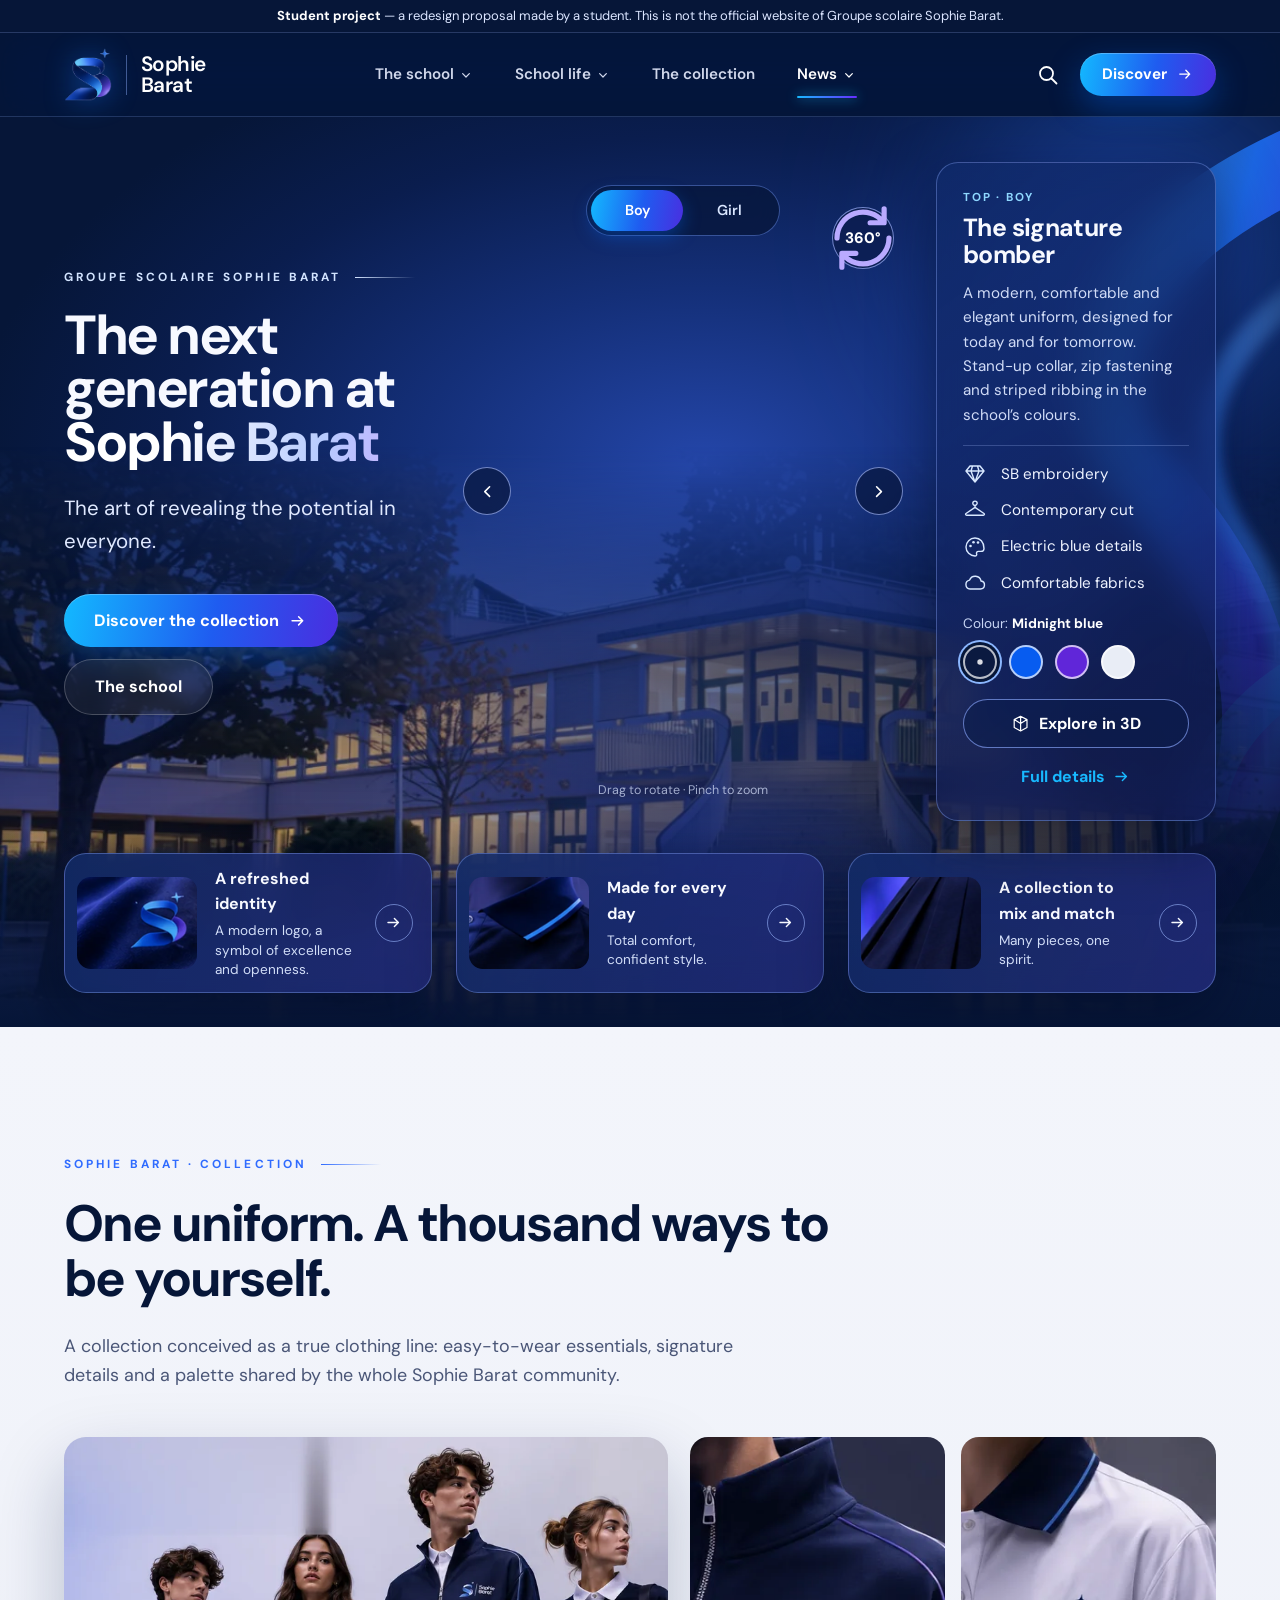
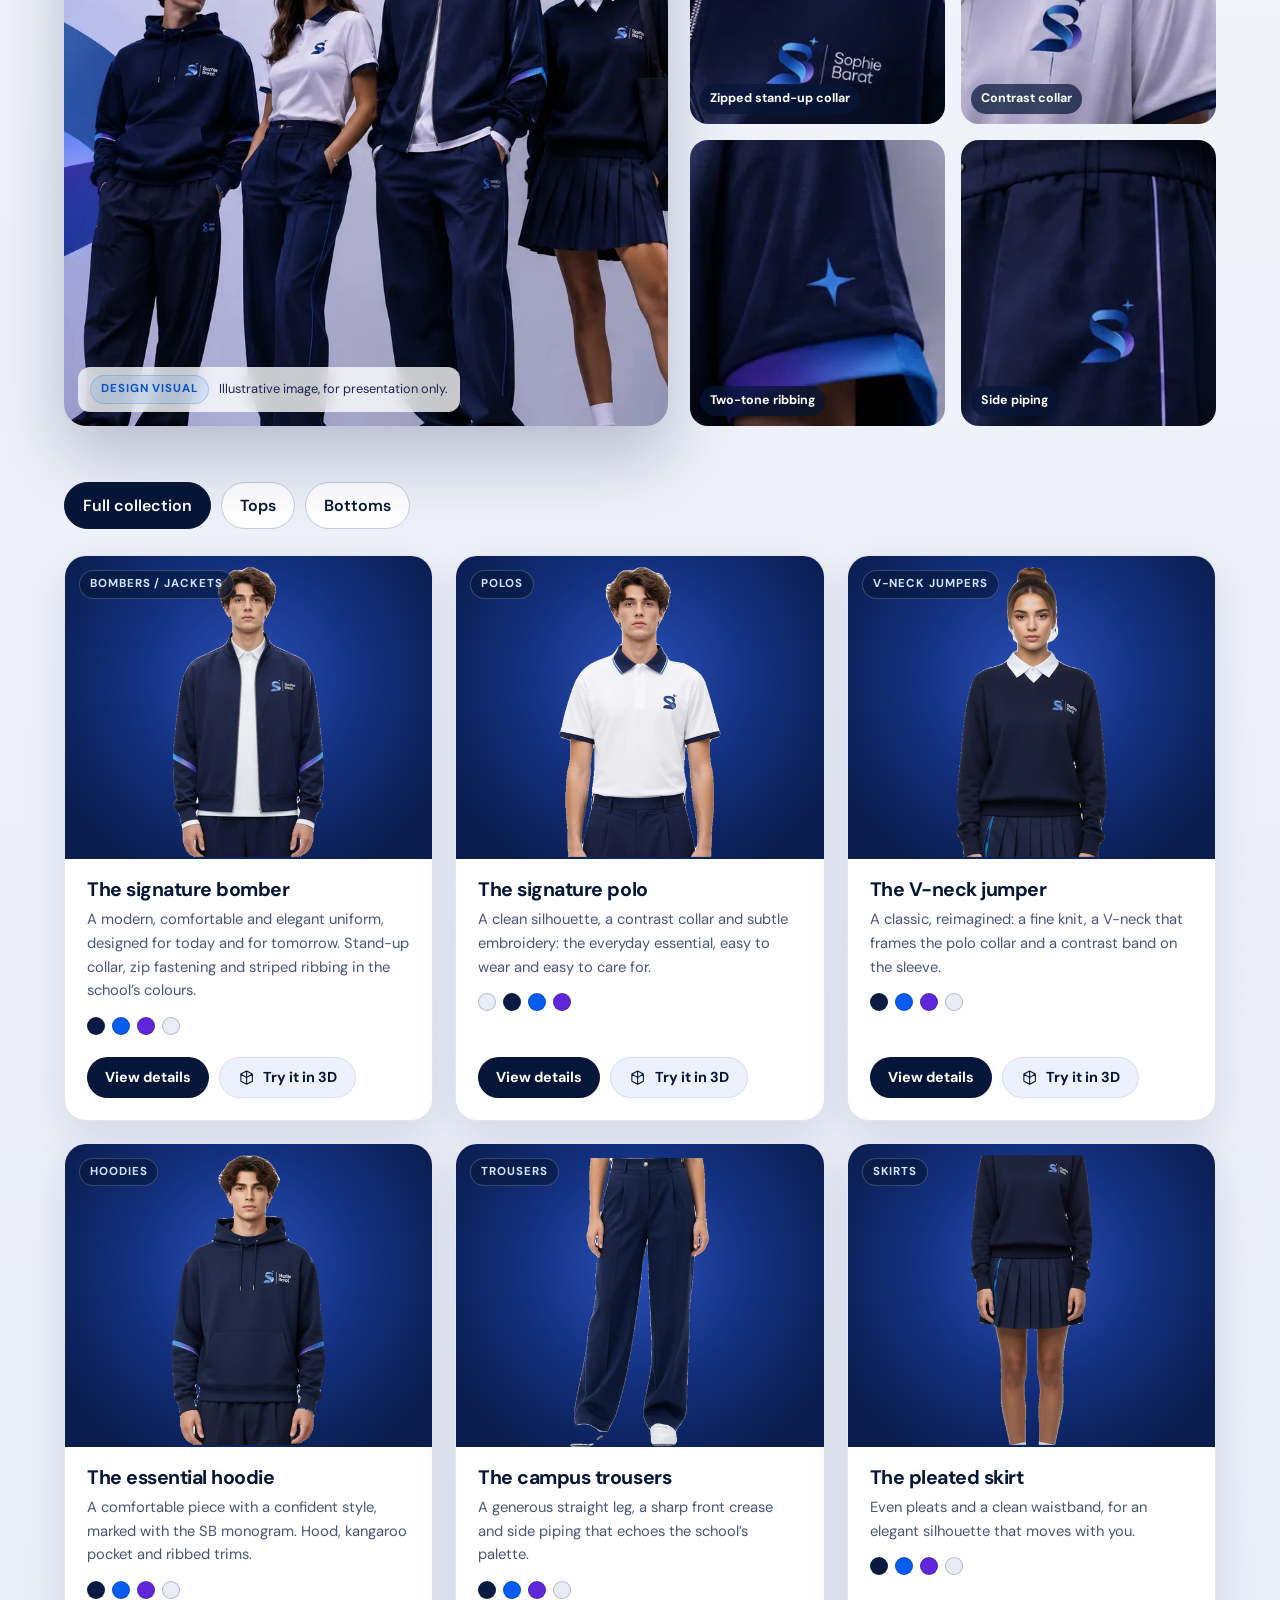
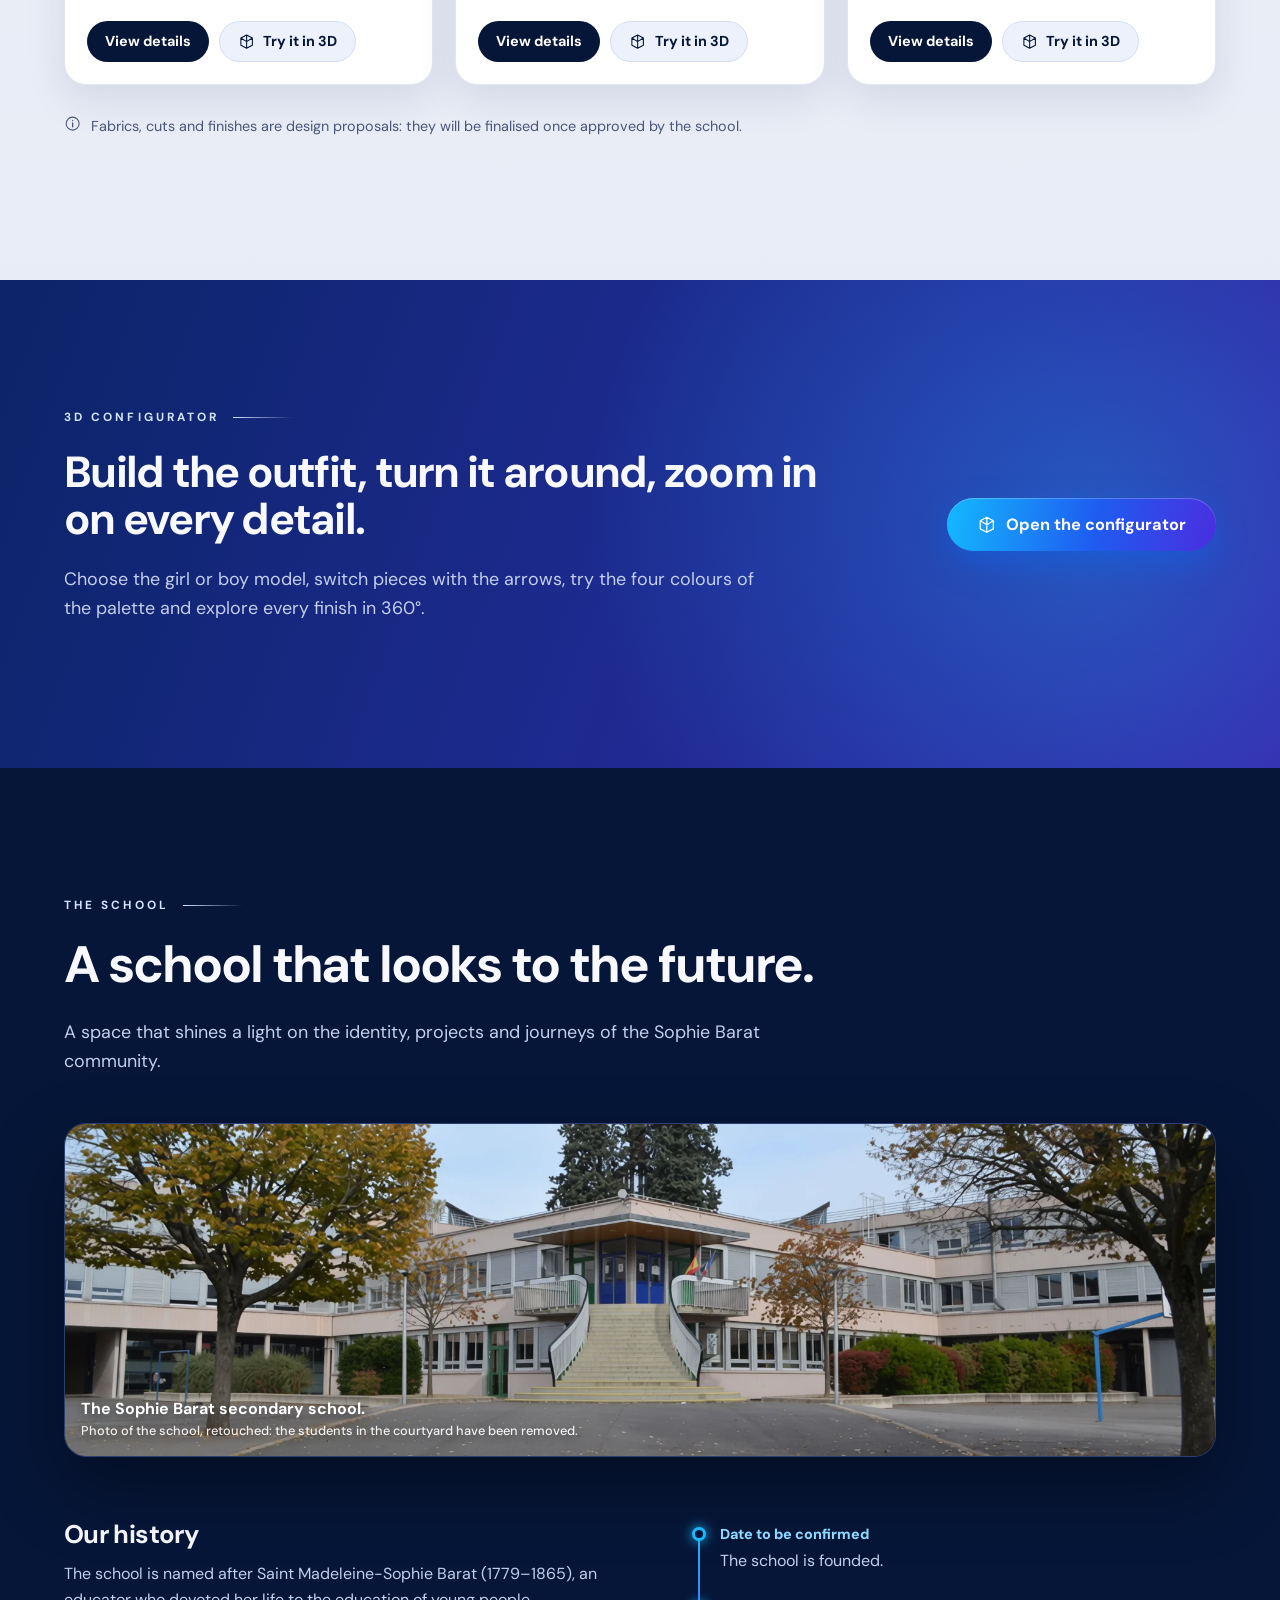
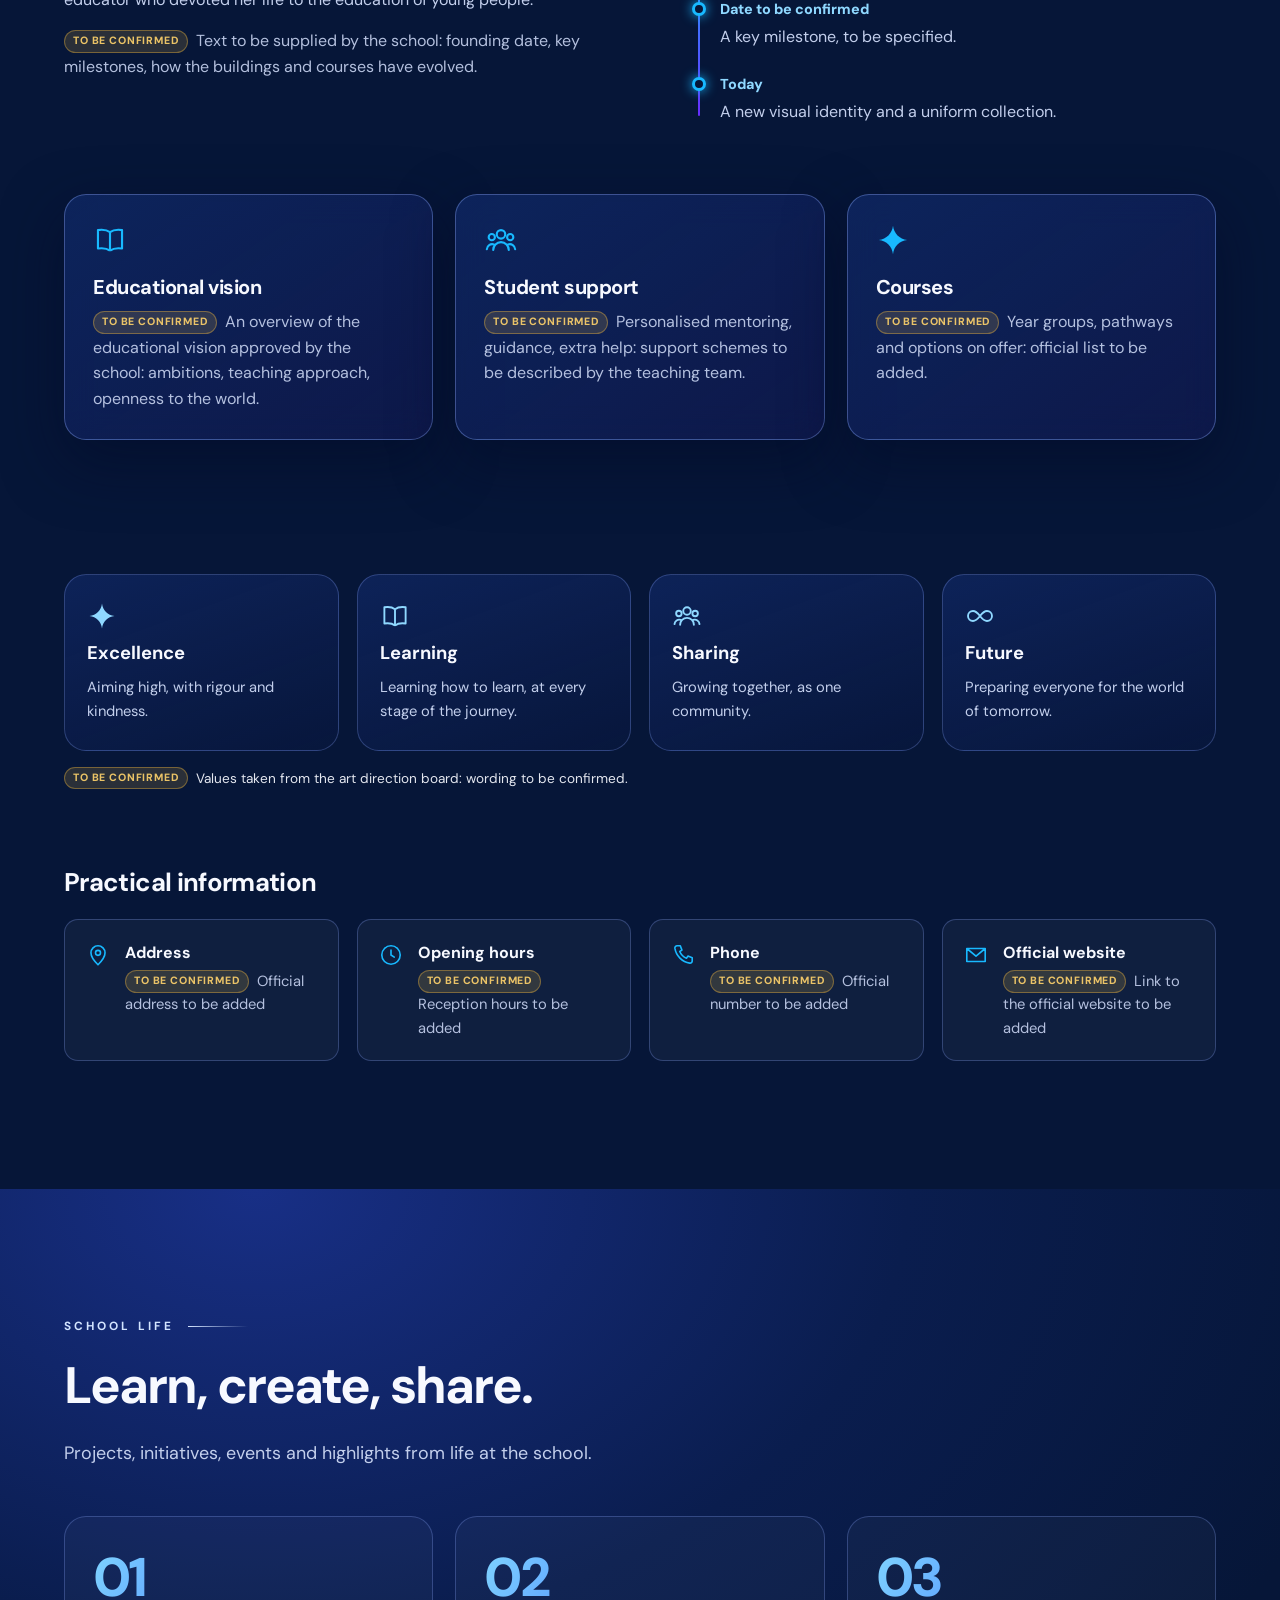
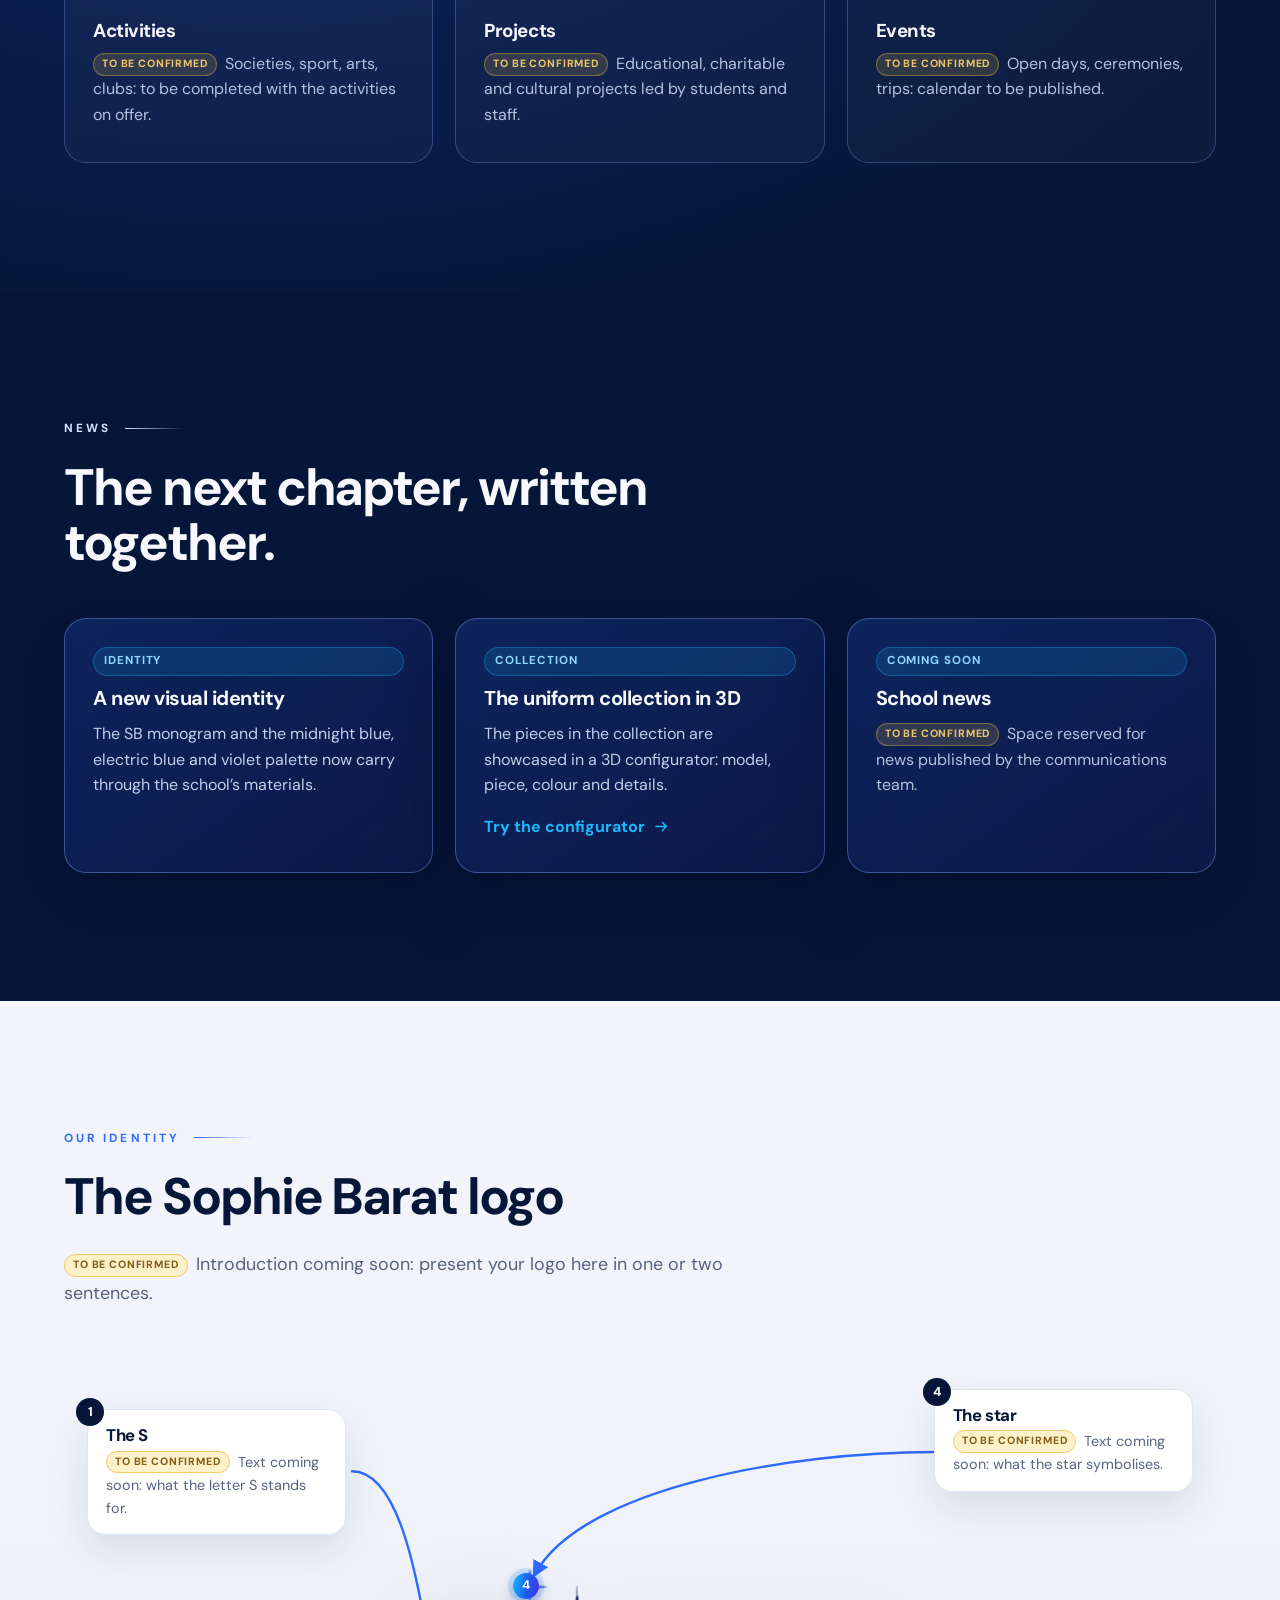
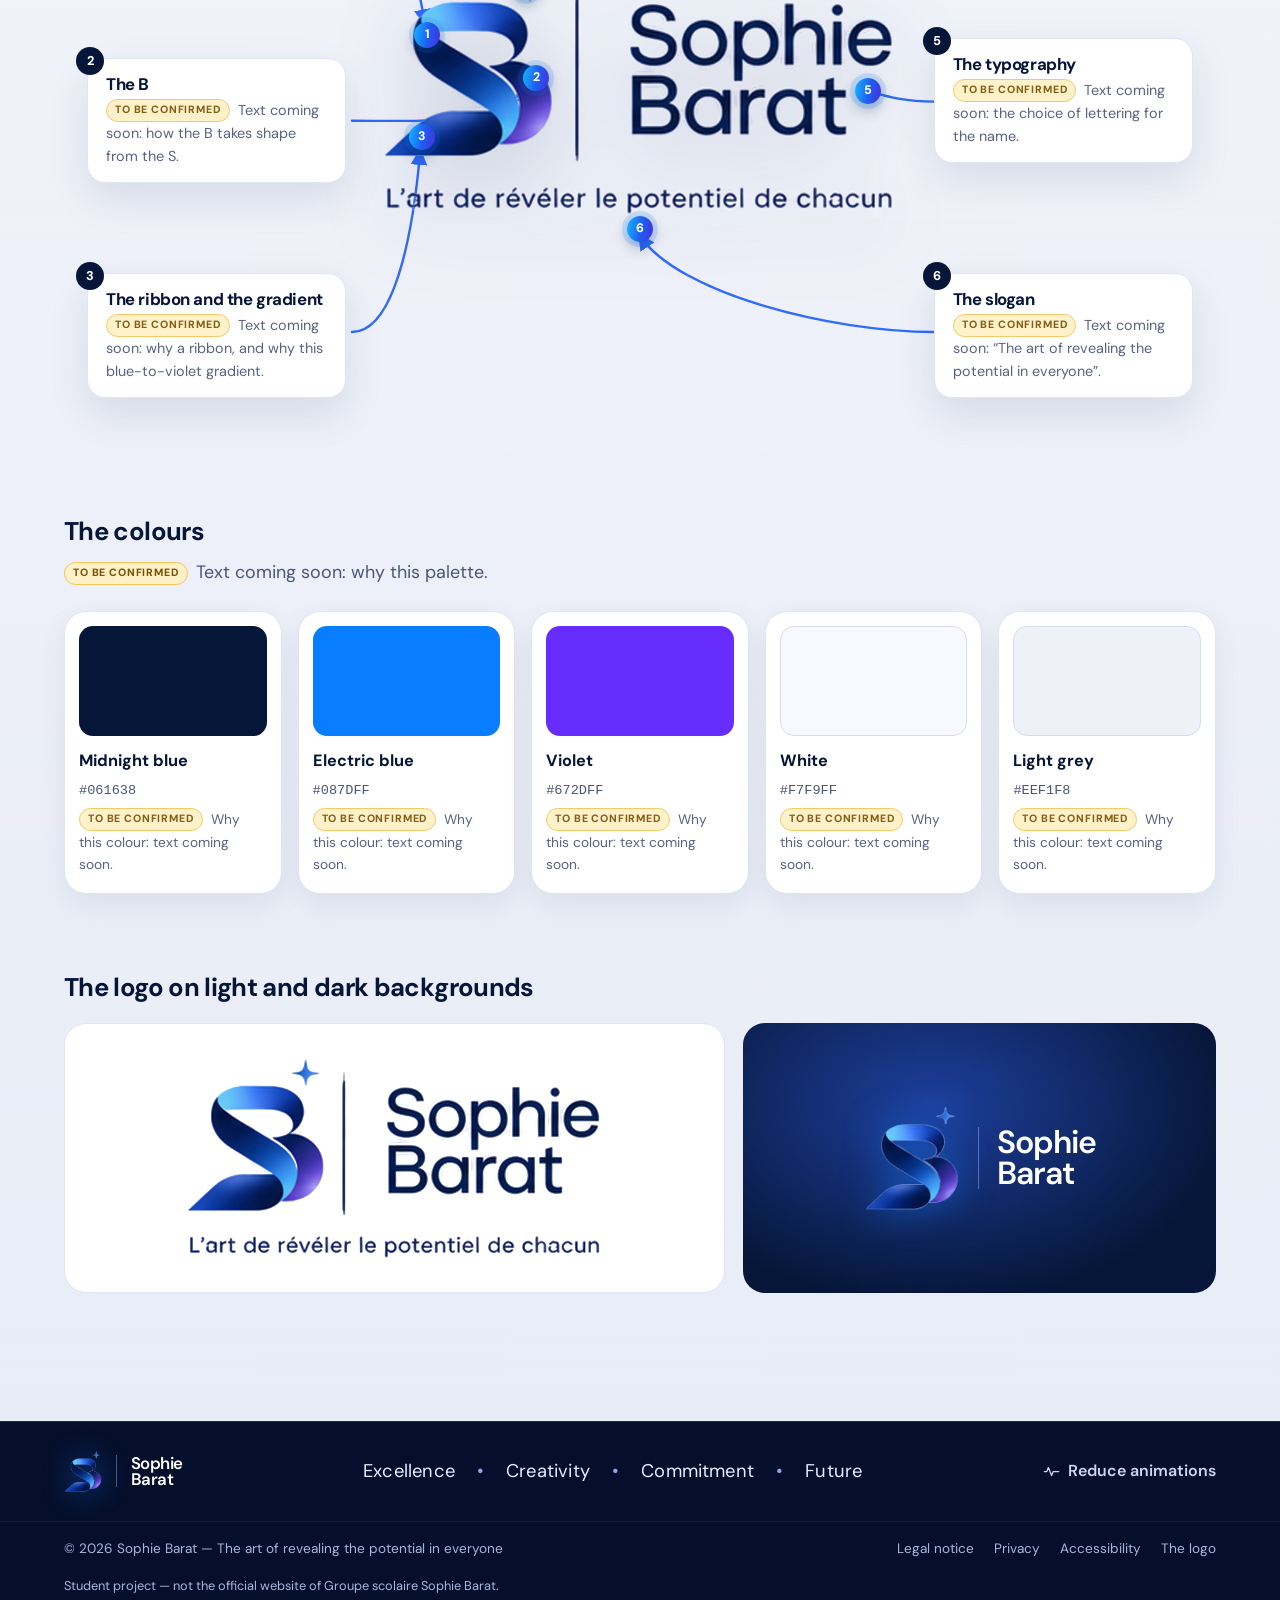
==== index.html @ a79fa577 "Student project: uniform redesign proposal with 3D configurator" ====
<!doctype html>
<html lang="en">
<head>
<meta charset="utf-8">
<meta name="viewport" content="width=device-width, initial-scale=1, viewport-fit=cover">
<title>Sophie Barat uniforms — a student redesign proposal</title>
<meta name="robots" content="noindex, nofollow, noarchive">
<meta name="theme-color" content="#061638">
<meta name="color-scheme" content="dark light">
<link rel="icon" href="favicon.ico" sizes="any">
<link rel="icon" href="favicon.png" type="image/png">
<link rel="apple-touch-icon" href="apple-touch-icon.png">
<link rel="manifest" href="site.webmanifest">
<link rel="preload" href="assets/fonts/dm-sans-latin-wght-normal.woff2" as="font" type="font/woff2" crossorigin>
<link rel="stylesheet" href="assets/css/main.css">
<script src="assets/js/motion-pref.js"></script>
</head>
<body class="page-home">
<a class="skip-link" href="#contenu">Skip to content</a>
<div class="student-banner" role="note"><p><strong>Student project</strong> — <span class="sb-full">a redesign proposal made by a student. This is not the official website of Groupe scolaire Sophie Barat.</span><span class="sb-short">not the official website of Groupe scolaire Sophie Barat.</span></p></div>
<svg class="sprite" aria-hidden="true" focusable="false">
  <symbol id="i-search" viewBox="0 0 24 24"><circle cx="10.5" cy="10.5" r="6.5" fill="none" stroke="currentColor" stroke-width="1.8"/><path d="m15.5 15.5 5 5" stroke="currentColor" stroke-width="1.8" stroke-linecap="round"/></symbol>
  <symbol id="i-arrow" viewBox="0 0 24 24"><path d="M5 12h13m-5-5 5 5-5 5" fill="none" stroke="currentColor" stroke-width="1.8" stroke-linecap="round" stroke-linejoin="round"/></symbol>
  <symbol id="i-chev" viewBox="0 0 24 24"><path d="m7 10 5 5 5-5" fill="none" stroke="currentColor" stroke-width="1.8" stroke-linecap="round" stroke-linejoin="round"/></symbol>
  <symbol id="i-left" viewBox="0 0 24 24"><path d="m14.5 6-6 6 6 6" fill="none" stroke="currentColor" stroke-width="2" stroke-linecap="round" stroke-linejoin="round"/></symbol>
  <symbol id="i-right" viewBox="0 0 24 24"><path d="m9.5 6 6 6-6 6" fill="none" stroke="currentColor" stroke-width="2" stroke-linecap="round" stroke-linejoin="round"/></symbol>
  <symbol id="i-cube" viewBox="0 0 24 24"><path d="M12 2.8 20 7v10l-8 4.2L4 17V7l8-4.2Zm0 0V12m0 0 8-5m-8 5-8-5m8 5v9.2" fill="none" stroke="currentColor" stroke-width="1.5" stroke-linejoin="round"/></symbol>
  <symbol id="i-broderie" viewBox="0 0 24 24"><path d="M7 4h10l4 5-9 11L3 9l4-5Zm-4 5h18M9.5 4 8 9l4 11 4-11-1.5-5" fill="none" stroke="currentColor" stroke-width="1.4" stroke-linejoin="round"/></symbol>
  <symbol id="i-coupe" viewBox="0 0 24 24"><path d="M12 7.5a2.2 2.2 0 1 1 2.2-2.2c0 1.2-.9 1.6-2.2 2.6v1.4l9 6.2c.8.6.4 1.8-.6 1.8H3.6c-1 0-1.4-1.2-.6-1.8l9-6.2" fill="none" stroke="currentColor" stroke-width="1.4" stroke-linecap="round" stroke-linejoin="round"/></symbol>
  <symbol id="i-palette" viewBox="0 0 24 24"><path d="M12 3a9 9 0 0 0 0 18c1.4 0 2-.9 1.6-2-.5-1.4.3-2.6 1.8-2.6H18a3 3 0 0 0 3-3C21 7 17 3 12 3Z" fill="none" stroke="currentColor" stroke-width="1.4"/><circle cx="7.5" cy="11" r="1.3" fill="currentColor"/><circle cx="10.5" cy="7.3" r="1.3" fill="currentColor"/><circle cx="15" cy="7.5" r="1.3" fill="currentColor"/></symbol>
  <symbol id="i-nuage" viewBox="0 0 24 24"><path d="M7 18h10.5a4 4 0 0 0 .6-7.95A6 6 0 0 0 6.6 9.1 4.5 4.5 0 0 0 7 18Z" fill="none" stroke="currentColor" stroke-width="1.4" stroke-linejoin="round"/></symbol>
  <symbol id="i-col" viewBox="0 0 24 24"><path d="M8 4h8l3 3-4 6-3-4-3 4-4-6 3-3Zm4 5v11M5 10v10h14V10" fill="none" stroke="currentColor" stroke-width="1.4" stroke-linejoin="round"/></symbol>
  <symbol id="i-poche" viewBox="0 0 24 24"><path d="M5 6h14v7a7 7 0 0 1-14 0V6Zm0 4h14" fill="none" stroke="currentColor" stroke-width="1.4" stroke-linejoin="round"/></symbol>
  <symbol id="i-close" viewBox="0 0 24 24"><path d="m6 6 12 12M18 6 6 18" stroke="currentColor" stroke-width="1.8" stroke-linecap="round"/></symbol>
  <symbol id="i-menu" viewBox="0 0 24 24"><path d="M4 7h16M4 12h16M4 17h10" stroke="currentColor" stroke-width="1.8" stroke-linecap="round"/></symbol>
  <symbol id="i-plus" viewBox="0 0 24 24"><path d="M12 5v14M5 12h14" stroke="currentColor" stroke-width="1.8" stroke-linecap="round"/></symbol>
  <symbol id="i-minus" viewBox="0 0 24 24"><path d="M5 12h14" stroke="currentColor" stroke-width="1.8" stroke-linecap="round"/></symbol>
  <symbol id="i-reset" viewBox="0 0 24 24"><path d="M4 12a8 8 0 1 0 2.4-5.7M4 4v4.5h4.5" fill="none" stroke="currentColor" stroke-width="1.7" stroke-linecap="round" stroke-linejoin="round"/></symbol>
  <symbol id="i-rotate" viewBox="0 0 24 24"><path d="M20 12a8 8 0 0 1-14.3 4.9M4 12a8 8 0 0 1 14.3-4.9M18.5 3v4.3h-4.3M5.5 21v-4.3h4.3" fill="none" stroke="currentColor" stroke-width="1.6" stroke-linecap="round" stroke-linejoin="round"/></symbol>
  <symbol id="i-pause" viewBox="0 0 24 24"><path d="M9 6v12M15 6v12" stroke="currentColor" stroke-width="2" stroke-linecap="round"/></symbol>
  <symbol id="i-move" viewBox="0 0 24 24"><path d="M12 3v18M3 12h18M12 3l-2.5 2.5M12 3l2.5 2.5M12 21l-2.5-2.5M12 21l2.5-2.5M3 12l2.5-2.5M3 12l2.5 2.5M21 12l-2.5-2.5M21 12l-2.5 2.5" fill="none" stroke="currentColor" stroke-width="1.5" stroke-linecap="round"/></symbol>
  <symbol id="i-camera" viewBox="0 0 24 24"><path d="M4 8h3l1.6-2.4h6.8L17 8h3v11H4V8Z" fill="none" stroke="currentColor" stroke-width="1.5" stroke-linejoin="round"/><circle cx="12" cy="13.3" r="3.4" fill="none" stroke="currentColor" stroke-width="1.5"/></symbol>
  <symbol id="i-motion" viewBox="0 0 24 24"><path d="M3 12h3l2-5 4 10 2-5h7" fill="none" stroke="currentColor" stroke-width="1.6" stroke-linecap="round" stroke-linejoin="round"/></symbol>
  <symbol id="i-pin" viewBox="0 0 24 24"><path d="M12 21s-6.5-6.2-6.5-11a6.5 6.5 0 0 1 13 0c0 4.8-6.5 11-6.5 11Z" fill="none" stroke="currentColor" stroke-width="1.5"/><circle cx="12" cy="10" r="2.3" fill="none" stroke="currentColor" stroke-width="1.5"/></symbol>
  <symbol id="i-mail" viewBox="0 0 24 24"><path d="M3.5 6h17v12h-17V6Zm0 0 8.5 7 8.5-7" fill="none" stroke="currentColor" stroke-width="1.5" stroke-linejoin="round"/></symbol>
  <symbol id="i-phone" viewBox="0 0 24 24"><path d="M6.5 3.5h3l1.5 4-2 1.3a11 11 0 0 0 6.2 6.2l1.3-2 4 1.5v3a2 2 0 0 1-2.2 2A16.5 16.5 0 0 1 4.5 5.7a2 2 0 0 1 2-2.2Z" fill="none" stroke="currentColor" stroke-width="1.5" stroke-linejoin="round"/></symbol>
  <symbol id="i-clock" viewBox="0 0 24 24"><circle cx="12" cy="12" r="8.5" fill="none" stroke="currentColor" stroke-width="1.5"/><path d="M12 7.5V12l3 2" fill="none" stroke="currentColor" stroke-width="1.5" stroke-linecap="round"/></symbol>
  <symbol id="i-star" viewBox="0 0 24 24"><path d="M12 2c.6 5.4 4.6 9.4 10 10-5.4.6-9.4 4.6-10 10-.6-5.4-4.6-9.4-10-10 5.4-.6 9.4-4.6 10-10Z" fill="currentColor"/></symbol>
  <symbol id="i-book" viewBox="0 0 24 24"><path d="M12 6.5C10 5 7 4.5 3.5 5v13c3.5-.5 6.5 0 8.5 1.5m0-13c2-1.5 5-2 8.5-1.5v13c-3.5-.5-6.5 0-8.5 1.5m0-13v13" fill="none" stroke="currentColor" stroke-width="1.5" stroke-linejoin="round"/></symbol>
  <symbol id="i-people" viewBox="0 0 24 24"><circle cx="12" cy="8" r="3" fill="none" stroke="currentColor" stroke-width="1.5"/><circle cx="5.5" cy="10" r="2.2" fill="none" stroke="currentColor" stroke-width="1.5"/><circle cx="18.5" cy="10" r="2.2" fill="none" stroke="currentColor" stroke-width="1.5"/><path d="M6.5 19a5.5 5.5 0 0 1 11 0M2 18.5a3.8 3.8 0 0 1 5-3.4m15 3.4a3.8 3.8 0 0 0-5-3.4" fill="none" stroke="currentColor" stroke-width="1.5" stroke-linecap="round"/></symbol>
  <symbol id="i-infinity" viewBox="0 0 24 24"><path d="M12 12c-2-2.6-3.6-4-5.6-4a4 4 0 0 0 0 8c2 0 3.6-1.4 5.6-4Zm0 0c2 2.6 3.6 4 5.6 4a4 4 0 0 0 0-8c-2 0-3.6 1.4-5.6 4Z" fill="none" stroke="currentColor" stroke-width="1.5"/></symbol>
  <symbol id="i-info" viewBox="0 0 24 24"><circle cx="12" cy="12" r="9" fill="none" stroke="currentColor" stroke-width="1.5"/><path d="M12 11v5.5M12 7.6v.1" stroke="currentColor" stroke-width="1.8" stroke-linecap="round"/></symbol>
</svg>

<header class="site-header" id="haut">
  <div class="header-inner">
    <a class="brand" href="./" aria-label="Sophie Barat, back to home">
      <img class="brand-mark" src="assets/img/logo-sb.png" width="113" height="129" alt="">
      <span class="brand-sep" aria-hidden="true"></span>
      <span class="brand-name">Sophie<br>Barat</span>
    </a>
    <nav class="main-nav" id="main-nav" aria-label="Main navigation">
      <ul class="nav-list">
        <li class="has-sub">
          <button class="nav-link" type="button" aria-expanded="false" aria-controls="sub-etab">The school <svg class="ico ico-chev" aria-hidden="true"><use href="#i-chev"/></svg></button>
          <ul class="sub" id="sub-etab">
            <li><a href="#histoire">History</a></li>
            <li><a href="#projet">Educational vision</a></li>
            <li><a href="#valeurs">Values</a></li>
            <li><a href="#accompagnement">Student support</a></li>
            <li><a href="#infos">Practical information</a></li>
          </ul>
        </li>
        <li class="has-sub">
          <button class="nav-link" type="button" aria-expanded="false" aria-controls="sub-vie">School life <svg class="ico ico-chev" aria-hidden="true"><use href="#i-chev"/></svg></button>
          <ul class="sub" id="sub-vie">
            <li><a href="#vie-scolaire">Activities</a></li>
            <li><a href="#projets">Projects</a></li>
            <li><a href="#evenements">Events</a></li>
          </ul>
        </li>
        <li><a class="nav-link" href="#collection" data-spy="collection">The collection</a></li>
        <li class="has-sub">
          <button class="nav-link" type="button" aria-expanded="false" aria-controls="sub-actu">News <svg class="ico ico-chev" aria-hidden="true"><use href="#i-chev"/></svg></button>
          <ul class="sub" id="sub-actu">
            <li><a href="#actualites">Latest news</a></li>
            <li><a href="#logo">The logo</a></li>
          </ul>
        </li>
      </ul>
    </nav>
    <div class="header-actions">
      <button class="icon-btn" type="button" id="search-open" aria-label="Search the site" aria-haspopup="dialog"><svg class="ico" aria-hidden="true"><use href="#i-search"/></svg></button>
      <a class="btn btn-primary btn-sm header-cta" href="#collection">Discover <svg class="ico" aria-hidden="true"><use href="#i-arrow"/></svg></a>
      <button class="icon-btn menu-btn" type="button" id="menu-btn" aria-label="Open menu" aria-expanded="false" aria-controls="main-nav"><svg class="ico" aria-hidden="true"><use href="#i-menu"/></svg></button>
    </div>
  </div>
</header>

<main id="contenu" tabindex="-1">
  <!-- ======================================================= HOME -->
  <section class="hero" id="accueil" aria-labelledby="hero-title">
    <div class="hero-bg" aria-hidden="true">
      <div class="glow glow-a"></div><div class="glow glow-b"></div><div class="glow glow-c"></div>
      <svg class="ribbons" viewBox="0 0 600 900" preserveAspectRatio="xMaxYMid slice">
        <defs>
          <linearGradient id="rb1" x1="0" y1="0" x2="1" y2="1"><stop offset="0" stop-color="#3fb8ff" stop-opacity=".0"/><stop offset=".35" stop-color="#1f74ff" stop-opacity=".9"/><stop offset=".7" stop-color="#3a2bd8"/><stop offset="1" stop-color="#7a3cff" stop-opacity=".2"/></linearGradient>
          <linearGradient id="rb2" x1="1" y1="0" x2="0" y2="1"><stop offset="0" stop-color="#8fd8ff" stop-opacity=".0"/><stop offset=".5" stop-color="#2f7dff" stop-opacity=".7"/><stop offset="1" stop-color="#5a2cf0" stop-opacity="0"/></linearGradient>
          <filter id="soft" x="-20%" y="-20%" width="140%" height="140%"><feGaussianBlur stdDeviation="6"/></filter>
        </defs>
        <path class="rib r1" d="M640 40C440 120 380 260 470 360s170 240 40 420" fill="none" stroke="url(#rb1)" stroke-width="70" stroke-linecap="round"/>
        <path class="rib r2" d="M660 150C520 230 500 330 560 420s80 230-80 360" fill="none" stroke="url(#rb2)" stroke-width="26" stroke-linecap="round" filter="url(#soft)"/>
        <path class="rib r3" d="M700 520c-120 30-190 110-170 210" fill="none" stroke="url(#rb1)" stroke-width="40" stroke-linecap="round" opacity=".7"/>
      </svg>
      <div class="hero-photo" role="img" aria-label="The Sophie Barat secondary school at dusk (retouched photo)"></div>
      <div class="horizon"></div>
    </div>

    <div class="hero-grid">
      <div class="hero-copy reveal">
        <p class="eyebrow">Groupe scolaire Sophie Barat</p>
        <h1 id="hero-title"><span>The next</span> <span>generation at</span> <span>Sophie Barat</span></h1>
        <p class="hero-slogan">The art of revealing the potential in everyone.</p>
        <div class="hero-ctas">
          <a class="btn btn-primary btn-lg" href="#collection">Discover the collection <svg class="ico" aria-hidden="true"><use href="#i-arrow"/></svg></a>
          <a class="btn btn-ghost btn-lg" href="#etablissement">The school</a>
        </div>
      </div>

      <!-- 3D viewer (configurator) -->
      <div class="viewer" id="viewer" data-state="loading" aria-roledescription="3D viewer">
        <div class="viewer-top">
          <div class="seg" role="radiogroup" aria-label="Displayed model">
            <button type="button" role="radio" aria-checked="true" data-model="garcon">Boy</button>
            <button type="button" role="radio" aria-checked="false" data-model="fille">Girl</button>
          </div>
        </div>
        <button class="badge-360" type="button" id="autorotate-btn" aria-pressed="true" aria-label="360-degree auto-rotation: on">
          <svg class="ico" aria-hidden="true"><use href="#i-rotate"/></svg><span>360°</span>
        </button>
        <div class="stage" id="stage">
          <canvas id="stage-canvas" tabindex="0" aria-label="Sophie Barat uniforms in 3D. Drag to rotate; scroll or pinch to zoom. With the keyboard: arrow keys to rotate, plus and minus to zoom."></canvas>
          <div class="podium" aria-hidden="true"><span class="podium-ring"></span><span class="podium-ring r2"></span><span class="orbit-arrow l"></span><span class="orbit-arrow r"></span></div>
          <div class="loader" id="viewer-loader" role="status" aria-live="polite">
            <div class="loader-ring" aria-hidden="true"></div>
            <span class="loader-text">Loading 3D models… <b id="loader-pct">0%</b></span>
          </div>
          <noscript><p class="viewer-fallback">The 3D viewer requires JavaScript. The collection details are still available further down the page.</p></noscript>
        </div>
        <button class="nav-arrow prev" type="button" id="item-prev" aria-label="Previous outfit"><svg class="ico" aria-hidden="true"><use href="#i-left"/></svg></button>
        <button class="nav-arrow next" type="button" id="item-next" aria-label="Next outfit"><svg class="ico" aria-hidden="true"><use href="#i-right"/></svg></button>
        <div class="viewer-tools" role="toolbar" aria-label="Camera controls">
          <button class="tool" type="button" data-cam="zoom-in" aria-label="Zoom in"><svg class="ico" aria-hidden="true"><use href="#i-plus"/></svg></button>
          <button class="tool" type="button" data-cam="zoom-out" aria-label="Zoom out"><svg class="ico" aria-hidden="true"><use href="#i-minus"/></svg></button>
          <button class="tool" type="button" data-cam="pan" aria-pressed="false" aria-label="Camera pan mode"><svg class="ico" aria-hidden="true"><use href="#i-move"/></svg></button>
          <button class="tool" type="button" data-cam="reset" aria-label="Reset view"><svg class="ico" aria-hidden="true"><use href="#i-reset"/></svg></button>
          <button class="tool" type="button" data-cam="shot" aria-label="Save an image of the outfit"><svg class="ico" aria-hidden="true"><use href="#i-camera"/></svg></button>
        </div>
        <button class="close-3d" type="button" id="close-3d"><svg class="ico" aria-hidden="true"><use href="#i-close"/></svg> <span>Close</span></button>
        <div class="views" role="group" aria-label="Preset views">
          <button type="button" data-view="face">Front</button><button type="button" data-view="profil">Side</button><button type="button" data-view="dos">Back</button><button type="button" data-view="detail">Detail</button>
        </div>
        <p class="sr-only" id="viewer-status" aria-live="polite"></p>
        <p class="viewer-hint" aria-hidden="true">Drag to rotate · Pinch to zoom</p>
      </div>

      <aside class="product-card glass reveal" id="product-card" aria-labelledby="pc-title">
        <div class="pc-pickers" id="pc-pickers">
          <div class="pk-group"><p class="pc-label" id="pk-haut-l">Top</p><div class="pk-list" role="radiogroup" aria-labelledby="pk-haut-l" data-type="haut"></div></div>
          <div class="pk-group"><p class="pc-label" id="pk-bas-l">Bottom</p><div class="pk-list" role="radiogroup" aria-labelledby="pk-bas-l" data-type="bas"></div></div>
        </div>
        <p class="pc-kicker" id="pc-kicker">Top · Boy</p>
        <h2 id="pc-title">The signature bomber</h2>
        <p class="pc-desc" id="pc-desc">A modern, comfortable and elegant uniform, designed for today and for tomorrow.</p>
        <ul class="pc-specs" id="pc-specs"></ul>
        <div class="pc-colors">
          <span class="pc-label" id="pc-color-label">Colour: <b id="pc-color-name">Midnight blue</b></span>
          <div class="swatches" role="radiogroup" aria-labelledby="pc-color-label" id="swatches"></div>
        </div>
        <div class="pc-actions">
          <button class="btn btn-outline btn-block" type="button" id="explore-3d"><svg class="ico" aria-hidden="true"><use href="#i-cube"/></svg> Explore in 3D</button>
          <button class="btn-link" type="button" id="open-sheet">Full details <svg class="ico" aria-hidden="true"><use href="#i-arrow"/></svg></button>
        </div>
      </aside>
    </div>

    <div class="features">
      <a class="feature glass reveal" href="#valeurs">
        <img src="assets/img/vignette-identite.webp" width="334" height="220" alt="" loading="lazy">
        <span class="f-body"><strong>A refreshed identity</strong><span>A modern logo, a symbol of excellence and openness.</span></span>
        <span class="f-arrow" aria-hidden="true"><svg class="ico"><use href="#i-arrow"/></svg></span>
      </a>
      <a class="feature glass reveal" href="#collection">
        <img src="assets/img/vignette-polo.webp" width="364" height="220" alt="" loading="lazy">
        <span class="f-body"><strong>Made for every day</strong><span>Total comfort, confident style.</span></span>
        <span class="f-arrow" aria-hidden="true"><svg class="ico"><use href="#i-arrow"/></svg></span>
      </a>
      <a class="feature glass reveal" href="#configurateur" data-open-config>
        <img src="assets/img/vignette-jupe.webp" width="324" height="220" alt="" loading="lazy">
        <span class="f-body"><strong>A collection to mix and match</strong><span>Many pieces, one spirit.</span></span>
        <span class="f-arrow" aria-hidden="true"><svg class="ico"><use href="#i-arrow"/></svg></span>
      </a>
    </div>
  </section>

  <!-- ======================================================= COLLECTION -->
  <section class="section section-light" id="collection" aria-labelledby="collection-title">
    <div class="wrap">
      <div class="section-head reveal">
        <p class="eyebrow eyebrow-dark">Sophie Barat · Collection</p>
        <h2 id="collection-title">One uniform. A thousand ways to be yourself.</h2>
        <p class="lead">A collection conceived as a true clothing line: easy-to-wear essentials, signature details and a palette shared by the whole Sophie Barat community.</p>
      </div>
      <div class="lookbook reveal">
        <figure class="lookbook-main">
          <img src="assets/img/collection-groupe.webp" srcset="assets/img/collection-groupe-sm.webp 485w, assets/img/collection-groupe.webp 970w" sizes="(max-width: 900px) 100vw, 55vw" width="970" height="845" alt="Four students wearing the collection: a hoodie, a white polo, a zip-up bomber, and a V-neck jumper with a pleated skirt, all in the midnight blue palette." loading="lazy">
          <figcaption><span class="tag">Design visual</span> Illustrative image, for presentation only.</figcaption>
        </figure>
        <div class="lookbook-details">
          <figure><img src="assets/img/detail-col-zip.webp" width="277" height="337" alt="Zipped stand-up collar with violet piping and an embroidered monogram." loading="lazy"><figcaption>Zipped stand-up collar</figcaption></figure>
          <figure><img src="assets/img/detail-col-polo.webp" width="283" height="337" alt="Midnight blue polo collar with electric blue tipping on a white polo." loading="lazy"><figcaption>Contrast collar</figcaption></figure>
          <figure><img src="assets/img/detail-manche.webp" width="208" height="267" alt="Cuff with an electric blue and violet band and an embroidered star." loading="lazy"><figcaption>Two-tone ribbing</figcaption></figure>
          <figure><img src="assets/img/detail-pantalon.webp" width="283" height="267" alt="Trouser waistband with side piping and a monogram." loading="lazy"><figcaption>Side piping</figcaption></figure>
        </div>
      </div>

      <div class="cat-filter reveal" role="group" aria-label="Filter by category">
        <button type="button" class="chip is-active" data-filter="all" aria-pressed="true">Full collection</button>
        <button type="button" class="chip" data-filter="haut" aria-pressed="false">Tops</button>
        <button type="button" class="chip" data-filter="bas" aria-pressed="false">Bottoms</button>
      </div>
      <div class="products" id="products" aria-live="polite"></div>
      <p class="note"><svg class="ico" aria-hidden="true"><use href="#i-info"/></svg> Fabrics, cuts and finishes are design proposals: they will be finalised once approved by the school.</p>
    </div>
  </section>

  <!-- ======================================================= CONFIGURATOR -->
  <section class="section config-cta" id="configurateur" aria-labelledby="config-title">
    <div class="wrap config-cta-inner reveal">
      <div>
        <p class="eyebrow">3D configurator</p>
        <h2 id="config-title">Build the outfit, turn it around, zoom in on every detail.</h2>
        <p class="lead">Choose the girl or boy model, switch pieces with the arrows, try the four colours of the palette and explore every finish in 360°.</p>
      </div>
      <button class="btn btn-primary btn-lg" type="button" data-open-config><svg class="ico" aria-hidden="true"><use href="#i-cube"/></svg> Open the configurator</button>
    </div>
  </section>

  <!-- ======================================================= THE SCHOOL -->
  <section class="section" id="etablissement" aria-labelledby="etab-title">
    <div class="wrap">
      <div class="section-head reveal">
        <p class="eyebrow">The school</p>
        <h2 id="etab-title">A school that looks to the future.</h2>
        <p class="lead">A space that shines a light on the identity, projects and journeys of the Sophie Barat community.</p>
      </div>

      <figure class="campus reveal">
        <img src="assets/img/lycee-jour.webp" srcset="assets/img/lycee-jour-sm.webp 944w, assets/img/lycee-jour.webp 1888w" sizes="(max-width: 1400px) 100vw, 1300px" width="1888" height="544" alt="The Sophie Barat secondary school: the main building set around a large central staircase, with autumn trees and the courtyard." loading="lazy">
        <figcaption>The Sophie Barat secondary school. <span>Photo of the school, retouched: the students in the courtyard have been removed.</span></figcaption>
      </figure>

      <div class="split" id="histoire">
        <div class="split-text reveal">
          <h3>Our history</h3>
          <p>The school is named after Saint Madeleine-Sophie Barat (1779–1865), an educator who devoted her life to the education of young people.</p>
          <p class="draft" data-draft>Text to be supplied by the school: founding date, key milestones, how the buildings and courses have evolved.</p>
        </div>
        <div class="timeline reveal" aria-label="Key milestones (to be completed)">
          <div class="tl-item"><span class="tl-year">Date to be confirmed</span><p>The school is founded.</p></div>
          <div class="tl-item"><span class="tl-year">Date to be confirmed</span><p>A key milestone, to be specified.</p></div>
          <div class="tl-item"><span class="tl-year">Today</span><p>A new visual identity and a uniform collection.</p></div>
        </div>
      </div>

      <div class="cards-3" id="projet">
        <article class="card glass reveal"><svg class="ico ico-lg" aria-hidden="true"><use href="#i-book"/></svg><h3>Educational vision</h3><p class="draft" data-draft>An overview of the educational vision approved by the school: ambitions, teaching approach, openness to the world.</p></article>
        <article class="card glass reveal" id="accompagnement"><svg class="ico ico-lg" aria-hidden="true"><use href="#i-people"/></svg><h3>Student support</h3><p class="draft" data-draft>Personalised mentoring, guidance, extra help: support schemes to be described by the teaching team.</p></article>
        <article class="card glass reveal"><svg class="ico ico-lg" aria-hidden="true"><use href="#i-star"/></svg><h3>Courses</h3><p class="draft" data-draft>Year groups, pathways and options on offer: official list to be added.</p></article>
      </div>

      <div class="values" id="valeurs">
        <h3 class="reveal">Our values</h3>
        <ul class="values-list">
          <li class="reveal"><svg class="ico" aria-hidden="true"><use href="#i-star"/></svg><strong>Excellence</strong><span>Aiming high, with rigour and kindness.</span></li>
          <li class="reveal"><svg class="ico" aria-hidden="true"><use href="#i-book"/></svg><strong>Learning</strong><span>Learning how to learn, at every stage of the journey.</span></li>
          <li class="reveal"><svg class="ico" aria-hidden="true"><use href="#i-people"/></svg><strong>Sharing</strong><span>Growing together, as one community.</span></li>
          <li class="reveal"><svg class="ico" aria-hidden="true"><use href="#i-infinity"/></svg><strong>Future</strong><span>Preparing everyone for the world of tomorrow.</span></li>
        </ul>
        <p class="draft small" data-draft>Values taken from the art direction board: wording to be confirmed.</p>
      </div>

      <div class="practical" id="infos">
        <h3 class="reveal">Practical information</h3>
        <div class="practical-grid">
          <div class="pi reveal"><svg class="ico" aria-hidden="true"><use href="#i-pin"/></svg><div><strong>Address</strong><p class="draft" data-draft>Official address to be added</p></div></div>
          <div class="pi reveal"><svg class="ico" aria-hidden="true"><use href="#i-clock"/></svg><div><strong>Opening hours</strong><p class="draft" data-draft>Reception hours to be added</p></div></div>
          <div class="pi reveal"><svg class="ico" aria-hidden="true"><use href="#i-phone"/></svg><div><strong>Phone</strong><p class="draft" data-draft>Official number to be added</p></div></div>
          <div class="pi reveal"><svg class="ico" aria-hidden="true"><use href="#i-mail"/></svg><div><strong>Official website</strong><p class="draft" data-draft>Link to the official website to be added</p></div></div>
        </div>
      </div>
    </div>
  </section>

  <!-- ======================================================= SCHOOL LIFE -->
  <section class="section section-deep" id="vie-scolaire" aria-labelledby="vie-title">
    <div class="wrap">
      <div class="section-head reveal">
        <p class="eyebrow">School life</p>
        <h2 id="vie-title">Learn, create, share.</h2>
        <p class="lead">Projects, initiatives, events and highlights from life at the school.</p>
      </div>
      <div class="life-grid">
        <article class="life-card reveal"><span class="life-num">01</span><h3>Activities</h3><p class="draft" data-draft>Societies, sport, arts, clubs: to be completed with the activities on offer.</p></article>
        <article class="life-card reveal" id="projets"><span class="life-num">02</span><h3>Projects</h3><p class="draft" data-draft>Educational, charitable and cultural projects led by students and staff.</p></article>
        <article class="life-card reveal" id="evenements"><span class="life-num">03</span><h3>Events</h3><p class="draft" data-draft>Open days, ceremonies, trips: calendar to be published.</p></article>
      </div>
    </div>
  </section>

  <!-- ======================================================= NEWS -->
  <section class="section" id="actualites" aria-labelledby="actu-title">
    <div class="wrap">
      <div class="section-head reveal">
        <p class="eyebrow">News</p>
        <h2 id="actu-title">The next chapter, written together.</h2>
      </div>
      <div class="news-grid">
        <article class="news glass reveal"><span class="tag">Identity</span><h3>A new visual identity</h3><p>The SB monogram and the midnight blue, electric blue and violet palette now carry through the school’s materials.</p></article>
        <article class="news glass reveal"><span class="tag">Collection</span><h3>The uniform collection in 3D</h3><p>The pieces in the collection are showcased in a 3D configurator: model, piece, colour and details.</p><button class="btn-link" type="button" data-open-config>Try the configurator <svg class="ico" aria-hidden="true"><use href="#i-arrow"/></svg></button></article>
        <article class="news glass reveal draft-card"><span class="tag">Coming soon</span><h3>School news</h3><p class="draft" data-draft>Space reserved for news published by the communications team.</p></article>
      </div>
    </div>
  </section>

  <!-- ======================================================= THE LOGO (presentation) -->
  <section class="section section-light logo-section" id="logo" aria-labelledby="logo-title">
    <div class="wrap">
      <div class="section-head reveal">
        <p class="eyebrow eyebrow-dark">Our identity</p>
        <h2 id="logo-title">The Sophie Barat logo</h2>
        <p class="lead draft" data-draft>Introduction coming soon: present your logo here in one or two sentences.</p>
      </div>

      <!-- Diagram: the logo at full size with arrows pointing to each element. To change a text, edit the paragraph in the matching callout. -->
      <div class="logo-board reveal" id="logo-board">
        <svg class="logo-arrows" viewBox="0 0 1200 700" aria-hidden="true" focusable="false">
          <defs><marker id="arrowhead" viewBox="0 0 10 10" refX="8" refY="5" markerWidth="7" markerHeight="7" orient="auto-start-reverse"><path d="M0 0 10 5 0 10z" fill="currentColor"/></marker></defs>
          <path class="arrow" d="M300 120 C 350 120, 368 238, 376 278" marker-end="url(#arrowhead)"/>
          <path class="arrow" d="M300 380 C 380 380, 456 384, 484 348" marker-end="url(#arrowhead)"/>
          <path class="arrow" d="M300 600 C 350 600, 366 470, 371 412" marker-end="url(#arrowhead)"/>
          <path class="arrow" d="M906 100 C 760 100, 540 136, 490 228" marker-end="url(#arrowhead)"/>
          <path class="arrow" d="M906 360 C 870 360, 850 352, 834 348" marker-end="url(#arrowhead)"/>
          <path class="arrow" d="M906 600 C 800 600, 640 560, 600 500" marker-end="url(#arrowhead)"/>
        </svg>
        <figure class="logo-main">
          <img src="assets/img/logo-sophie-barat.png" width="668" height="330" alt="Sophie Barat logo: an SB monogram formed by a blue and violet ribbon and topped with a star, followed by the name Sophie Barat and the school’s slogan, written in French, which means “The art of revealing the potential in everyone”." loading="lazy">
          <span class="pin" style="--x:9%;--y:28%">1</span><span class="pin" style="--x:30%;--y:45%">2</span><span class="pin" style="--x:8%;--y:68%">3</span>
          <span class="pin" style="--x:28%;--y:9%">4</span><span class="pin" style="--x:94%;--y:50%">5</span><span class="pin" style="--x:50%;--y:104%">6</span>
        </figure>
        <div class="callout" style="--cx:2%;--cy:8%"><span class="num">1</span><h3>The S</h3><p class="draft" data-draft>Text coming soon: what the letter S stands for.</p></div>
        <div class="callout" style="--cx:2%;--cy:45%"><span class="num">2</span><h3>The B</h3><p class="draft" data-draft>Text coming soon: how the B takes shape from the S.</p></div>
        <div class="callout" style="--cx:2%;--cy:77%"><span class="num">3</span><h3>The ribbon and the gradient</h3><p class="draft" data-draft>Text coming soon: why a ribbon, and why this blue-to-violet gradient.</p></div>
        <div class="callout right" style="--cx:75.5%;--cy:5%"><span class="num">4</span><h3>The star</h3><p class="draft" data-draft>Text coming soon: what the star symbolises.</p></div>
        <div class="callout right" style="--cx:75.5%;--cy:42%"><span class="num">5</span><h3>The typography</h3><p class="draft" data-draft>Text coming soon: the choice of lettering for the name.</p></div>
        <div class="callout right" style="--cx:75.5%;--cy:77%"><span class="num">6</span><h3>The slogan</h3><p class="draft" data-draft>Text coming soon: “The art of revealing the potential in everyone”.</p></div>
      </div>

      <div class="palette">
        <h3 class="reveal">The colours</h3>
        <p class="lead draft reveal" data-draft>Text coming soon: why this palette.</p>
        <ul class="swatch-list">
          <li class="reveal"><span class="chip-color" style="--c:#061638"></span><strong>Midnight blue</strong><code>#061638</code><p class="draft" data-draft>Why this colour: text coming soon.</p></li>
          <li class="reveal"><span class="chip-color" style="--c:#087dff"></span><strong>Electric blue</strong><code>#087DFF</code><p class="draft" data-draft>Why this colour: text coming soon.</p></li>
          <li class="reveal"><span class="chip-color" style="--c:#672dff"></span><strong>Violet</strong><code>#672DFF</code><p class="draft" data-draft>Why this colour: text coming soon.</p></li>
          <li class="reveal"><span class="chip-color light" style="--c:#f7f9ff"></span><strong>White</strong><code>#F7F9FF</code><p class="draft" data-draft>Why this colour: text coming soon.</p></li>
          <li class="reveal"><span class="chip-color light" style="--c:#eef1f8"></span><strong>Light grey</strong><code>#EEF1F8</code><p class="draft" data-draft>Why this colour: text coming soon.</p></li>
        </ul>
      </div>

      <div class="logo-versions reveal">
        <h3>The logo on light and dark backgrounds</h3>
        <div class="versions-grid">
          <div class="ver ver-light"><img src="assets/img/logo-sophie-barat.png" width="668" height="330" alt="Logo on a light background" loading="lazy"></div>
          <div class="ver ver-dark"><img src="assets/img/logo-sb.png" width="226" height="258" alt="SB monogram on a midnight blue background" loading="lazy"><span class="ver-name">Sophie<br>Barat</span></div>
        </div>
      </div>
    </div>
  </section>
</main>

<footer class="site-footer">
  <div class="footer-inner">
    <a class="brand brand-sm" href="./" aria-label="Sophie Barat, back to home">
      <img class="brand-mark" src="assets/img/logo-sb.png" width="113" height="129" alt="">
      <span class="brand-sep" aria-hidden="true"></span>
      <span class="brand-name">Sophie<br>Barat</span>
    </a>
    <p class="footer-values"><span>Excellence</span><span>Creativity</span><span>Commitment</span><span>Future</span></p>
    <div class="footer-tools">
      <button class="btn-link motion-toggle" type="button" data-motion-toggle aria-pressed="false"><svg class="ico" aria-hidden="true"><use href="#i-motion"/></svg> <span>Reduce animations</span></button>
    </div>
  </div>
  <div class="footer-bottom">
    <p>© <span data-year>2026</span> Sophie Barat — The art of revealing the potential in everyone</p>
    <nav aria-label="Legal information"><ul><li><a href="legal-notice.html">Legal notice</a></li><li><a href="privacy.html">Privacy</a></li><li><a href="legal-notice.html#accessibilite">Accessibility</a></li><li><a href="#logo">The logo</a></li></ul></nav>
    <p class="footer-disclaimer">Student project — not the official website of Groupe scolaire Sophie Barat.</p>
  </div>
</footer>

<!-- Product details -->
<dialog class="modal sheet" id="sheet" aria-labelledby="sheet-title">
  <div class="modal-panel">
    <button class="icon-btn modal-close" type="button" data-close aria-label="Close details"><svg class="ico" aria-hidden="true"><use href="#i-close"/></svg></button>
    <div class="sheet-body" id="sheet-body"></div>
  </div>
</dialog>

<!-- Search -->
<dialog class="modal search" id="search" aria-labelledby="search-title">
  <div class="modal-panel">
    <button class="icon-btn modal-close" type="button" data-close aria-label="Close search"><svg class="ico" aria-hidden="true"><use href="#i-close"/></svg></button>
    <h2 id="search-title">Search the site</h2>
    <form role="search" id="search-form"><label class="sr-only" for="search-input">Keywords</label><input class="search-input" id="search-input" type="search" placeholder="e.g. collection, polo, logo, values…" autocomplete="off"></form>
    <ul class="search-results" id="search-results" aria-live="polite"></ul>
  </div>
</dialog>

<div class="toast" id="toast" role="status" aria-live="polite"></div>

<script type="module" src="assets/js/main.js"></script>
</body>
</html>
---- assets/css/main.css ----
/* =============================================================================
   Sophie Barat — feuille de style principale
   Palette et typographie reprises de la direction artistique fournie.
   ========================================================================== */
@font-face {
  font-family: "DM Sans";
  src: url("../fonts/dm-sans-latin-wght-normal.woff2") format("woff2-variations");
  font-weight: 100 1000; font-style: normal; font-display: swap;
  unicode-range: U+0000-00FF, U+0131, U+0152-0153, U+02BB-02BC, U+02C6, U+02DA, U+02DC, U+0304, U+0308, U+0329, U+2000-206F, U+20AC, U+2122, U+2191, U+2193, U+2212, U+2215, U+FEFF, U+FFFD;
}
@font-face {
  font-family: "DM Sans";
  src: url("../fonts/dm-sans-latin-ext-wght-normal.woff2") format("woff2-variations");
  font-weight: 100 1000; font-style: normal; font-display: swap;
  unicode-range: U+0100-02BA, U+02BD-02C5, U+02C7-02CC, U+02CE-02D7, U+02DD-02FF, U+0304, U+0308, U+0329, U+1D00-1DBF, U+1E00-1E9F, U+1EF2-1EFF, U+2020, U+20A0-20AB, U+20AD-20C0, U+2113, U+2C60-2C7F, U+A720-A7FF;
}

:root {
  /* Palette (direction artistique) */
  --night: #061638;          /* bleu nuit — principal */
  --night-2: #0a2054;
  --night-3: #112b70;
  --electric: #087dff;       /* bleu électrique — accent */
  --electric-2: #2f6bff;
  --cyan: #18b9ff;
  --violet: #672dff;         /* violet — secondaire */
  --white: #f7f9ff;
  --grey: #eef1f8;           /* gris clair */
  --grey-2: #dde3f0;
  --muted: #c3cfec;
  --muted-dark: #4a5677;
  --line: rgba(140, 169, 255, .28);
  --glass: linear-gradient(145deg, rgba(16, 42, 106, .72), rgba(18, 26, 84, .62));
  --grad: linear-gradient(100deg, #13b9ff 0%, #1f5cf0 55%, #4a2ee0 100%);
  --grad-text: linear-gradient(120deg, #7fd3ff, #4f8dff 50%, #9a6bff);
  --radius: 22px;
  --radius-sm: 14px;
  --shadow: 0 22px 60px rgba(2, 9, 38, .5);
  --ease: cubic-bezier(.2, .7, .2, 1);
  --t: .45s;
  --gutter: clamp(16px, 5vw, 84px);
  --header-h: 84px;
  --banner-h: 33px;          /* hauteur du bandeau « Student project » (valeur réelle posée par motion-pref.js) */
  --font: "DM Sans", system-ui, -apple-system, "Segoe UI", Roboto, Arial, sans-serif;
  color-scheme: dark;
}

/* ------------------------------------------------------------------ base */
*, *::before, *::after { box-sizing: border-box; }
html { scroll-behavior: smooth; scroll-padding-top: calc(var(--banner-h) + var(--header-h) + 12px); -webkit-text-size-adjust: 100%; }
body { margin: 0; font-family: var(--font); font-size: 16px; line-height: 1.6; color: var(--white); background: var(--night); overflow-x: hidden; -webkit-font-smoothing: antialiased; }
img { max-width: 100%; height: auto; display: block; }
a { color: inherit; }
button, input, select, textarea { font: inherit; color: inherit; }
button { cursor: pointer; }
h1, h2, h3 { line-height: 1.08; letter-spacing: -.025em; margin: 0 0 .5em; font-weight: 700; }
p { margin: 0 0 1em; }
.ico { width: 1.2em; height: 1.2em; flex-shrink: 0; vertical-align: -.22em; }
.ico-lg { width: 34px; height: 34px; color: var(--cyan); }
.sprite { position: absolute; width: 0; height: 0; overflow: hidden; }
.sr-only { position: absolute !important; width: 1px; height: 1px; padding: 0; margin: -1px; overflow: hidden; clip: rect(0 0 0 0); white-space: nowrap; border: 0; }
.skip-link { position: fixed; left: 16px; top: -60px; z-index: 100; background: var(--white); color: var(--night); padding: 10px 18px; border-radius: 10px; font-weight: 700; transition: top .2s; }
.skip-link:focus { top: 12px; }
:focus-visible { outline: 3px solid var(--cyan); outline-offset: 3px; border-radius: 6px; }
main:focus { outline: none; }
.wrap { max-width: 1400px; margin: 0 auto; padding: 0 var(--gutter); }
.small { font-size: .85rem; }

/* ------------------------------------------------------------------ boutons */
.btn { display: inline-flex; align-items: center; justify-content: center; gap: .55em; border: 0; border-radius: 999px; padding: 14px 26px; font-weight: 700; text-decoration: none; line-height: 1.2; transition: transform .25s var(--ease), box-shadow .25s var(--ease), filter .25s, background .25s; position: relative; isolation: isolate; }
.btn:active { transform: translateY(0) scale(.98); }
.btn-primary { background: var(--grad); color: #fff; box-shadow: 0 12px 32px rgba(0, 110, 255, .35), inset 0 1px 0 rgba(255, 255, 255, .25); }
.btn-primary:hover { filter: brightness(1.12); transform: translateY(-2px); box-shadow: 0 16px 40px rgba(0, 110, 255, .5), inset 0 1px 0 rgba(255, 255, 255, .25); }
.btn-primary .ico { transition: transform .25s var(--ease); }
.btn-primary:hover .ico, .btn-link:hover .ico, .feature:hover .f-arrow .ico { transform: translateX(3px); }
.btn-ghost { background: rgba(255, 255, 255, .06); border: 1px solid rgba(255, 255, 255, .22); color: #fff; backdrop-filter: blur(10px); }
.btn-ghost:hover { background: rgba(255, 255, 255, .14); transform: translateY(-2px); }
.btn-outline { background: rgba(11, 29, 76, .55); border: 1px solid rgba(140, 170, 255, .65); color: #fff; }
.btn-outline:hover { background: #1c3a85; border-color: #a8c0ff; transform: translateY(-1px); }
.btn-sm { padding: 12px 22px; font-size: .95rem; }
.btn-lg { padding: 17px 30px; font-size: 1.02rem; }
.btn-block { width: 100%; }
.btn-link { background: none; border: 0; padding: 4px 0; color: var(--cyan); font-weight: 700; display: inline-flex; gap: .4em; align-items: center; text-decoration: none; }
.btn-link .ico { transition: transform .25s var(--ease); }
.btn-link:hover { color: #fff; }
.icon-btn { display: inline-grid; place-items: center; width: 44px; height: 44px; border-radius: 50%; border: 0; background: transparent; color: #fff; transition: background .2s, transform .2s; }
.icon-btn .ico { width: 24px; height: 24px; }
.icon-btn:hover { background: rgba(255, 255, 255, .1); }
.glass { background: var(--glass); border: 1px solid rgba(141, 170, 255, .38); border-radius: var(--radius); box-shadow: var(--shadow); backdrop-filter: blur(16px); -webkit-backdrop-filter: blur(16px); }
.tag { display: inline-block; font-size: .72rem; font-weight: 700; letter-spacing: .08em; text-transform: uppercase; padding: 4px 10px; border-radius: 999px; background: rgba(24, 185, 255, .14); color: #8fd8ff; border: 1px solid rgba(24, 185, 255, .3); }

/* ------------------------------------------------------------------ bandeau « projet d'élève » (toujours affiché, non masquable) */
.student-banner { position: sticky; top: 0; z-index: 45; background: var(--night); color: #dbe5ff; border-bottom: 1px solid rgba(157, 183, 255, .22); padding: 7px 16px; text-align: center; font-size: .8125rem; line-height: 18px; }
.student-banner p { margin: 0 auto; max-width: 1100px; text-wrap: balance; overflow-wrap: anywhere; }
.student-banner strong { color: #fff; font-weight: 700; }
.student-banner .sb-short { display: none; }
@media (max-width: 560px) { .student-banner .sb-full { display: none; } .student-banner .sb-short { display: inline; } }
.footer-disclaimer { flex-basis: 100%; margin: 0; font-size: .8rem; color: #a8b6dc; }

/* ------------------------------------------------------------------ en-tête */
.site-header { position: sticky; top: var(--banner-h); z-index: 40; height: var(--header-h); background: rgba(6, 22, 56, .66); backdrop-filter: blur(18px) saturate(140%); -webkit-backdrop-filter: blur(18px) saturate(140%); border-bottom: 1px solid rgba(157, 183, 255, .2); transition: background .3s, box-shadow .3s; }
.site-header.is-scrolled { background: rgba(6, 22, 56, .9); box-shadow: 0 10px 30px rgba(0, 0, 0, .25); }
.header-inner { height: 100%; max-width: 1600px; margin: 0 auto; padding: 0 var(--gutter); display: flex; align-items: center; justify-content: space-between; gap: 20px; }
.brand { display: flex; align-items: center; gap: 14px; text-decoration: none; color: #fff; flex-shrink: 0; }
.brand-mark { width: 48px; height: auto; filter: drop-shadow(0 0 14px rgba(20, 123, 255, .45)); transition: transform .5s var(--ease); }
.brand:hover .brand-mark { transform: rotate(-6deg) scale(1.05); }
.brand-sep { width: 1px; height: 40px; background: rgba(145, 177, 255, .45); }
.brand-name { font-size: 1.3rem; line-height: .98; font-weight: 600; letter-spacing: -.03em; }
.nav-list { list-style: none; margin: 0; padding: 0; display: flex; align-items: center; gap: clamp(8px, 2.6vw, 44px); }
.nav-list > li { position: relative; }
.nav-link { white-space: nowrap; display: inline-flex; align-items: center; gap: 4px; background: none; border: 0; padding: 10px 4px; color: #e8eeff; text-decoration: none; font-weight: 600; font-size: .95rem; opacity: .9; position: relative; }
.nav-link::after { content: ""; position: absolute; left: 4px; right: 4px; bottom: -1px; height: 2px; border-radius: 2px; background: linear-gradient(90deg, var(--cyan), var(--violet)); box-shadow: 0 0 12px var(--cyan); transform: scaleX(0); transform-origin: left; transition: transform .35s var(--ease); }
.nav-link:hover, .nav-link.is-active, .nav-link[aria-expanded="true"] { opacity: 1; color: #fff; }
.nav-link:hover::after, .nav-link.is-active::after { transform: scaleX(1); }
.ico-chev { width: 16px; height: 16px; transition: transform .25s; }
.nav-link[aria-expanded="true"] .ico-chev { transform: rotate(180deg); }
.sub { list-style: none; margin: 0; padding: 8px; position: absolute; top: calc(100% + 10px); left: -12px; min-width: 230px; background: rgba(10, 28, 72, .96); border: 1px solid var(--line); border-radius: 16px; box-shadow: var(--shadow); opacity: 0; visibility: hidden; transform: translateY(-6px); transition: opacity .22s, transform .22s var(--ease), visibility .22s; }
.has-sub.is-open .sub { opacity: 1; visibility: visible; transform: none; }
.sub a { display: block; padding: 10px 14px; border-radius: 10px; text-decoration: none; color: #dfe8ff; font-size: .95rem; }
.sub a:hover, .sub a:focus-visible { background: rgba(47, 107, 255, .25); color: #fff; }
.header-actions { display: flex; align-items: center; gap: 10px; }
.menu-btn { display: none; }

/* ------------------------------------------------------------------ héros */
.hero { position: relative; isolation: isolate; overflow: hidden; overflow: clip; background: radial-gradient(ellipse 70% 60% at 55% 38%, #2446a9 0%, #142f78 32%, #0a1d4e 60%, var(--night) 82%); padding-bottom: 34px; }
.hero-bg { position: absolute; inset: 0; z-index: -1; pointer-events: none; overflow: hidden; overflow: clip; }
.glow { position: absolute; border-radius: 50%; filter: blur(70px); opacity: .55; }
.glow-a { width: 46vw; height: 46vw; right: -12vw; top: -14vw; background: radial-gradient(circle, #2d6dff, transparent 65%); }
.glow-b { width: 38vw; height: 38vw; left: -14vw; bottom: -10vw; background: radial-gradient(circle, #5a2cf0, transparent 62%); opacity: .35; }
.glow-c { width: 30vw; height: 20vw; left: 34%; top: 58%; background: radial-gradient(circle, #3a7bff, transparent 60%); opacity: .4; }
.ribbons { position: absolute; right: 0; top: 0; height: 100%; width: min(48vw, 640px); opacity: .9; }
.ribbons .rib { stroke-dasharray: 1400; stroke-dashoffset: 1400; animation: draw 2.6s var(--ease) .3s forwards; }
.ribbons .r2 { animation-delay: .6s; }
.ribbons .r3 { animation-delay: .9s; }
@keyframes draw { to { stroke-dashoffset: 0; } }
.hero-photo { position: absolute; left: 0; right: 0; bottom: 0; height: 64%; background: url("../img/lycee-soir.webp") 26% 100% / cover no-repeat; opacity: .92;
  -webkit-mask-image: linear-gradient(to top, #000 35%, rgba(0,0,0,.65) 62%, transparent 100%); mask-image: linear-gradient(to top, #000 35%, rgba(0,0,0,.65) 62%, transparent 100%); }
.hero-photo::after { content: ""; position: absolute; inset: 0; background: radial-gradient(ellipse 34% 70% at 52% 80%, rgba(18, 40, 120, .82), transparent 70%), linear-gradient(90deg, rgba(6, 22, 56, .25), rgba(6, 22, 56, .1) 35%, rgba(6, 22, 56, .55) 70%, rgba(6, 22, 56, .85)); }
@media (max-width: 760px) { .hero-photo { background-image: url("../img/lycee-soir-sm.webp"); height: 40%; top: 0; bottom: auto; -webkit-mask-image: linear-gradient(to bottom, #000 30%, transparent 100%); mask-image: linear-gradient(to bottom, #000 30%, transparent 100%); opacity: .5; } }
.horizon { position: absolute; left: 0; right: 0; bottom: 0; height: 22%; background: linear-gradient(180deg, transparent, rgba(6, 22, 56, .7) 70%, var(--night)); }
.hero-grid { max-width: 1600px; margin: 0 auto; padding: clamp(28px, 5vh, 64px) var(--gutter) 24px; display: grid; grid-template-columns: minmax(340px, 1fr) minmax(420px, 1.25fr) minmax(280px, .72fr); gap: 24px; align-items: center; min-height: min(760px, calc(100svh - var(--banner-h) - var(--header-h) - 150px)); }
.eyebrow { font-size: .74rem; letter-spacing: .26em; text-transform: uppercase; color: #d3e4ff; font-weight: 700; margin-bottom: 22px; display: flex; align-items: center; gap: 14px; }
.eyebrow::after { content: ""; width: 60px; height: 1px; background: linear-gradient(90deg, #d3e4ff, transparent); }
.eyebrow-dark { color: var(--electric-2); }
.eyebrow-dark::after { background: linear-gradient(90deg, var(--electric-2), transparent); }
.hero h1 { font-size: clamp(2.6rem, 4.3vw, 4.9rem); line-height: .98; letter-spacing: -.045em; margin-bottom: 22px; }
.hero h1 span { display: block; }
.hero h1 span:last-child { background: linear-gradient(100deg, #fff 30%, #b7cbff 70%, #c6a8ff); -webkit-background-clip: text; background-clip: text; color: transparent; }
.hero-slogan { font-size: clamp(1.1rem, 1.6vw, 1.45rem); color: #e0e9ff; margin-bottom: 36px; }
.hero-ctas { display: flex; flex-wrap: wrap; gap: 12px; }

/* ------------------------------------------------------------------ visionneuse 3D */
.viewer { position: relative; height: clamp(460px, 68vh, 640px); min-width: 0; }
.stage { position: absolute; inset: 0; }
#stage-canvas { width: 100%; height: 100%; display: block; touch-action: pan-y; outline: none; border-radius: 24px; cursor: grab; }
#stage-canvas:active { cursor: grabbing; }
#stage-canvas:focus-visible { box-shadow: 0 0 0 3px var(--cyan); }
.viewer[data-state="ready"] .podium { opacity: 0; }
.podium { transition: opacity .8s; position: absolute; left: 50%; bottom: 3%; width: 86%; height: 70px; transform: translateX(-50%); pointer-events: none; z-index: 0; }
.podium-ring { position: absolute; inset: 0; border-radius: 50%; border: 2px solid #4a7dff; box-shadow: 0 0 18px #3684ff, 0 0 60px rgba(36, 94, 255, .55), inset 0 0 30px rgba(54, 132, 255, .35); background: radial-gradient(ellipse at center, rgba(70, 120, 255, .28), transparent 70%); }
.podium-ring.r2 { inset: 16px 12%; border-color: rgba(160, 120, 255, .55); box-shadow: 0 0 12px rgba(130, 90, 255, .5); background: none; }
.orbit-arrow { position: absolute; top: 18px; width: 22px; height: 22px; border-left: 2px solid #e3edff; border-bottom: 2px solid #e3edff; filter: drop-shadow(0 0 5px #fff); }
.orbit-arrow.l { left: -6px; transform: rotate(35deg); }
.orbit-arrow.r { right: -6px; transform: rotate(-125deg) scaleY(-1); }
#stage-canvas { position: relative; z-index: 1; }
.viewer-top { position: absolute; top: 0; left: 50%; transform: translateX(-50%); z-index: 5; }
.seg { display: inline-flex; padding: 4px; border-radius: 999px; background: rgba(6, 22, 56, .72); border: 1px solid rgba(113, 153, 255, .45); backdrop-filter: blur(12px); }
.seg button { border: 0; background: transparent; color: #d9e6ff; border-radius: 999px; padding: 9px 24px; font-size: .9rem; font-weight: 600; transition: background .3s, color .3s; min-width: 92px; }
.seg button[aria-checked="true"] { background: var(--grad); color: #fff; box-shadow: 0 6px 18px rgba(0, 110, 255, .35); }
.seg button:not([aria-checked="true"]):hover { background: rgba(255, 255, 255, .08); }
.badge-360 { position: absolute; z-index: 5; top: 22px; right: 4%; width: 62px; height: 62px; border-radius: 50%; display: grid; place-items: center; border: 1px solid rgba(160, 180, 255, .7); background: rgba(11, 27, 73, .66); color: #fff; font-weight: 800; font-size: .95rem; backdrop-filter: blur(8px); transition: transform .3s var(--ease), background .3s; }
.badge-360 .ico { position: absolute; inset: -9px; width: calc(100% + 18px); height: calc(100% + 18px); color: #b9aaff; animation: spin 9s linear infinite; }
.badge-360[aria-pressed="false"] .ico { animation-play-state: paused; opacity: .5; }
.badge-360:hover { transform: scale(1.06); background: rgba(30, 60, 150, .8); }
@keyframes spin { to { transform: rotate(360deg); } }
.nav-arrow { position: absolute; z-index: 5; top: 50%; transform: translateY(-50%); width: 48px; height: 48px; border-radius: 50%; display: grid; place-items: center; border: 1px solid rgba(170, 190, 255, .65); background: rgba(8, 22, 60, .7); color: #fff; backdrop-filter: blur(8px); transition: background .25s, transform .25s var(--ease), border-color .25s; }
.nav-arrow:hover { background: #1c3a85; border-color: #fff; }
.nav-arrow:active { transform: translateY(-50%) scale(.92); }
.nav-arrow.prev { left: 2%; }
.nav-arrow.next { right: 2%; }
.viewer-hint { position: absolute; left: 50%; bottom: -4px; transform: translateX(-50%); margin: 0; font-size: .78rem; color: rgba(220, 230, 255, .7); white-space: nowrap; z-index: 4; transition: opacity .6s; }
.viewer.has-interacted .viewer-hint { opacity: 0; }
.loader { position: absolute; inset: 0; display: grid; place-content: center; justify-items: center; gap: 14px; z-index: 3; text-align: center; color: #cfdcff; font-size: .9rem; transition: opacity .5s; }
.viewer[data-state="ready"] .loader { opacity: 0; pointer-events: none; }
.loader-ring { width: 54px; height: 54px; border-radius: 50%; border: 3px solid rgba(255, 255, 255, .15); border-top-color: var(--cyan); animation: spin 1s linear infinite; }
.viewer[data-state="error"] .loader-ring { animation: none; border-color: #ff8a8a; }
.viewer-fallback { position: absolute; inset: 40% 10% auto; text-align: center; }
.viewer-tools, .views, .close-3d { display: none; }
.close-3d { position: absolute; z-index: 7; top: 18px; left: 18px; align-items: center; gap: 8px; padding: 10px 16px 10px 12px; border-radius: 999px; border: 1px solid rgba(160, 185, 255, .5); background: rgba(8, 22, 60, .78); color: #fff; font-weight: 700; backdrop-filter: blur(8px); transition: background .2s; }
.close-3d:hover { background: #1c3a85; }
.viewer-tools { position: absolute; z-index: 6; left: 18px; top: 50%; transform: translateY(-50%); flex-direction: column; gap: 8px; }
.tool { width: 46px; height: 46px; border-radius: 14px; border: 1px solid rgba(160, 185, 255, .45); background: rgba(8, 22, 60, .72); color: #fff; display: grid; place-items: center; backdrop-filter: blur(8px); transition: background .2s, transform .2s; }
.tool:hover { background: #1c3a85; }
.tool[aria-pressed="true"] { background: var(--grad); border-color: transparent; }
.views { position: absolute; z-index: 6; left: 50%; bottom: 22px; transform: translateX(-50%); gap: 4px; padding: 4px; border-radius: 999px; background: rgba(6, 22, 56, .75); border: 1px solid rgba(113, 153, 255, .4); backdrop-filter: blur(10px); }
.views button { border: 0; background: none; color: #dbe6ff; padding: 8px 16px; border-radius: 999px; font-weight: 600; font-size: .85rem; }
.views button:hover, .views button.is-active { background: rgba(47, 107, 255, .45); color: #fff; }

/* ------------------------------------------------------------------ fiche produit (carte) */
.product-card { padding: 26px; align-self: center; position: relative; z-index: 4; }
.pc-kicker { font-size: .72rem; letter-spacing: .16em; text-transform: uppercase; color: #8fd8ff; font-weight: 700; margin-bottom: 8px; }
.product-card h2 { font-size: 1.55rem; margin-bottom: 12px; }
.pc-desc { color: #d1dcf7; font-size: .95rem; line-height: 1.6; margin-bottom: 18px; }
.pc-specs { list-style: none; margin: 0 0 18px; padding: 16px 0 0; border-top: 1px solid rgba(167, 191, 255, .25); display: grid; gap: 12px; }
.pc-specs li { display: flex; gap: 14px; align-items: center; font-size: .95rem; color: #eef3ff; }
.pc-specs .ico { width: 24px; height: 24px; color: #d8e8ff; }
.pc-label { font-size: .85rem; color: #c9d6f5; margin: 0 0 10px; display: block; }
.pc-label b { color: #fff; font-weight: 700; }
.swatches { display: flex; gap: 12px; margin-bottom: 20px; }
.swatch { width: 34px; height: 34px; border-radius: 50%; border: 2px solid rgba(255, 255, 255, .7); padding: 0; background: var(--c); box-shadow: 0 0 0 0 transparent; transition: transform .2s var(--ease), box-shadow .2s; position: relative; }
.swatch:hover { transform: scale(1.1); }
.swatch[aria-checked="true"] { box-shadow: 0 0 0 3px var(--night), 0 0 0 5px #8bb7ff; }
.swatch[aria-checked="true"]::after { content: ""; position: absolute; inset: 9px; border-radius: 50%; background: rgba(255, 255, 255, .85); transform: scale(.45); }
.swatch[data-color="blanc"][aria-checked="true"]::after { background: var(--night); }
.pc-actions { display: grid; gap: 12px; justify-items: center; }
.pc-pickers { display: none; }
.pk-group { margin-bottom: 14px; }
.pk-list { display: flex; flex-wrap: wrap; gap: 8px; }
.pk { border: 1px solid rgba(160, 185, 255, .45); background: rgba(8, 22, 60, .5); color: #e3ebff; border-radius: 999px; padding: 8px 14px; font-size: .86rem; font-weight: 600; transition: background .2s, border-color .2s; }
.pk:hover { border-color: #fff; }
.pk[aria-checked="true"] { background: var(--grad); border-color: transparent; color: #fff; }
.product-card .is-swapping { animation: swap .5s var(--ease); }
@keyframes swap { from { opacity: 0; transform: translateY(8px); } to { opacity: 1; transform: none; } }

/* ------------------------------------------------------------------ mode configurateur plein écran */
body.config-open { overflow: hidden; }
body.config-open .hero { z-index: 100; }
body.config-open .student-banner { z-index: 110; }   /* le bandeau reste visible au-dessus du configurateur */
body.config-open .viewer { position: fixed; inset: var(--banner-h) 0 0 0; z-index: 60; height: auto; background: radial-gradient(ellipse 60% 70% at 42% 45%, #1f3f9c 0%, #10296b 40%, #071638 85%); }
body.config-open .viewer::before { content: ""; position: absolute; inset: 0; background: radial-gradient(circle at 80% 10%, rgba(103, 45, 255, .35), transparent 40%); pointer-events: none; }
body.config-open .stage { right: min(400px, 34vw); }
body.config-open .viewer-top { left: calc((100% - min(400px, 34vw)) / 2); top: 18px; }
body.config-open .viewer-tools, body.config-open .close-3d { display: flex; }
body.config-open .views { display: flex; left: calc((100% - min(400px, 34vw)) / 2); }
body.config-open .badge-360 { right: calc(min(400px, 34vw) + 24px); top: 18px; }
body.config-open .nav-arrow.next { right: calc(min(400px, 34vw) + 16px); }
body.config-open .nav-arrow.prev { left: 84px; }
body.config-open .viewer-hint { display: none; }
body.config-open .product-card { position: fixed; z-index: 61; top: var(--banner-h); right: 0; bottom: 0; width: min(400px, 34vw); border-radius: 0; overflow-y: auto; align-self: auto; padding: 30px 26px; background: rgba(9, 24, 66, .94); border-width: 0 0 0 1px; }
body.config-open .pc-pickers { display: block; padding-bottom: 6px; margin-bottom: 18px; border-bottom: 1px solid rgba(167, 191, 255, .2); }
body.config-open #explore-3d { display: none; }
body.config-open .site-header { visibility: hidden; }

/* ------------------------------------------------------------------ cartes « features » */
.features { max-width: 1480px; margin: 8px auto 0; padding: 0 var(--gutter); display: grid; grid-template-columns: repeat(3, 1fr); gap: 24px; position: relative; z-index: 2; }
.feature { display: flex; align-items: center; gap: 18px; padding: 12px 18px 12px 12px; text-decoration: none; color: inherit; min-height: 116px; background: linear-gradient(110deg, rgba(18, 43, 104, .85), rgba(37, 45, 129, .75)); transition: transform .35s var(--ease), border-color .35s, box-shadow .35s; }
.feature img { width: 120px; height: 92px; object-fit: cover; border-radius: 14px; flex-shrink: 0; }
.feature .f-body { display: grid; gap: 4px; }
.feature strong { font-size: 1rem; }
.feature .f-body span { font-size: .85rem; color: #d2def8; line-height: 1.45; }
.f-arrow { margin-left: auto; width: 38px; height: 38px; border-radius: 50%; border: 1px solid rgba(155, 183, 255, .6); display: grid; place-items: center; flex-shrink: 0; transition: background .3s; }
.feature:hover { transform: translateY(-4px); border-color: rgba(190, 210, 255, .7); box-shadow: 0 26px 60px rgba(0, 20, 90, .6); }
.feature:hover .f-arrow { background: var(--grad); border-color: transparent; }
.f-arrow .ico { transition: transform .25s var(--ease); }

/* ------------------------------------------------------------------ sections */
.section { padding: clamp(72px, 10vw, 130px) 0; position: relative; }
.section-head { max-width: 780px; margin-bottom: 48px; }
.section h2 { font-size: clamp(2rem, 4vw, 3.4rem); letter-spacing: -.04em; }
.lead { font-size: clamp(1.02rem, 1.4vw, 1.18rem); color: var(--muted); max-width: 720px; }
.section-light { background: linear-gradient(180deg, #f3f5fb, #e8ecf6); color: var(--night); color-scheme: light; }
.section-light .lead { color: var(--muted-dark); }
.section-light .tag { background: rgba(8, 125, 255, .1); color: #0a52c7; border-color: rgba(8, 125, 255, .25); }
.section-deep { background: radial-gradient(ellipse at 20% 0%, #182f86 0%, #0a1d4e 45%, #061638 80%); }
.draft { position: relative; color: inherit; opacity: .92; }
[data-draft]::before { content: "To be confirmed"; display: inline-block; margin-right: 8px; font-size: .66rem; font-weight: 800; letter-spacing: .08em; text-transform: uppercase; padding: 2px 8px; border-radius: 999px; background: rgba(255, 196, 61, .16); color: #ffd36b; border: 1px solid rgba(255, 196, 61, .4); vertical-align: 2px; }
.section-light [data-draft]::before { background: #fff1c7; color: #7a5200; border-color: #f0c55a; }
html.hide-drafts [data-draft]::before { display: none; }
.note { display: flex; gap: 10px; align-items: flex-start; margin-top: 30px; font-size: .9rem; color: var(--muted-dark); }

/* collection */
.lookbook { display: grid; grid-template-columns: 1.15fr 1fr; gap: 22px; margin-bottom: 56px; }
.lookbook figure { margin: 0; }
.lookbook-main { position: relative; border-radius: var(--radius); overflow: hidden; box-shadow: 0 30px 70px rgba(10, 29, 74, .25); background: #dfe2f1; }
.lookbook-main img { width: 100%; height: 100%; object-fit: cover; transition: transform 1.2s var(--ease); }
.lookbook-main:hover img { transform: scale(1.03); }
.lookbook-main figcaption { position: absolute; left: 14px; bottom: 14px; right: 14px; display: flex; gap: 10px; align-items: center; flex-wrap: wrap; font-size: .8rem; color: #1b2650; background: rgba(255, 255, 255, .78); padding: 8px 12px; border-radius: 12px; backdrop-filter: blur(8px); width: fit-content; }
.lookbook-details { display: grid; grid-template-columns: 1fr 1fr; gap: 16px; }
.lookbook-details figure { border-radius: 18px; overflow: hidden; position: relative; background: #0b1a40; }
.lookbook-details img { width: 100%; height: 100%; object-fit: cover; aspect-ratio: 4 / 4.4; transition: transform .8s var(--ease); }
.lookbook-details figure:hover img { transform: scale(1.06); }
.lookbook-details figcaption { position: absolute; left: 10px; bottom: 10px; font-size: .78rem; font-weight: 700; color: #fff; background: rgba(6, 22, 56, .7); padding: 5px 10px; border-radius: 999px; backdrop-filter: blur(6px); }
.cat-filter { display: flex; flex-wrap: wrap; gap: 10px; margin-bottom: 26px; }
.chip { border: 1px solid #c3cbe2; background: #fff; color: var(--night); padding: 10px 18px; border-radius: 999px; font-weight: 600; transition: background .2s, color .2s, border-color .2s; }
.chip:hover { border-color: var(--electric); }
.chip.is-active { background: var(--night); color: #fff; border-color: var(--night); }
.products { display: grid; grid-template-columns: repeat(3, 1fr); gap: 22px; }
.product { background: #fff; border-radius: var(--radius); overflow: hidden; box-shadow: 0 14px 40px rgba(10, 29, 74, .1); display: flex; flex-direction: column; transition: transform .35s var(--ease), box-shadow .35s; border: 1px solid #e1e6f2; }
.product:hover { transform: translateY(-6px); box-shadow: 0 26px 60px rgba(10, 29, 74, .18); }
.product.is-hidden { display: none; }
.product-media { position: relative; aspect-ratio: 4 / 3.3; background: radial-gradient(ellipse at 50% 40%, #2a4fb8 0%, #13307f 45%, #0a1d4e 85%); overflow: hidden; }
.product-media img { width: 100%; height: 100%; object-fit: contain; transition: transform .8s var(--ease); }
.product:hover .product-media img { transform: scale(1.05) translateY(-4px); }
.product-media .tag { position: absolute; left: 14px; top: 14px; background: rgba(6, 22, 56, .6); color: #cfe6ff; border-color: rgba(255, 255, 255, .2); }
.product-body { padding: 20px 22px 22px; display: flex; flex-direction: column; gap: 8px; flex: 1; }
.product-body h3 { font-size: 1.22rem; margin: 0; }
.product-body p { color: var(--muted-dark); font-size: .92rem; margin: 0; }
.product-colors { display: flex; gap: 7px; margin: 6px 0 4px; }
.product-colors span { width: 18px; height: 18px; border-radius: 50%; background: var(--c); border: 1px solid rgba(10, 29, 74, .25); }
.product-actions { display: flex; gap: 10px; flex-wrap: wrap; margin-top: auto; padding-top: 10px; }
.product-actions .btn { padding: 11px 18px; font-size: .9rem; }
.btn-dark { background: var(--night); color: #fff; }
.btn-dark:hover { background: #12307a; transform: translateY(-2px); }
.btn-light { background: #edf1fb; color: var(--night); border: 1px solid #d5dcef; }
.btn-light:hover { background: #fff; border-color: var(--electric); }

/* configurateur (bandeau) */
.config-cta { background: linear-gradient(110deg, #0c2468 0%, #1d2a8f 50%, #3a1fa8 100%); overflow: hidden; }
.config-cta::before { content: ""; position: absolute; inset: 0; background: radial-gradient(circle at 85% 50%, rgba(24, 185, 255, .35), transparent 45%); }
.config-cta-inner { position: relative; display: flex; align-items: center; justify-content: space-between; gap: 40px; }
.config-cta h2 { max-width: 780px; font-size: clamp(1.8rem, 3.4vw, 2.8rem); }

/* établissement */
.split { display: grid; grid-template-columns: 1.1fr 1fr; gap: 48px; margin-bottom: 70px; align-items: start; }
.split h3, .values h3, .practical h3 { font-size: 1.6rem; }
.split-text p { color: var(--muted); }
.timeline { position: relative; display: grid; gap: 22px; padding-left: 30px; }
.timeline::before { content: ""; position: absolute; left: 8px; top: 8px; bottom: 8px; width: 2px; background: linear-gradient(var(--cyan), var(--violet)); border-radius: 2px; }
.tl-item { position: relative; }
.tl-item::before { content: ""; position: absolute; left: -28px; top: 6px; width: 14px; height: 14px; border-radius: 50%; background: var(--night); border: 3px solid var(--cyan); box-shadow: 0 0 12px var(--cyan); }
.tl-year { font-weight: 800; color: #8fd8ff; font-size: .9rem; }
.tl-item p { margin: 2px 0 0; color: var(--muted); }
.cards-3 { display: grid; grid-template-columns: repeat(3, 1fr); gap: 22px; margin-bottom: 80px; }
.card { padding: 28px; }
.card h3 { font-size: 1.25rem; margin: 16px 0 10px; }
.card p { color: var(--muted); margin: 0; }
.values { margin-bottom: 80px; }
.values-list { list-style: none; padding: 0; margin: 26px 0 16px; display: grid; grid-template-columns: repeat(4, 1fr); gap: 18px; }
.values-list li { border: 1px solid var(--line); border-radius: var(--radius); padding: 26px 22px; display: grid; gap: 8px; background: linear-gradient(160deg, rgba(20, 45, 115, .55), rgba(10, 24, 66, .4)); transition: transform .35s var(--ease), border-color .35s; }
.values-list li:hover { transform: translateY(-4px); border-color: rgba(143, 216, 255, .6); }
.values-list .ico { width: 30px; height: 30px; color: #8fd8ff; }
.values-list strong { font-size: 1.15rem; }
.values-list span { color: var(--muted); font-size: .92rem; }
.practical-grid { display: grid; grid-template-columns: repeat(4, 1fr); gap: 18px; margin-top: 22px; }
.pi { display: flex; gap: 14px; align-items: flex-start; padding: 20px; border-radius: var(--radius-sm); background: rgba(255, 255, 255, .04); border: 1px solid var(--line); }
.pi .ico { width: 26px; height: 26px; color: var(--cyan); margin-top: 2px; }
.pi p { margin: 4px 0 0; color: var(--muted); font-size: .92rem; }

/* vie scolaire */
.life-grid { display: grid; grid-template-columns: repeat(3, 1fr); gap: 22px; }
.life-card { padding: 34px 28px; border-radius: var(--radius); border: 1px solid var(--line); background: rgba(255, 255, 255, .03); position: relative; overflow: hidden; transition: transform .35s var(--ease), background .35s; }
.life-card:hover { transform: translateY(-5px); background: rgba(255, 255, 255, .06); }
.life-num { font-size: 3.4rem; font-weight: 800; letter-spacing: -.05em; background: var(--grad-text); -webkit-background-clip: text; background-clip: text; color: transparent; display: block; line-height: 1; margin-bottom: 16px; }
.life-card p { color: var(--muted); margin: 0; }

/* actualités */
.news-grid { display: grid; grid-template-columns: repeat(3, 1fr); gap: 22px; }
.news { padding: 28px; display: flex; flex-direction: column; gap: 12px; }
.news h3 { font-size: 1.25rem; margin: 0; }
.news p { color: var(--muted); margin: 0; }


/* photo de l'établissement */
.campus { margin: 0 0 64px; border-radius: var(--radius); overflow: hidden; position: relative; box-shadow: 0 30px 70px rgba(0, 0, 0, .35); border: 1px solid var(--line); }
.campus img { width: 100%; height: auto; aspect-ratio: 1888 / 544; object-fit: cover; }
.campus figcaption { position: absolute; left: 16px; bottom: 14px; right: 16px; font-weight: 700; color: #fff; text-shadow: 0 2px 10px rgba(0, 0, 0, .6); }
.campus figcaption span { display: block; font-weight: 500; font-size: .8rem; opacity: .9; }

/* présentation du logo (mode « diapositive ») */
.logo-section { overflow: hidden; }
.logo-board { position: relative; max-width: 1200px; aspect-ratio: 1200 / 700; margin: 0 auto 90px; color: var(--electric-2); }
.logo-arrows { position: absolute; inset: 0; width: 100%; height: 100%; overflow: visible; }
.arrow { fill: none; stroke: currentColor; stroke-width: 2.5; stroke-linecap: round; stroke-dasharray: 700; stroke-dashoffset: 700; opacity: 0; transition: stroke-dashoffset 1.6s var(--ease), opacity .4s; }
.logo-board.is-in .arrow { stroke-dashoffset: 0; opacity: 1; }
.logo-board.is-in .arrow:nth-child(3) { transition-delay: .15s; } .logo-board.is-in .arrow:nth-child(4) { transition-delay: .3s; }
.logo-board.is-in .arrow:nth-child(5) { transition-delay: .45s; } .logo-board.is-in .arrow:nth-child(6) { transition-delay: .6s; } .logo-board.is-in .arrow:nth-child(7) { transition-delay: .75s; }
.logo-main { position: absolute; left: 27.5%; top: 30.85%; width: 45%; margin: 0; }
.logo-main img { width: 100%; height: auto; filter: drop-shadow(0 18px 40px rgba(10, 29, 74, .18)); }
.pin { position: absolute; left: var(--x); top: var(--y); transform: translate(-50%, -50%); width: 26px; height: 26px; border-radius: 50%; display: grid; place-items: center; background: var(--grad); color: #fff; font-size: .78rem; font-weight: 800; box-shadow: 0 0 0 5px rgba(8, 125, 255, .16), 0 6px 14px rgba(10, 29, 74, .3); }
.logo-board.is-in .pin { animation: pinPulse 2.4s ease-in-out infinite; }
@keyframes pinPulse { 50% { box-shadow: 0 0 0 9px rgba(8, 125, 255, .08), 0 6px 14px rgba(10, 29, 74, .3); } }
.callout { position: absolute; left: var(--cx); top: var(--cy); width: 22.5%; background: #fff; border: 1px solid #dfe5f3; border-radius: 18px; padding: 16px 18px 14px; box-shadow: 0 16px 40px rgba(10, 29, 74, .1); color: var(--night); }
.callout h3 { font-size: 1.05rem; margin: 0 0 6px; display: flex; align-items: center; gap: 10px; }
.callout p { margin: 0; font-size: .9rem; color: var(--muted-dark); }
.callout .num { position: absolute; top: -12px; left: -12px; width: 28px; height: 28px; border-radius: 50%; display: grid; place-items: center; background: var(--night); color: #fff; font-size: .8rem; font-weight: 800; }
.palette { margin-bottom: 80px; }
.palette h3, .logo-versions h3 { font-size: 1.6rem; }
.swatch-list { list-style: none; padding: 0; margin: 24px 0 0; display: grid; grid-template-columns: repeat(5, 1fr); gap: 16px; }
.swatch-list li { background: #fff; border: 1px solid #dfe5f3; border-radius: var(--radius); padding: 14px 14px 18px; display: grid; gap: 6px; box-shadow: 0 12px 30px rgba(10, 29, 74, .07); }
.chip-color { display: block; height: 110px; border-radius: 14px; background: var(--c); margin-bottom: 6px; }
.chip-color.light { border: 1px solid #d5dcec; }
.swatch-list strong { font-size: 1.02rem; }
.swatch-list code { font-size: .85rem; color: #4a5677; }
.swatch-list p { margin: 0; font-size: .86rem; color: var(--muted-dark); }
.versions-grid { display: grid; grid-template-columns: 1.4fr 1fr; gap: 18px; margin-top: 22px; }
.ver { border-radius: var(--radius); display: flex; align-items: center; justify-content: center; gap: 18px; min-height: 230px; padding: 30px; }
.ver-light { background: #fff; border: 1px solid #dfe5f3; }
.ver-light img { max-width: 420px; width: 100%; }
.ver-dark { background: radial-gradient(ellipse at 40% 30%, #1d3f9c, var(--night) 75%); }
.ver-dark img { width: 96px; filter: drop-shadow(0 0 18px rgba(20, 123, 255, .5)); }
.ver-name { color: #fff; font-size: 2rem; font-weight: 600; line-height: .98; letter-spacing: -.03em; border-left: 1px solid rgba(145, 177, 255, .5); padding-left: 18px; }
@media (max-width: 960px) {
  .logo-board { aspect-ratio: auto; display: grid; grid-template-columns: 1fr 1fr; gap: 22px 18px; margin-bottom: 60px; }
  .logo-arrows { display: none; }
  .logo-main { position: relative; left: auto; top: auto; width: 100%; grid-column: 1 / -1; max-width: 640px; justify-self: center; }
  .callout { position: relative; left: auto; top: auto; width: auto; }
  .swatch-list { grid-template-columns: repeat(2, 1fr); }
  .versions-grid { grid-template-columns: 1fr; }
}
@media (max-width: 560px) { .logo-board { grid-template-columns: 1fr; } .pin { width: 22px; height: 22px; font-size: .7rem; } }

/* ------------------------------------------------------------------ pied de page */
.site-footer { background: #050f2b; border-top: 1px solid rgba(140, 170, 255, .2); }
.footer-inner { max-width: 1600px; margin: 0 auto; padding: 28px var(--gutter); display: flex; align-items: center; justify-content: space-between; gap: 24px; flex-wrap: wrap; }
.brand-sm .brand-mark { width: 38px; }
.brand-sm .brand-name { font-size: 1.05rem; }
.brand-sm .brand-sep { height: 32px; }
.footer-values { display: flex; gap: 0; margin: 0; font-size: 1.15rem; color: #e6edff; letter-spacing: .01em; }
.footer-values span + span::before { content: "•"; margin: 0 22px; color: #8fa6e8; }
.footer-bottom { max-width: 1600px; margin: 0 auto; padding: 16px var(--gutter) 26px; display: flex; justify-content: space-between; gap: 16px; flex-wrap: wrap; font-size: .85rem; color: #a8b6dc; border-top: 1px solid rgba(140, 170, 255, .1); }
.footer-bottom p { margin: 0; }
.footer-bottom ul { list-style: none; display: flex; gap: 20px; margin: 0; padding: 0; flex-wrap: wrap; }
.footer-bottom a { text-decoration: none; }
.footer-bottom a:hover { color: #fff; text-decoration: underline; }
.motion-toggle { color: #c9d6f5; font-weight: 600; }
.motion-toggle[aria-pressed="true"] { color: var(--cyan); }

/* ------------------------------------------------------------------ modales */
.modal { border: 0; padding: 0; background: transparent; color: var(--white); max-width: none; max-height: none; width: 100%; height: 100%; margin: 0; }
.modal::backdrop { background: rgba(2, 8, 23, .78); backdrop-filter: blur(6px); }
.modal[open] { display: grid; place-items: center; padding: 20px; }
.modal-panel { position: relative; width: min(760px, 100%); max-height: calc(100dvh - 40px); overflow-y: auto; background: #0b1c48; border: 1px solid rgba(141, 170, 255, .45); border-radius: 26px; padding: 34px; box-shadow: 0 40px 120px rgba(0, 0, 0, .6); animation: pop .35s var(--ease); }
@keyframes pop { from { opacity: 0; transform: translateY(14px) scale(.98); } }
.modal-close { position: absolute; top: 14px; right: 14px; background: rgba(255, 255, 255, .08); }
.sheet-body h2 { font-size: 2rem; margin-right: 40px; }
.sheet-grid { display: grid; grid-template-columns: 1fr 1fr; gap: 26px; margin-top: 18px; }
.sheet-media { border-radius: 18px; overflow: hidden; background: radial-gradient(ellipse at 50% 40%, #2a4fb8 0%, #13307f 45%, #0a1d4e 85%); }
.sheet-media img { width: 100%; height: 100%; object-fit: contain; }
.sheet dl { margin: 0; display: grid; gap: 14px; }
.sheet dt { font-size: .74rem; text-transform: uppercase; letter-spacing: .12em; color: #8fd8ff; font-weight: 700; }
.sheet dd { margin: 2px 0 0; color: #e3ebff; }
.sheet dd ul { margin: 4px 0 0; padding-left: 18px; }
.sheet .sheet-colors { display: flex; gap: 8px; flex-wrap: wrap; }
.sheet .sheet-colors span { display: inline-flex; align-items: center; gap: 6px; font-size: .88rem; }
.sheet .sheet-colors i { width: 16px; height: 16px; border-radius: 50%; background: var(--c); border: 1px solid rgba(255, 255, 255, .5); }
.sheet-actions { display: flex; gap: 12px; flex-wrap: wrap; margin-top: 24px; }
.search-input { width: 100%; margin-top: 12px; padding: 16px 18px; border-radius: 14px; border: 1px solid rgba(141, 170, 255, .55); background: #071638; color: #fff; font-size: 1.05rem; }
.search-results { list-style: none; padding: 0; margin: 16px 0 0; display: grid; gap: 6px; }
.search-results a { display: block; padding: 12px 14px; border-radius: 12px; text-decoration: none; background: rgba(255, 255, 255, .04); border: 1px solid transparent; }
.search-results a:hover, .search-results a:focus-visible { border-color: var(--line); background: rgba(47, 107, 255, .2); }
.search-results small { display: block; color: var(--muted); }
.toast { position: fixed; left: 50%; bottom: 24px; z-index: 90; transform: translate(-50%, 20px); opacity: 0; pointer-events: none; background: #102b69; border: 1px solid rgba(133, 170, 255, .6); padding: 12px 20px; border-radius: 999px; font-weight: 600; box-shadow: var(--shadow); transition: opacity .3s, transform .3s var(--ease); max-width: calc(100vw - 32px); text-align: center; }
.toast.show { opacity: 1; transform: translate(-50%, 0); }

/* ------------------------------------------------------------------ pages légales */
.page-legal main { padding: clamp(48px, 8vw, 100px) 0; }
.legal { max-width: 860px; }
.legal h1 { font-size: clamp(2.2rem, 5vw, 3.4rem); }
.legal h2 { font-size: 1.45rem; margin-top: 2.2em; }
.legal p, .legal li { color: var(--muted); }
.legal a { color: var(--cyan); }
.legal .placeholder { color: #ffd36b; }

/* ------------------------------------------------------------------ animations d'apparition */
.reveal { opacity: 0; transform: translateY(26px); transition: opacity .8s var(--ease), transform .8s var(--ease); transition-delay: var(--d, 0s); }
.reveal.is-in { opacity: 1; transform: none; }
.no-js .reveal { opacity: 1; transform: none; }
@view-transition { navigation: auto; }

/* ------------------------------------------------------------------ responsive */
@media (max-width: 1180px) {
  .nav-list { gap: 10px; }
  .nav-link { font-size: .9rem; }
  .brand-name { font-size: 1.1rem; }
  .hero-grid { grid-template-columns: 1fr 1.25fr; }
  .product-card { grid-column: 1 / -1; display: grid; grid-template-columns: 1fr 1fr; column-gap: 32px; }
  .product-card > * { grid-column: 1; }
  .product-card .pc-specs, .product-card .pc-colors, .product-card .pc-actions { grid-column: 2; }
  .product-card .pc-specs { grid-row: 1 / span 3; border-top: 0; padding-top: 0; }
  .features { grid-template-columns: 1fr; gap: 14px; }
  .feature { min-height: 96px; }
  .products { grid-template-columns: repeat(2, 1fr); }
  .values-list, .practical-grid { grid-template-columns: repeat(2, 1fr); }
  body.config-open .product-card { display: block; }
}
@media (max-width: 960px) {
  :root { --header-h: 70px; }
  .menu-btn { display: inline-grid; }
  .header-cta { display: none; }
  /* l'en-tête (backdrop-filter) sert de bloc conteneur au menu fixe : hauteur explicite sous l'en-tête */
  .main-nav { position: fixed; inset: var(--header-h) 0 auto 0; height: calc(100dvh - var(--banner-h) - var(--header-h)); background: rgba(5, 15, 43, .98); backdrop-filter: blur(18px); padding: 24px var(--gutter) 40px; overflow-y: auto; opacity: 0; visibility: hidden; transform: translateY(-10px); transition: opacity .3s, transform .3s var(--ease), visibility .3s; }
  .main-nav.is-open { opacity: 1; visibility: visible; transform: none; }
  .nav-list { flex-direction: column; align-items: stretch; gap: 4px; }
  .nav-link { width: 100%; justify-content: space-between; font-size: 1.3rem; padding: 16px 4px; border-bottom: 1px solid rgba(140, 170, 255, .15); }
  .nav-link::after { display: none; }
  .sub { position: static; opacity: 1; visibility: visible; transform: none; display: none; background: transparent; border: 0; box-shadow: none; padding: 6px 0 12px 8px; }
  .has-sub.is-open .sub { display: block; }
  .sub a { font-size: 1.05rem; padding: 12px; }
  .lookbook, .split { grid-template-columns: 1fr; }
  .cards-3, .life-grid, .news-grid { grid-template-columns: 1fr; }
  .config-cta-inner { flex-direction: column; align-items: flex-start; }
  body.config-open .stage { right: 0; top: 68px; bottom: 42vh; }
  body.config-open .viewer-top, body.config-open .views { left: 50%; }
  body.config-open .viewer-hint { display: none; }
  body.config-open .badge-360 { right: 16px; top: 70px; width: 52px; height: 52px; }
  body.config-open .nav-arrow { top: 29vh; }
  body.config-open .nav-arrow.next { right: 12px; }
  body.config-open .nav-arrow.prev { left: 12px; }
  body.config-open .viewer-tools { flex-direction: row; top: auto; bottom: calc(42vh + 12px); left: 50%; transform: translateX(-50%); }
  body.config-open .tool { width: 42px; height: 42px; }
  body.config-open .views { display: none; }
  body.config-open .close-3d { top: 14px; left: 12px; padding: 9px 12px; }
  body.config-open .close-3d span { display: none; }
  body.config-open .viewer-top { top: 14px; }
  body.config-open .product-card { top: auto; left: 0; width: 100%; height: 42vh; border-radius: 24px 24px 0 0; border-width: 1px 0 0; padding: 22px 20px 30px; }
}
@media (max-width: 760px) {
  :root { --banner-h: 45px; }
  .student-banner { font-size: .75rem; line-height: 16px; padding: 6px 16px; }
  .brand-mark { width: 40px; }
  .brand-name { font-size: 1.08rem; }
  .brand-sep { height: 32px; }
  .hero-grid { display: flex; flex-direction: column; align-items: stretch; padding-top: 34px; gap: 14px; min-height: 0; }
  .hero h1 { font-size: clamp(2.5rem, 12vw, 3.4rem); }
  .eyebrow::after { display: none; }
  .eyebrow { letter-spacing: .2em; }
  .hero-slogan { margin-bottom: 24px; }
  .hero-ctas .btn { flex: 1 1 100%; }
  .viewer { height: min(78vh, 560px); margin: 0 calc(var(--gutter) * -1); }
  .nav-arrow { width: 42px; height: 42px; }
  .badge-360 { width: 50px; height: 50px; font-size: .8rem; top: 54px; right: 14px; }
  .product-card { display: block; padding: 22px; }
  .product-card .pc-specs { border-top: 1px solid rgba(167, 191, 255, .25); padding-top: 16px; }
  .feature img { width: 92px; height: 80px; }
  .products { grid-template-columns: 1fr; }
  .values-list, .practical-grid { grid-template-columns: 1fr; }
  .lookbook-details { grid-template-columns: 1fr 1fr; gap: 10px; }
  .footer-values { display: none; }
  .footer-inner { justify-content: space-between; }
  .sheet-grid { grid-template-columns: 1fr; }
  .modal[open] { padding: 0; align-items: end; }
  .modal-panel { border-radius: 24px 24px 0 0; max-height: 92dvh; padding: 26px 20px; width: 100%; }
  .ribbons { opacity: .5; width: 90vw; }
}
@media (max-width: 340px) {
  .seg button { padding: 8px 14px; min-width: 76px; }
  .brand-sep, .brand-name { display: none; }
}

/* ------------------------------------------------------------------ mouvement réduit */
html.reduce-motion { scroll-behavior: auto; }
html.reduce-motion *, html.reduce-motion *::before, html.reduce-motion *::after { animation-duration: .001ms !important; animation-iteration-count: 1 !important; transition-duration: .001ms !important; transition-delay: 0s !important; }
html.reduce-motion .reveal { opacity: 1; transform: none; }
html.reduce-motion .ribbons .rib { stroke-dashoffset: 0; }
@media (prefers-reduced-motion: reduce) {
  @view-transition { navigation: none; }
}

/* ------------------------------------------------------------------ impression */
@media print {
  .site-header, .viewer, .features, .config-cta, .site-footer .footer-tools { display: none !important; }
  body { background: #fff; color: #000; }
  .reveal { opacity: 1 !important; transform: none !important; }
}

/* chargement d'une tenue à la demande */
.viewer.is-busy .stage::after { content: ""; position: absolute; left: 50%; top: 46%; width: 44px; height: 44px; margin: -22px 0 0 -22px; border-radius: 50%; border: 3px solid rgba(255, 255, 255, .18); border-top-color: var(--cyan); animation: spin .9s linear infinite; z-index: 4; pointer-events: none; }
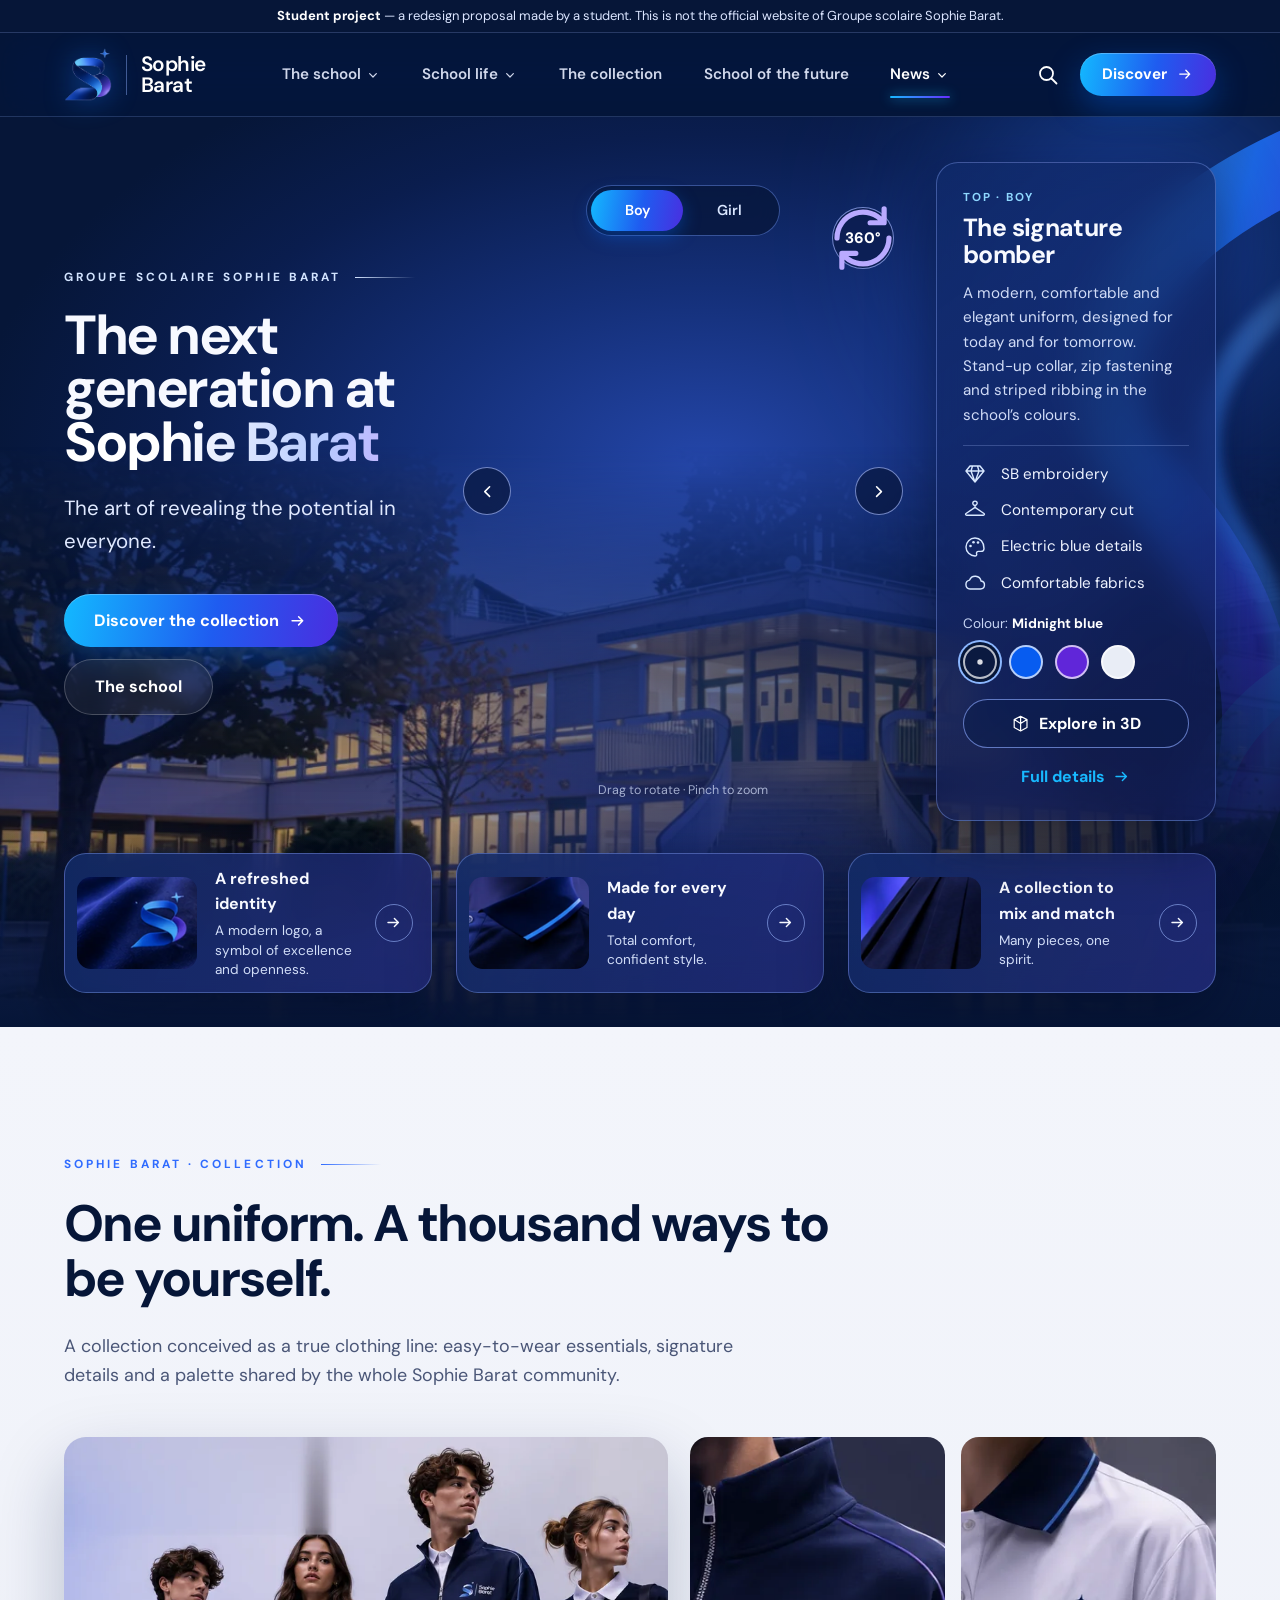
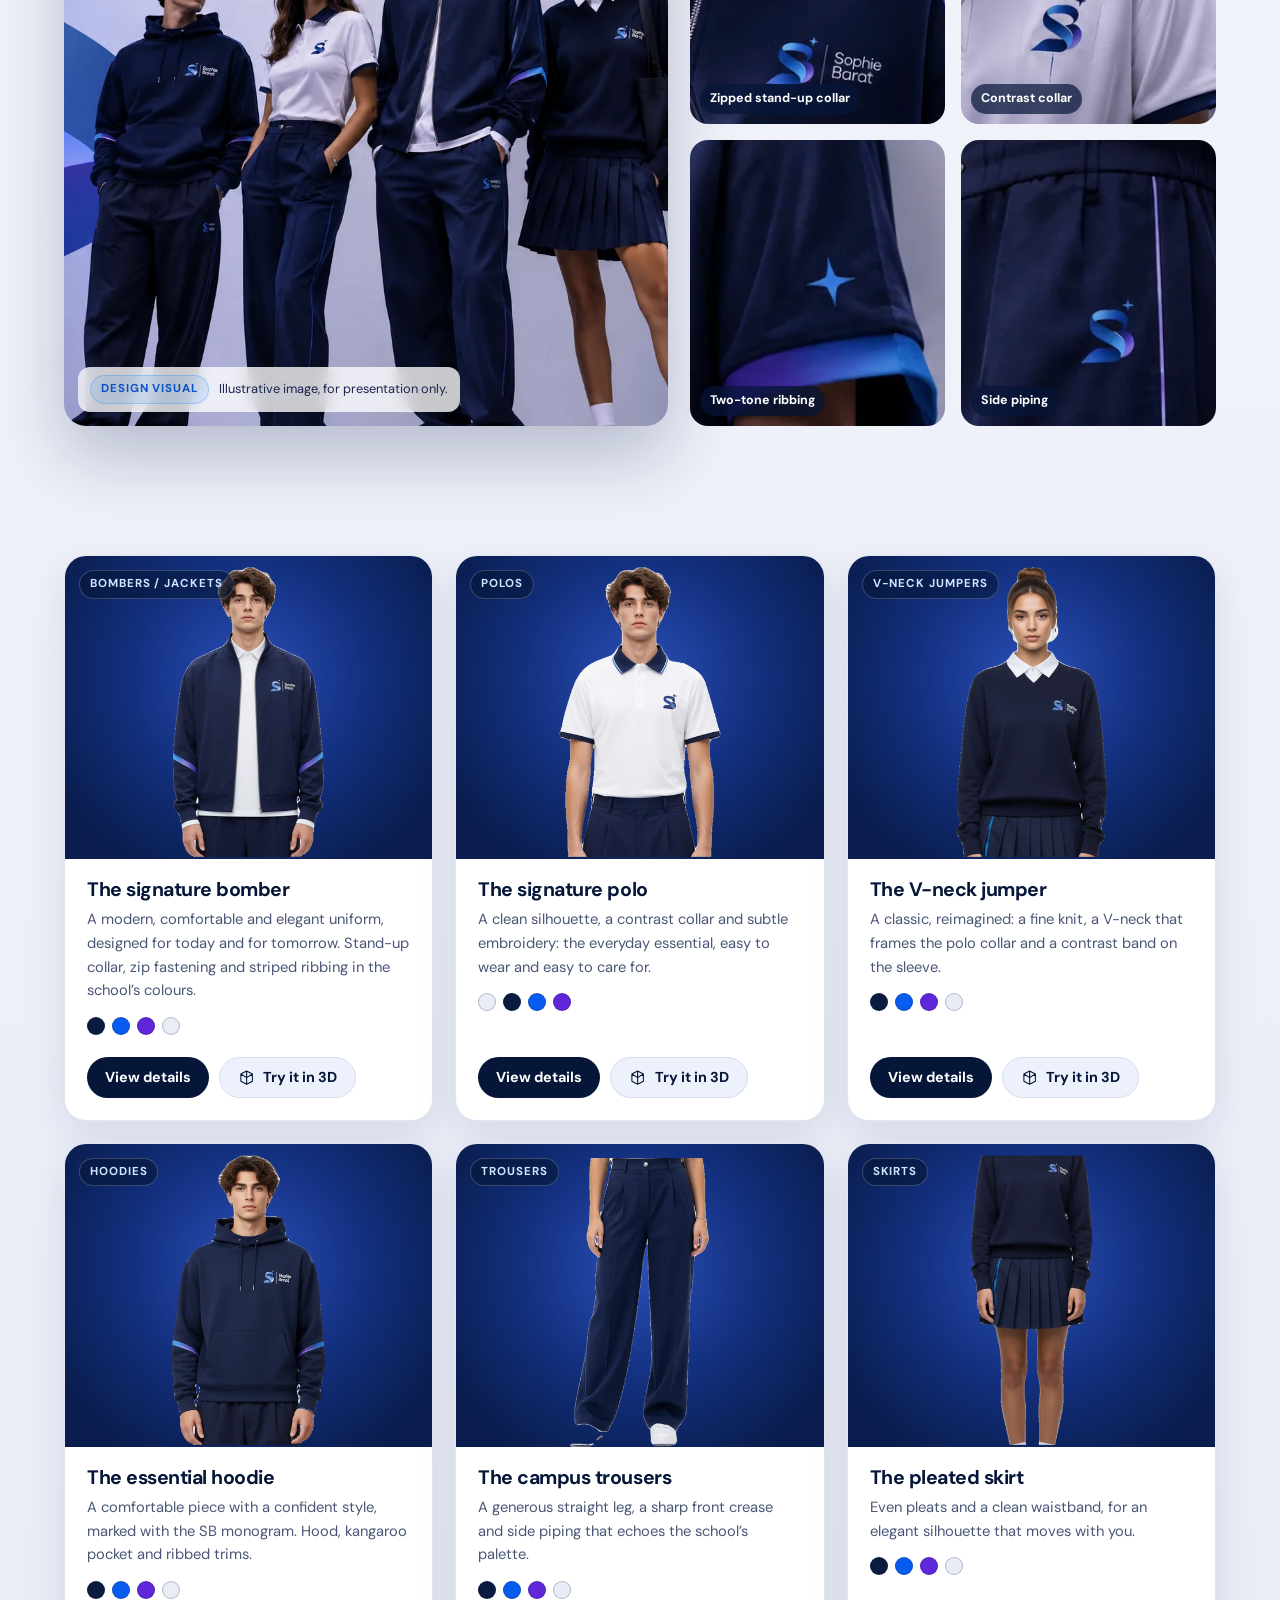
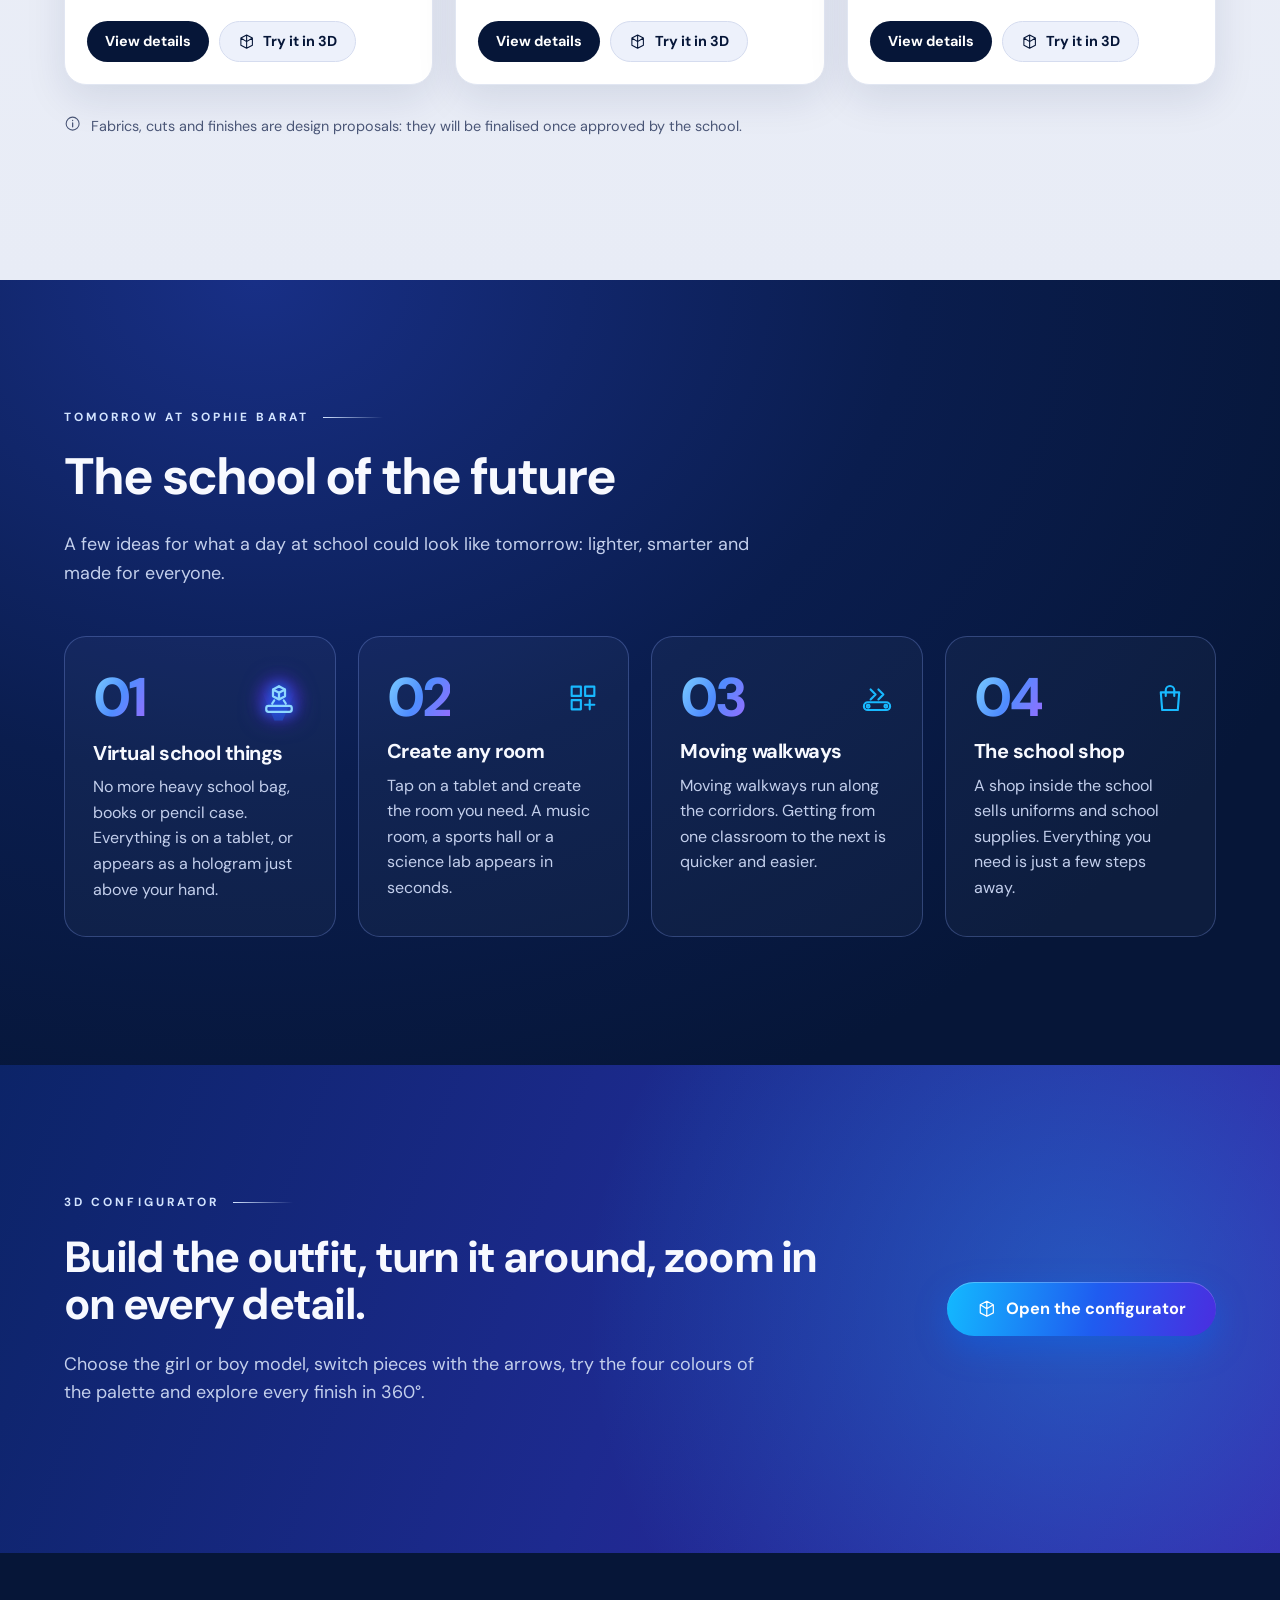
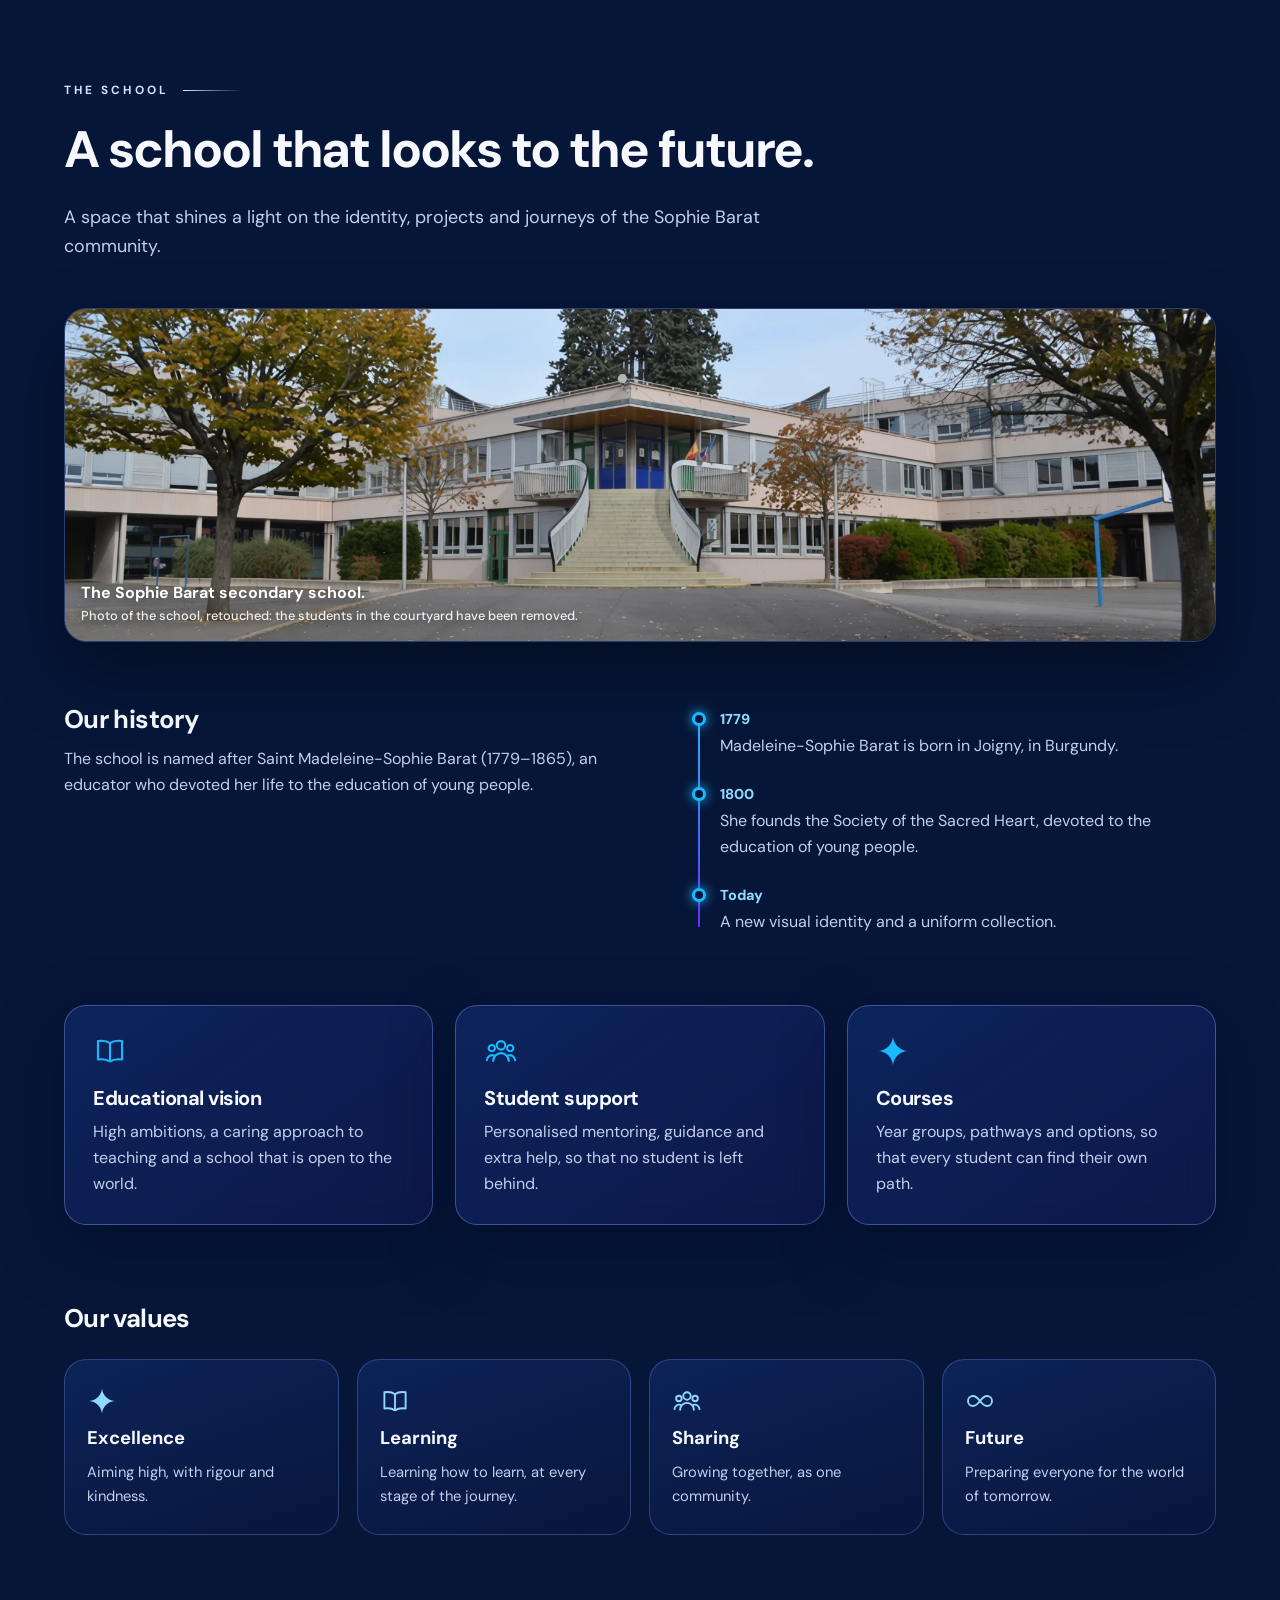
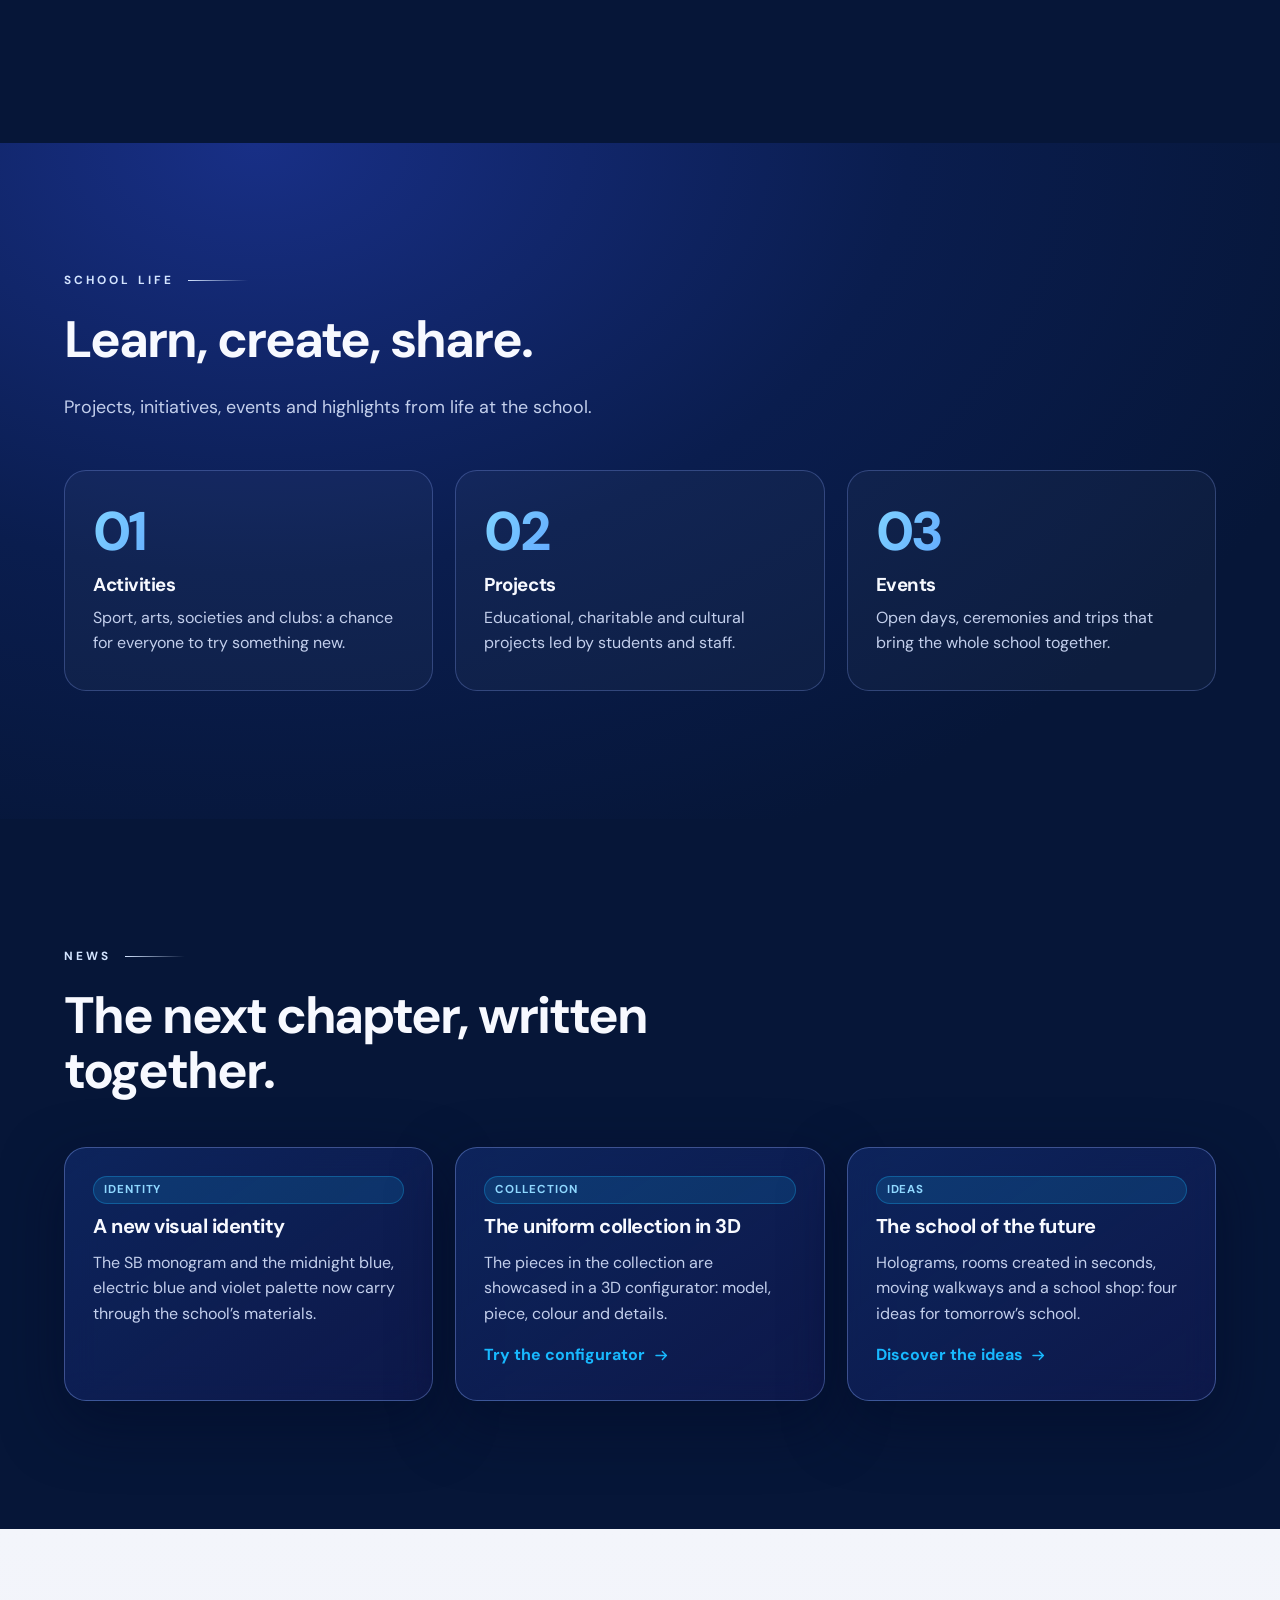
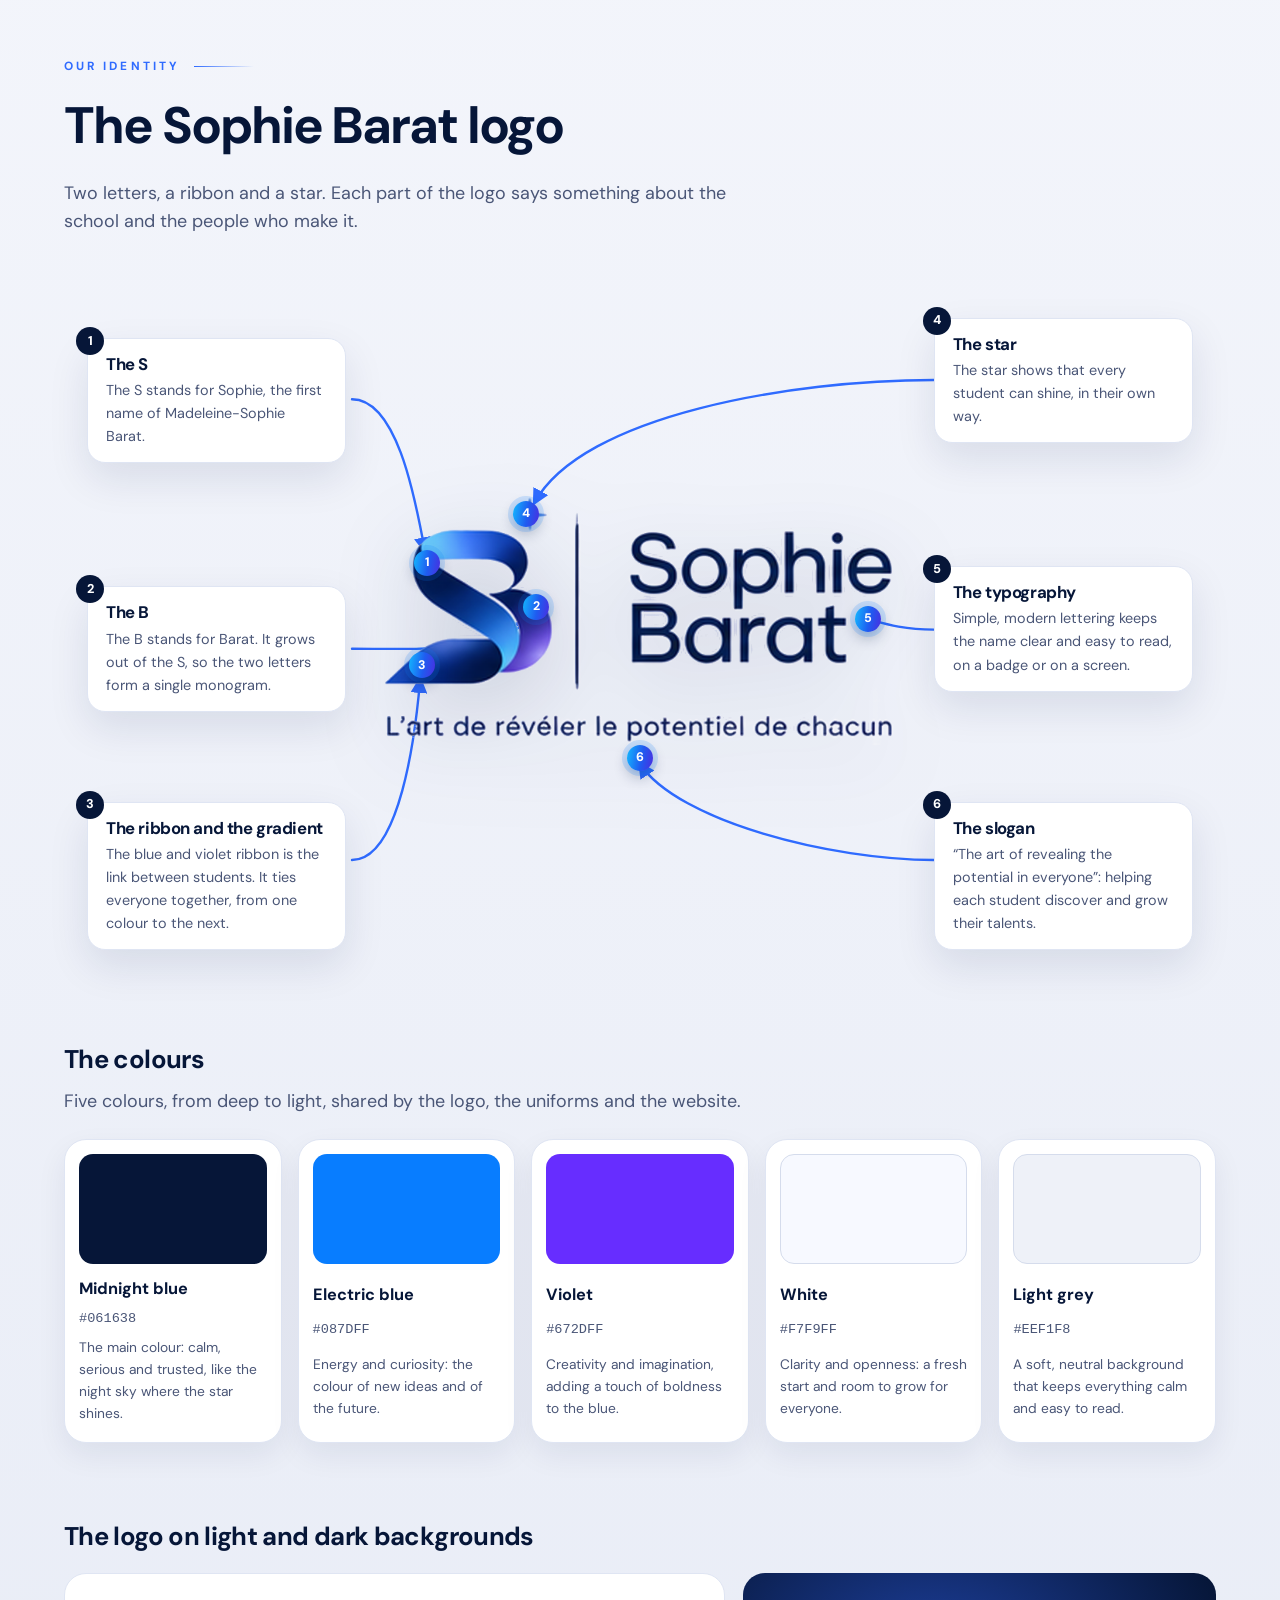
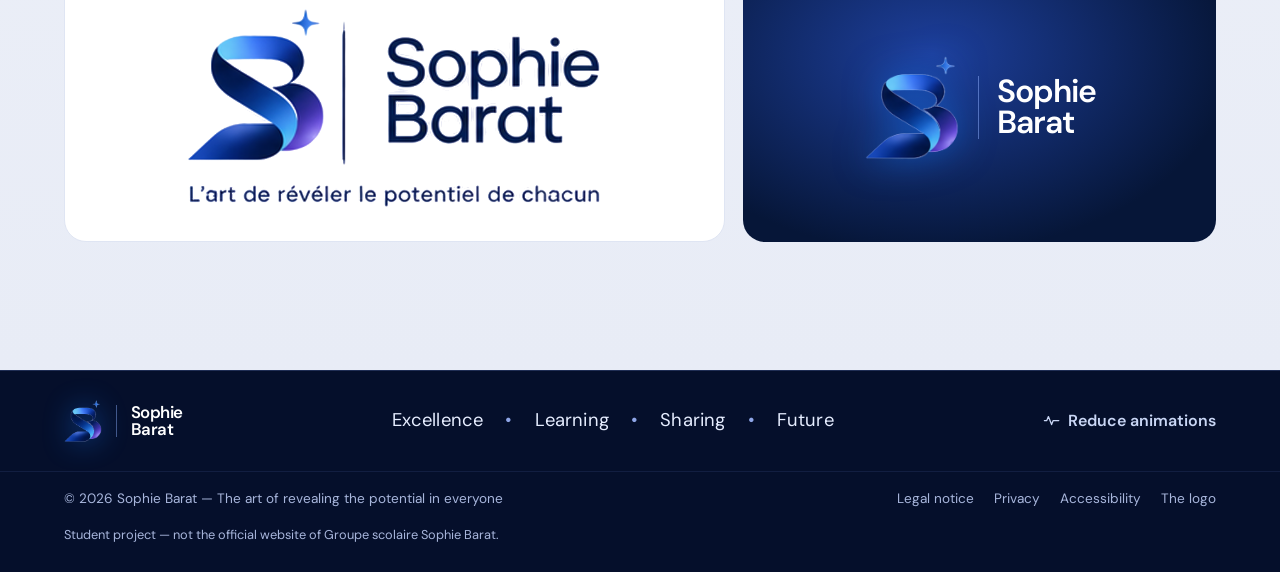
==== commit 81cb0f62: "Add 'The school of the future', logo meanings, unified values, remove placeholders" ====
--- a/index.html
+++ b/index.html
@@ -49,6 +49,10 @@
   <symbol id="i-book" viewBox="0 0 24 24"><path d="M12 6.5C10 5 7 4.5 3.5 5v13c3.5-.5 6.5 0 8.5 1.5m0-13c2-1.5 5-2 8.5-1.5v13c-3.5-.5-6.5 0-8.5 1.5m0-13v13" fill="none" stroke="currentColor" stroke-width="1.5" stroke-linejoin="round"/></symbol>
   <symbol id="i-people" viewBox="0 0 24 24"><circle cx="12" cy="8" r="3" fill="none" stroke="currentColor" stroke-width="1.5"/><circle cx="5.5" cy="10" r="2.2" fill="none" stroke="currentColor" stroke-width="1.5"/><circle cx="18.5" cy="10" r="2.2" fill="none" stroke="currentColor" stroke-width="1.5"/><path d="M6.5 19a5.5 5.5 0 0 1 11 0M2 18.5a3.8 3.8 0 0 1 5-3.4m15 3.4a3.8 3.8 0 0 0-5-3.4" fill="none" stroke="currentColor" stroke-width="1.5" stroke-linecap="round"/></symbol>
   <symbol id="i-infinity" viewBox="0 0 24 24"><path d="M12 12c-2-2.6-3.6-4-5.6-4a4 4 0 0 0 0 8c2 0 3.6-1.4 5.6-4Zm0 0c2 2.6 3.6 4 5.6 4a4 4 0 0 0 0-8c-2 0-3.6 1.4-5.6 4Z" fill="none" stroke="currentColor" stroke-width="1.5"/></symbol>
+  <symbol id="i-holo" viewBox="0 0 24 24"><path d="M12 3.5 16 5.7v4.4l-4 2.2-4-2.2V5.7l4-2.2Zm0 4.4v4.4m0-4.4 4-2.2m-4 2.2L8 5.7M7.5 15l1.3-2m7.7 2-1.3-2M5 16.5h14a1.5 1.5 0 0 1 1.5 1.5v1a1.5 1.5 0 0 1-1.5 1.5H5A1.5 1.5 0 0 1 3.5 19v-1A1.5 1.5 0 0 1 5 16.5Z" fill="none" stroke="currentColor" stroke-width="1.5" stroke-linecap="round" stroke-linejoin="round"/></symbol>
+  <symbol id="i-room" viewBox="0 0 24 24"><path d="M4 4h6.5v6.5H4V4Zm9.5 0H20v6.5h-6.5V4ZM4 13.5h6.5V20H4v-6.5Zm12.75 0v6.5M13.5 16.75H20" fill="none" stroke="currentColor" stroke-width="1.5" stroke-linecap="round" stroke-linejoin="round"/></symbol>
+  <symbol id="i-walkway" viewBox="0 0 24 24"><path d="M5.5 15h13a2.75 2.75 0 0 1 0 5.5h-13a2.75 2.75 0 0 1 0-5.5Zm2-9 3.5 3.5L7.5 13m5.5-7 3.5 3.5L13 13" fill="none" stroke="currentColor" stroke-width="1.5" stroke-linecap="round" stroke-linejoin="round"/><circle cx="5.75" cy="17.75" r="1" fill="none" stroke="currentColor" stroke-width="1.5"/><circle cx="18.25" cy="17.75" r="1" fill="none" stroke="currentColor" stroke-width="1.5"/></symbol>
+  <symbol id="i-shop" viewBox="0 0 24 24"><path d="M5.5 8h13l-1 12.5h-11L5.5 8Zm3.5 2.5v-4a3 3 0 0 1 6 0v4" fill="none" stroke="currentColor" stroke-width="1.5" stroke-linecap="round" stroke-linejoin="round"/></symbol>
   <symbol id="i-info" viewBox="0 0 24 24"><circle cx="12" cy="12" r="9" fill="none" stroke="currentColor" stroke-width="1.5"/><path d="M12 11v5.5M12 7.6v.1" stroke="currentColor" stroke-width="1.8" stroke-linecap="round"/></symbol>
 </svg>
 
@@ -68,7 +72,6 @@
             <li><a href="#projet">Educational vision</a></li>
             <li><a href="#valeurs">Values</a></li>
             <li><a href="#accompagnement">Student support</a></li>
-            <li><a href="#infos">Practical information</a></li>
           </ul>
         </li>
         <li class="has-sub">
@@ -80,6 +83,7 @@
           </ul>
         </li>
         <li><a class="nav-link" href="#collection" data-spy="collection">The collection</a></li>
+        <li><a class="nav-link" href="#futur" data-spy="futur">School of the future</a></li>
         <li class="has-sub">
           <button class="nav-link" type="button" aria-expanded="false" aria-controls="sub-actu">News <svg class="ico ico-chev" aria-hidden="true"><use href="#i-chev"/></svg></button>
           <ul class="sub" id="sub-actu">
@@ -234,6 +238,41 @@
     </div>
   </section>
 
+  <!-- ======================================================= THE SCHOOL OF THE FUTURE -->
+  <section class="section section-deep" id="futur" aria-labelledby="futur-title">
+    <div class="wrap">
+      <div class="section-head reveal">
+        <p class="eyebrow">Tomorrow at Sophie Barat</p>
+        <h2 id="futur-title">The school of the future</h2>
+        <p class="lead">A few ideas for what a day at school could look like tomorrow: lighter, smarter and made for everyone.</p>
+      </div>
+      <div class="future-grid">
+        <article class="life-card future-card future-holo reveal">
+          <div class="future-top"><span class="life-num">01</span>
+            <span class="holo" aria-hidden="true"><span class="holo-beam"></span><svg class="ico holo-ico"><use href="#i-holo"/></svg></span>
+          </div>
+          <h3>Virtual school things</h3>
+          <p>No more heavy school bag, books or pencil case. Everything is on a tablet, or appears as a hologram just above your hand.</p>
+        </article>
+        <article class="life-card future-card reveal">
+          <div class="future-top"><span class="life-num">02</span><svg class="ico ico-lg" aria-hidden="true"><use href="#i-room"/></svg></div>
+          <h3>Create any room</h3>
+          <p>Tap on a tablet and create the room you need. A music room, a sports hall or a science lab appears in seconds.</p>
+        </article>
+        <article class="life-card future-card reveal">
+          <div class="future-top"><span class="life-num">03</span><svg class="ico ico-lg" aria-hidden="true"><use href="#i-walkway"/></svg></div>
+          <h3>Moving walkways</h3>
+          <p>Moving walkways run along the corridors. Getting from one classroom to the next is quicker and easier.</p>
+        </article>
+        <article class="life-card future-card reveal">
+          <div class="future-top"><span class="life-num">04</span><svg class="ico ico-lg" aria-hidden="true"><use href="#i-shop"/></svg></div>
+          <h3>The school shop</h3>
+          <p>A shop inside the school sells uniforms and school supplies. Everything you need is just a few steps away.</p>
+        </article>
+      </div>
+    </div>
+  </section>
+
   <!-- ======================================================= CONFIGURATOR -->
   <section class="section config-cta" id="configurateur" aria-labelledby="config-title">
     <div class="wrap config-cta-inner reveal">
@@ -264,19 +303,18 @@
         <div class="split-text reveal">
           <h3>Our history</h3>
           <p>The school is named after Saint Madeleine-Sophie Barat (1779–1865), an educator who devoted her life to the education of young people.</p>
-          <p class="draft" data-draft>Text to be supplied by the school: founding date, key milestones, how the buildings and courses have evolved.</p>
-        </div>
-        <div class="timeline reveal" aria-label="Key milestones (to be completed)">
-          <div class="tl-item"><span class="tl-year">Date to be confirmed</span><p>The school is founded.</p></div>
-          <div class="tl-item"><span class="tl-year">Date to be confirmed</span><p>A key milestone, to be specified.</p></div>
+        </div>
+        <div class="timeline reveal" aria-label="Key milestones">
+          <div class="tl-item"><span class="tl-year">1779</span><p>Madeleine-Sophie Barat is born in Joigny, in Burgundy.</p></div>
+          <div class="tl-item"><span class="tl-year">1800</span><p>She founds the Society of the Sacred Heart, devoted to the education of young people.</p></div>
           <div class="tl-item"><span class="tl-year">Today</span><p>A new visual identity and a uniform collection.</p></div>
         </div>
       </div>
 
       <div class="cards-3" id="projet">
-        <article class="card glass reveal"><svg class="ico ico-lg" aria-hidden="true"><use href="#i-book"/></svg><h3>Educational vision</h3><p class="draft" data-draft>An overview of the educational vision approved by the school: ambitions, teaching approach, openness to the world.</p></article>
-        <article class="card glass reveal" id="accompagnement"><svg class="ico ico-lg" aria-hidden="true"><use href="#i-people"/></svg><h3>Student support</h3><p class="draft" data-draft>Personalised mentoring, guidance, extra help: support schemes to be described by the teaching team.</p></article>
-        <article class="card glass reveal"><svg class="ico ico-lg" aria-hidden="true"><use href="#i-star"/></svg><h3>Courses</h3><p class="draft" data-draft>Year groups, pathways and options on offer: official list to be added.</p></article>
+        <article class="card glass reveal"><svg class="ico ico-lg" aria-hidden="true"><use href="#i-book"/></svg><h3>Educational vision</h3><p>High ambitions, a caring approach to teaching and a school that is open to the world.</p></article>
+        <article class="card glass reveal" id="accompagnement"><svg class="ico ico-lg" aria-hidden="true"><use href="#i-people"/></svg><h3>Student support</h3><p>Personalised mentoring, guidance and extra help, so that no student is left behind.</p></article>
+        <article class="card glass reveal"><svg class="ico ico-lg" aria-hidden="true"><use href="#i-star"/></svg><h3>Courses</h3><p>Year groups, pathways and options, so that every student can find their own path.</p></article>
       </div>
 
       <div class="values" id="valeurs">
@@ -287,17 +325,6 @@
           <li class="reveal"><svg class="ico" aria-hidden="true"><use href="#i-people"/></svg><strong>Sharing</strong><span>Growing together, as one community.</span></li>
           <li class="reveal"><svg class="ico" aria-hidden="true"><use href="#i-infinity"/></svg><strong>Future</strong><span>Preparing everyone for the world of tomorrow.</span></li>
         </ul>
-        <p class="draft small" data-draft>Values taken from the art direction board: wording to be confirmed.</p>
-      </div>
-
-      <div class="practical" id="infos">
-        <h3 class="reveal">Practical information</h3>
-        <div class="practical-grid">
-          <div class="pi reveal"><svg class="ico" aria-hidden="true"><use href="#i-pin"/></svg><div><strong>Address</strong><p class="draft" data-draft>Official address to be added</p></div></div>
-          <div class="pi reveal"><svg class="ico" aria-hidden="true"><use href="#i-clock"/></svg><div><strong>Opening hours</strong><p class="draft" data-draft>Reception hours to be added</p></div></div>
-          <div class="pi reveal"><svg class="ico" aria-hidden="true"><use href="#i-phone"/></svg><div><strong>Phone</strong><p class="draft" data-draft>Official number to be added</p></div></div>
-          <div class="pi reveal"><svg class="ico" aria-hidden="true"><use href="#i-mail"/></svg><div><strong>Official website</strong><p class="draft" data-draft>Link to the official website to be added</p></div></div>
-        </div>
       </div>
     </div>
   </section>
@@ -311,9 +338,9 @@
         <p class="lead">Projects, initiatives, events and highlights from life at the school.</p>
       </div>
       <div class="life-grid">
-        <article class="life-card reveal"><span class="life-num">01</span><h3>Activities</h3><p class="draft" data-draft>Societies, sport, arts, clubs: to be completed with the activities on offer.</p></article>
-        <article class="life-card reveal" id="projets"><span class="life-num">02</span><h3>Projects</h3><p class="draft" data-draft>Educational, charitable and cultural projects led by students and staff.</p></article>
-        <article class="life-card reveal" id="evenements"><span class="life-num">03</span><h3>Events</h3><p class="draft" data-draft>Open days, ceremonies, trips: calendar to be published.</p></article>
+        <article class="life-card reveal"><span class="life-num">01</span><h3>Activities</h3><p>Sport, arts, societies and clubs: a chance for everyone to try something new.</p></article>
+        <article class="life-card reveal" id="projets"><span class="life-num">02</span><h3>Projects</h3><p>Educational, charitable and cultural projects led by students and staff.</p></article>
+        <article class="life-card reveal" id="evenements"><span class="life-num">03</span><h3>Events</h3><p>Open days, ceremonies and trips that bring the whole school together.</p></article>
       </div>
     </div>
   </section>
@@ -328,7 +355,7 @@
       <div class="news-grid">
         <article class="news glass reveal"><span class="tag">Identity</span><h3>A new visual identity</h3><p>The SB monogram and the midnight blue, electric blue and violet palette now carry through the school’s materials.</p></article>
         <article class="news glass reveal"><span class="tag">Collection</span><h3>The uniform collection in 3D</h3><p>The pieces in the collection are showcased in a 3D configurator: model, piece, colour and details.</p><button class="btn-link" type="button" data-open-config>Try the configurator <svg class="ico" aria-hidden="true"><use href="#i-arrow"/></svg></button></article>
-        <article class="news glass reveal draft-card"><span class="tag">Coming soon</span><h3>School news</h3><p class="draft" data-draft>Space reserved for news published by the communications team.</p></article>
+        <article class="news glass reveal"><span class="tag">Ideas</span><h3>The school of the future</h3><p>Holograms, rooms created in seconds, moving walkways and a school shop: four ideas for tomorrow’s school.</p><a class="btn-link" href="#futur">Discover the ideas <svg class="ico" aria-hidden="true"><use href="#i-arrow"/></svg></a></article>
       </div>
     </div>
   </section>
@@ -339,7 +366,7 @@
       <div class="section-head reveal">
         <p class="eyebrow eyebrow-dark">Our identity</p>
         <h2 id="logo-title">The Sophie Barat logo</h2>
-        <p class="lead draft" data-draft>Introduction coming soon: present your logo here in one or two sentences.</p>
+        <p class="lead">Two letters, a ribbon and a star. Each part of the logo says something about the school and the people who make it.</p>
       </div>
 
       <!-- Diagram: the logo at full size with arrows pointing to each element. To change a text, edit the paragraph in the matching callout. -->
@@ -358,23 +385,23 @@
           <span class="pin" style="--x:9%;--y:28%">1</span><span class="pin" style="--x:30%;--y:45%">2</span><span class="pin" style="--x:8%;--y:68%">3</span>
           <span class="pin" style="--x:28%;--y:9%">4</span><span class="pin" style="--x:94%;--y:50%">5</span><span class="pin" style="--x:50%;--y:104%">6</span>
         </figure>
-        <div class="callout" style="--cx:2%;--cy:8%"><span class="num">1</span><h3>The S</h3><p class="draft" data-draft>Text coming soon: what the letter S stands for.</p></div>
-        <div class="callout" style="--cx:2%;--cy:45%"><span class="num">2</span><h3>The B</h3><p class="draft" data-draft>Text coming soon: how the B takes shape from the S.</p></div>
-        <div class="callout" style="--cx:2%;--cy:77%"><span class="num">3</span><h3>The ribbon and the gradient</h3><p class="draft" data-draft>Text coming soon: why a ribbon, and why this blue-to-violet gradient.</p></div>
-        <div class="callout right" style="--cx:75.5%;--cy:5%"><span class="num">4</span><h3>The star</h3><p class="draft" data-draft>Text coming soon: what the star symbolises.</p></div>
-        <div class="callout right" style="--cx:75.5%;--cy:42%"><span class="num">5</span><h3>The typography</h3><p class="draft" data-draft>Text coming soon: the choice of lettering for the name.</p></div>
-        <div class="callout right" style="--cx:75.5%;--cy:77%"><span class="num">6</span><h3>The slogan</h3><p class="draft" data-draft>Text coming soon: “The art of revealing the potential in everyone”.</p></div>
+        <div class="callout" style="--cx:2%;--cy:8%"><span class="num">1</span><h3>The S</h3><p>The S stands for Sophie, the first name of Madeleine-Sophie Barat.</p></div>
+        <div class="callout" style="--cx:2%;--cy:45%"><span class="num">2</span><h3>The B</h3><p>The B stands for Barat. It grows out of the S, so the two letters form a single monogram.</p></div>
+        <div class="callout" style="--cx:2%;--cy:77%"><span class="num">3</span><h3>The ribbon and the gradient</h3><p>The blue and violet ribbon is the link between students. It ties everyone together, from one colour to the next.</p></div>
+        <div class="callout right" style="--cx:75.5%;--cy:5%"><span class="num">4</span><h3>The star</h3><p>The star shows that every student can shine, in their own way.</p></div>
+        <div class="callout right" style="--cx:75.5%;--cy:42%"><span class="num">5</span><h3>The typography</h3><p>Simple, modern lettering keeps the name clear and easy to read, on a badge or on a screen.</p></div>
+        <div class="callout right" style="--cx:75.5%;--cy:77%"><span class="num">6</span><h3>The slogan</h3><p>“The art of revealing the potential in everyone”: helping each student discover and grow their talents.</p></div>
       </div>
 
       <div class="palette">
         <h3 class="reveal">The colours</h3>
-        <p class="lead draft reveal" data-draft>Text coming soon: why this palette.</p>
+        <p class="lead reveal">Five colours, from deep to light, shared by the logo, the uniforms and the website.</p>
         <ul class="swatch-list">
-          <li class="reveal"><span class="chip-color" style="--c:#061638"></span><strong>Midnight blue</strong><code>#061638</code><p class="draft" data-draft>Why this colour: text coming soon.</p></li>
-          <li class="reveal"><span class="chip-color" style="--c:#087dff"></span><strong>Electric blue</strong><code>#087DFF</code><p class="draft" data-draft>Why this colour: text coming soon.</p></li>
-          <li class="reveal"><span class="chip-color" style="--c:#672dff"></span><strong>Violet</strong><code>#672DFF</code><p class="draft" data-draft>Why this colour: text coming soon.</p></li>
-          <li class="reveal"><span class="chip-color light" style="--c:#f7f9ff"></span><strong>White</strong><code>#F7F9FF</code><p class="draft" data-draft>Why this colour: text coming soon.</p></li>
-          <li class="reveal"><span class="chip-color light" style="--c:#eef1f8"></span><strong>Light grey</strong><code>#EEF1F8</code><p class="draft" data-draft>Why this colour: text coming soon.</p></li>
+          <li class="reveal"><span class="chip-color" style="--c:#061638"></span><strong>Midnight blue</strong><code>#061638</code><p>The main colour: calm, serious and trusted, like the night sky where the star shines.</p></li>
+          <li class="reveal"><span class="chip-color" style="--c:#087dff"></span><strong>Electric blue</strong><code>#087DFF</code><p>Energy and curiosity: the colour of new ideas and of the future.</p></li>
+          <li class="reveal"><span class="chip-color" style="--c:#672dff"></span><strong>Violet</strong><code>#672DFF</code><p>Creativity and imagination, adding a touch of boldness to the blue.</p></li>
+          <li class="reveal"><span class="chip-color light" style="--c:#f7f9ff"></span><strong>White</strong><code>#F7F9FF</code><p>Clarity and openness: a fresh start and room to grow for everyone.</p></li>
+          <li class="reveal"><span class="chip-color light" style="--c:#eef1f8"></span><strong>Light grey</strong><code>#EEF1F8</code><p>A soft, neutral background that keeps everything calm and easy to read.</p></li>
         </ul>
       </div>
 
@@ -396,7 +423,7 @@
       <span class="brand-sep" aria-hidden="true"></span>
       <span class="brand-name">Sophie<br>Barat</span>
     </a>
-    <p class="footer-values"><span>Excellence</span><span>Creativity</span><span>Commitment</span><span>Future</span></p>
+    <p class="footer-values"><span>Excellence</span><span>Learning</span><span>Sharing</span><span>Future</span></p>
     <div class="footer-tools">
       <button class="btn-link motion-toggle" type="button" data-motion-toggle aria-pressed="false"><svg class="ico" aria-hidden="true"><use href="#i-motion"/></svg> <span>Reduce animations</span></button>
     </div>
--- a/assets/css/main.css
+++ b/assets/css/main.css
@@ -262,10 +262,6 @@
 .section-light .lead { color: var(--muted-dark); }
 .section-light .tag { background: rgba(8, 125, 255, .1); color: #0a52c7; border-color: rgba(8, 125, 255, .25); }
 .section-deep { background: radial-gradient(ellipse at 20% 0%, #182f86 0%, #0a1d4e 45%, #061638 80%); }
-.draft { position: relative; color: inherit; opacity: .92; }
-[data-draft]::before { content: "To be confirmed"; display: inline-block; margin-right: 8px; font-size: .66rem; font-weight: 800; letter-spacing: .08em; text-transform: uppercase; padding: 2px 8px; border-radius: 999px; background: rgba(255, 196, 61, .16); color: #ffd36b; border: 1px solid rgba(255, 196, 61, .4); vertical-align: 2px; }
-.section-light [data-draft]::before { background: #fff1c7; color: #7a5200; border-color: #f0c55a; }
-html.hide-drafts [data-draft]::before { display: none; }
 .note { display: flex; gap: 10px; align-items: flex-start; margin-top: 30px; font-size: .9rem; color: var(--muted-dark); }
 
 /* collection */
@@ -342,6 +338,28 @@
 .life-card:hover { transform: translateY(-5px); background: rgba(255, 255, 255, .06); }
 .life-num { font-size: 3.4rem; font-weight: 800; letter-spacing: -.05em; background: var(--grad-text); -webkit-background-clip: text; background-clip: text; color: transparent; display: block; line-height: 1; margin-bottom: 16px; }
 .life-card p { color: var(--muted); margin: 0; }
+
+/* l'école du futur (cartes numérotées + icône) */
+.future-grid { display: grid; grid-template-columns: repeat(4, 1fr); gap: 22px; }
+.future-top { display: flex; align-items: center; justify-content: space-between; gap: 16px; margin-bottom: 16px; }
+.future-top .life-num { margin-bottom: 0; }
+.future-card h3 { font-size: 1.25rem; margin: 0 0 10px; }
+/* hologramme : l'icône flotte au-dessus d'un faisceau bleu électrique et violet */
+.holo { position: relative; width: 56px; height: 56px; display: grid; place-items: center; flex-shrink: 0; }
+.holo::before { content: ""; position: absolute; inset: 4px; border-radius: 50%; background: radial-gradient(circle, rgba(8, 125, 255, .45), rgba(103, 45, 255, .25) 55%, transparent 72%); filter: blur(6px); }
+.holo-beam { position: absolute; left: 50%; bottom: 6px; width: 34px; height: 30px; transform: translateX(-50%); background: linear-gradient(to top, rgba(8, 125, 255, .55), rgba(103, 45, 255, .2) 70%, transparent); clip-path: polygon(38% 100%, 62% 100%, 100% 0, 0 0); opacity: .7; }
+.holo-ico { position: relative; width: 36px; height: 36px; color: #8fd8ff; filter: drop-shadow(0 0 6px var(--electric)) drop-shadow(0 0 12px var(--violet)); }
+.future-holo .holo-ico { animation: holoFloat 3.6s ease-in-out infinite, holoFlicker 5s linear infinite; }
+.future-holo .holo::before { animation: holoGlow 3.6s ease-in-out infinite; }
+.future-holo .holo-beam { animation: holoBeam 3.6s ease-in-out infinite; }
+@keyframes holoFloat { 50% { transform: translateY(-5px); } }
+@keyframes holoFlicker { 0%, 46%, 50%, 100% { opacity: 1; } 48% { opacity: .55; } }
+@keyframes holoGlow { 50% { opacity: .6; transform: scale(1.12); } }
+@keyframes holoBeam { 50% { opacity: .4; } }
+html.reduce-motion .future-holo .holo-ico, html.reduce-motion .future-holo .holo::before, html.reduce-motion .future-holo .holo-beam { animation: none !important; }
+@media (prefers-reduced-motion: reduce) {
+  .future-holo .holo-ico, .future-holo .holo::before, .future-holo .holo-beam { animation: none !important; }
+}
 
 /* actualités */
 .news-grid { display: grid; grid-template-columns: repeat(3, 1fr); gap: 22px; }
@@ -449,7 +467,6 @@
 .legal h2 { font-size: 1.45rem; margin-top: 2.2em; }
 .legal p, .legal li { color: var(--muted); }
 .legal a { color: var(--cyan); }
-.legal .placeholder { color: #ffd36b; }
 
 /* ------------------------------------------------------------------ animations d'apparition */
 .reveal { opacity: 0; transform: translateY(26px); transition: opacity .8s var(--ease), transform .8s var(--ease); transition-delay: var(--d, 0s); }
@@ -470,7 +487,7 @@
   .features { grid-template-columns: 1fr; gap: 14px; }
   .feature { min-height: 96px; }
   .products { grid-template-columns: repeat(2, 1fr); }
-  .values-list, .practical-grid { grid-template-columns: repeat(2, 1fr); }
+  .values-list, .practical-grid, .future-grid { grid-template-columns: repeat(2, 1fr); }
   body.config-open .product-card { display: block; }
 }
 @media (max-width: 960px) {
@@ -523,7 +540,7 @@
   .product-card .pc-specs { border-top: 1px solid rgba(167, 191, 255, .25); padding-top: 16px; }
   .feature img { width: 92px; height: 80px; }
   .products { grid-template-columns: 1fr; }
-  .values-list, .practical-grid { grid-template-columns: 1fr; }
+  .values-list, .practical-grid, .future-grid { grid-template-columns: 1fr; }
   .lookbook-details { grid-template-columns: 1fr 1fr; gap: 10px; }
   .footer-values { display: none; }
   .footer-inner { justify-content: space-between; }
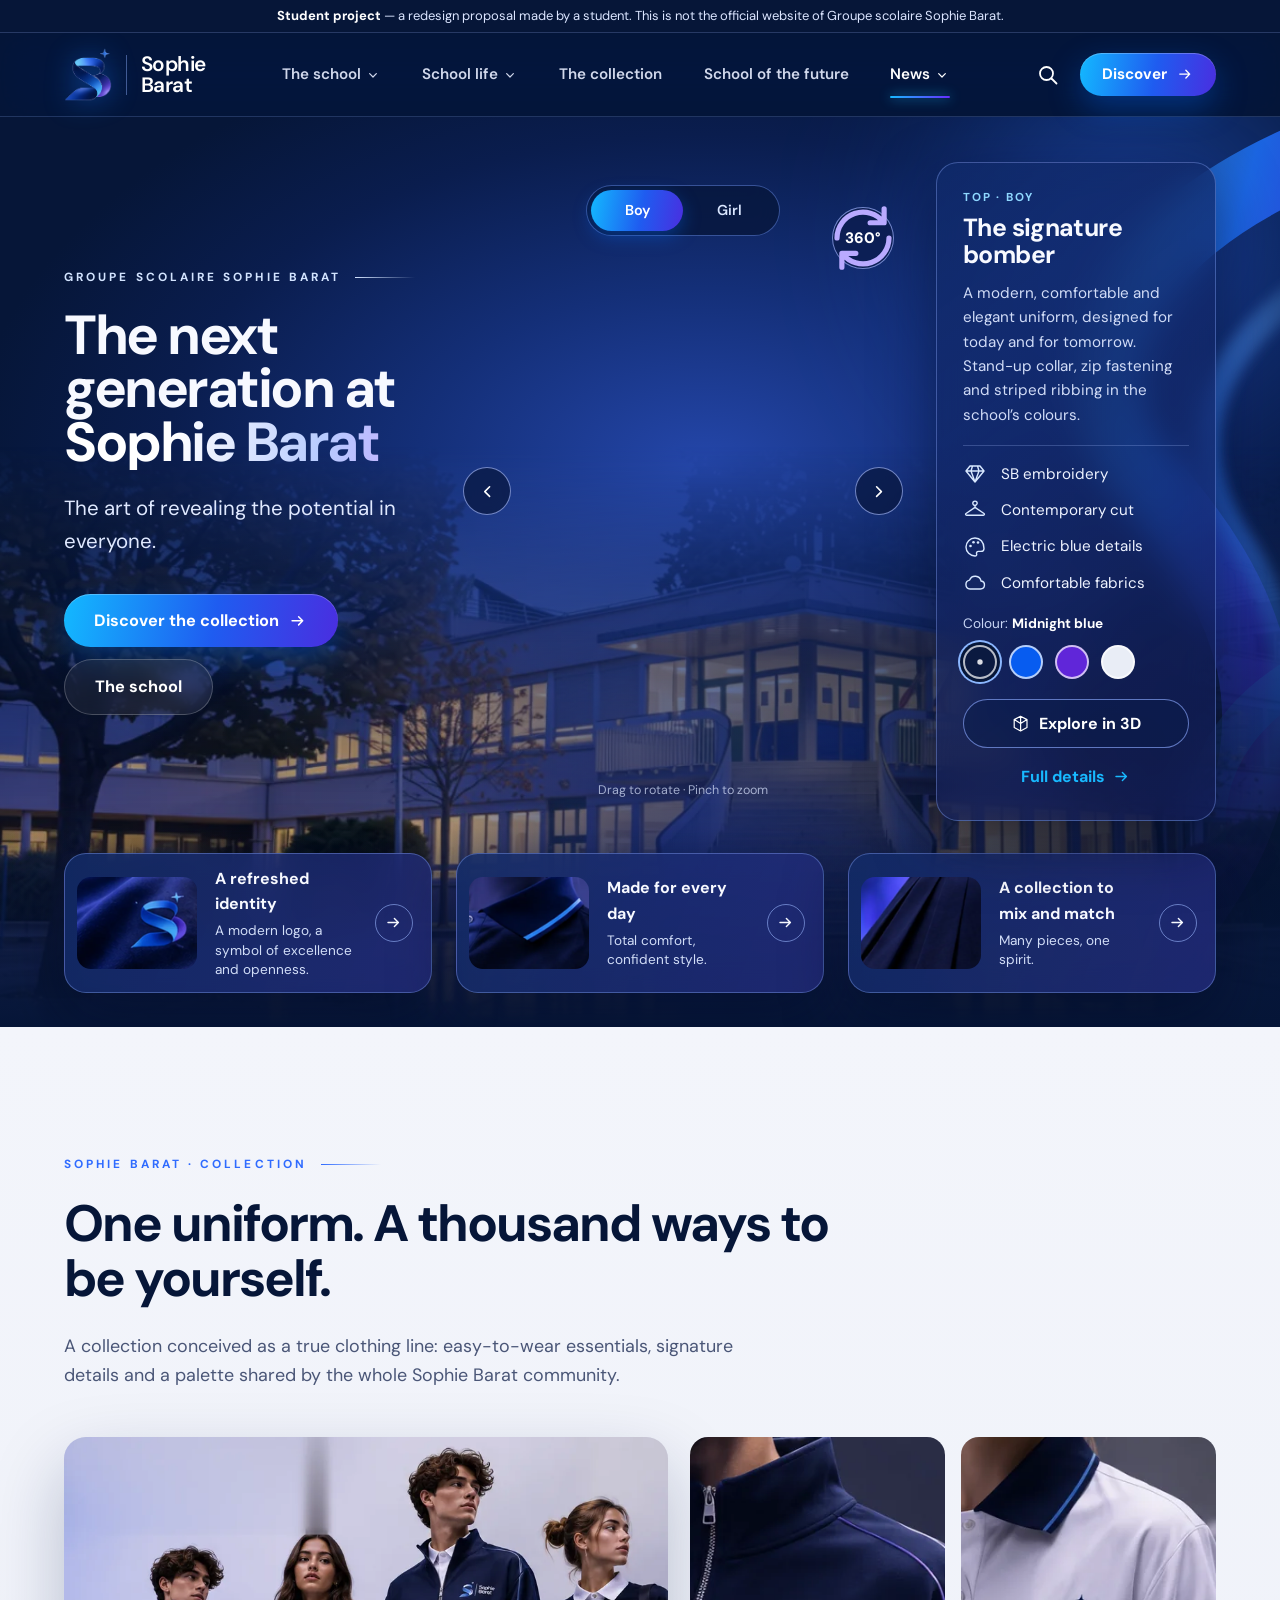
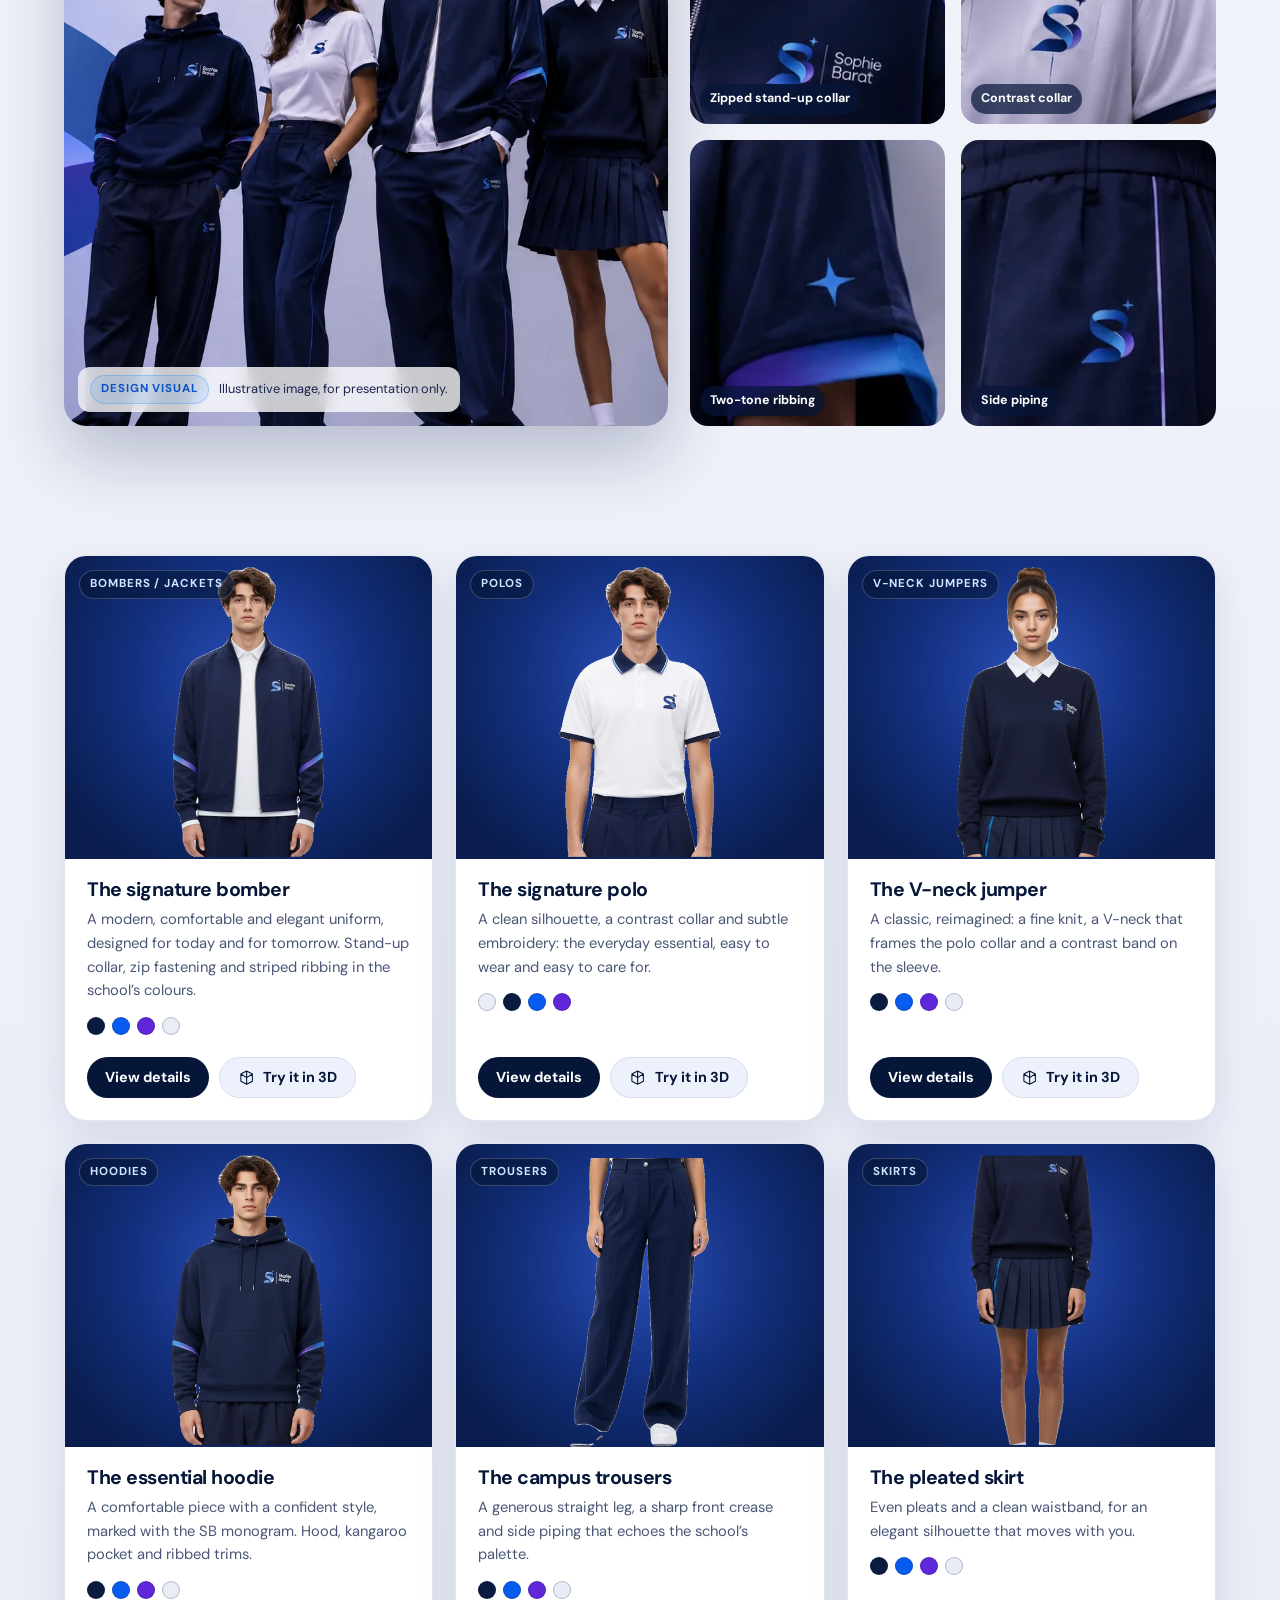
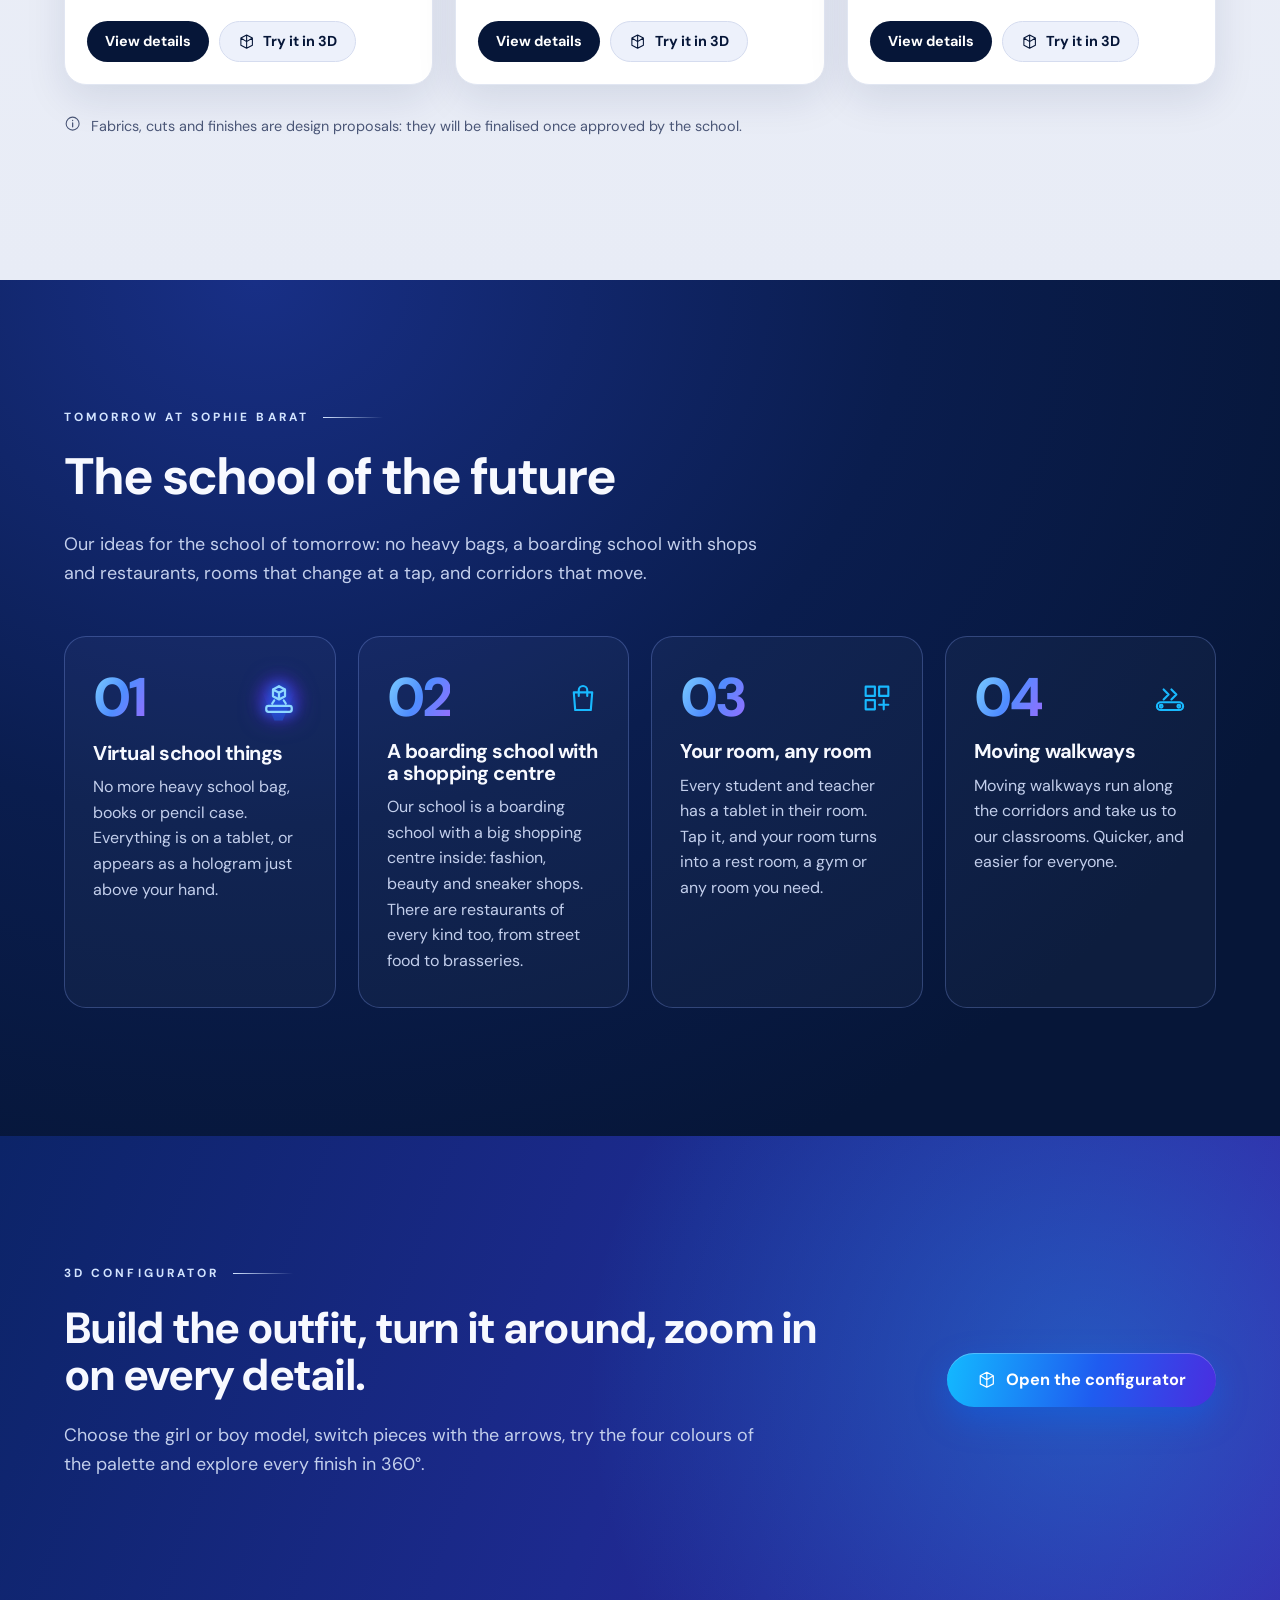
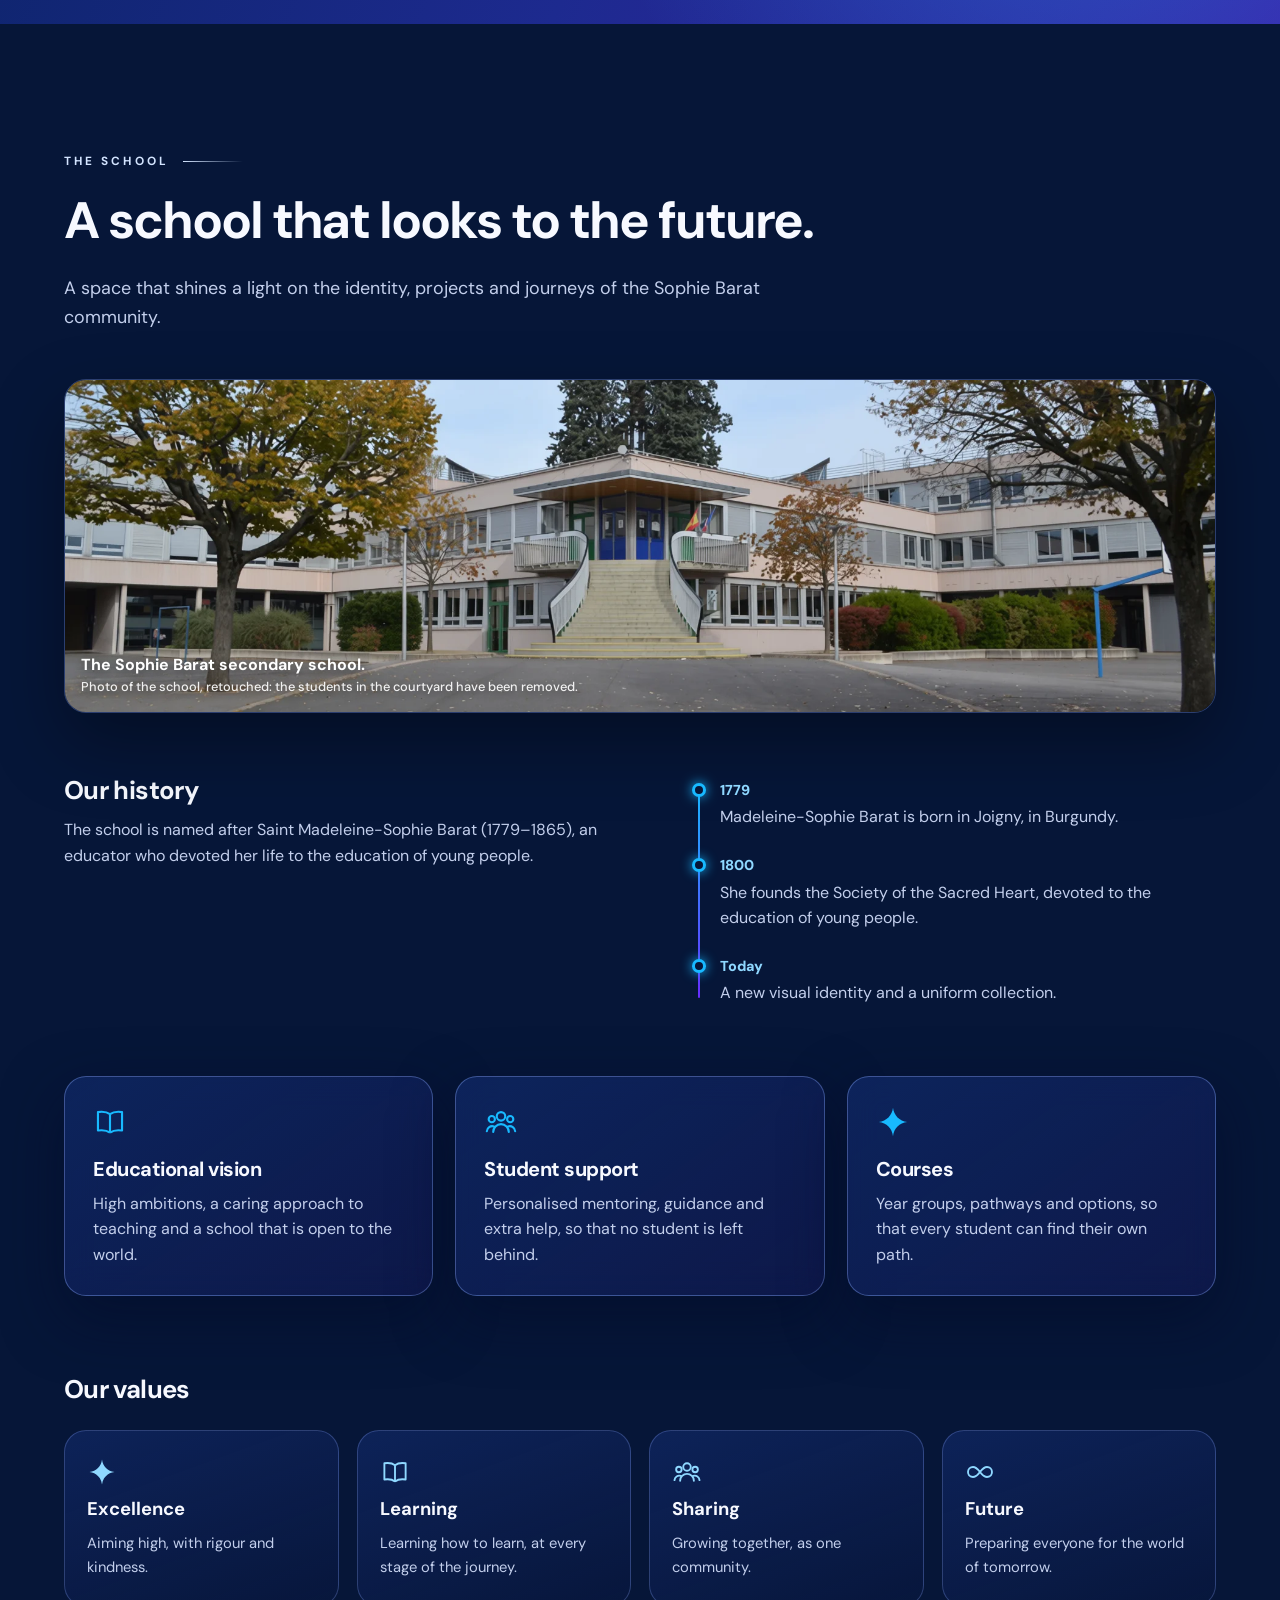
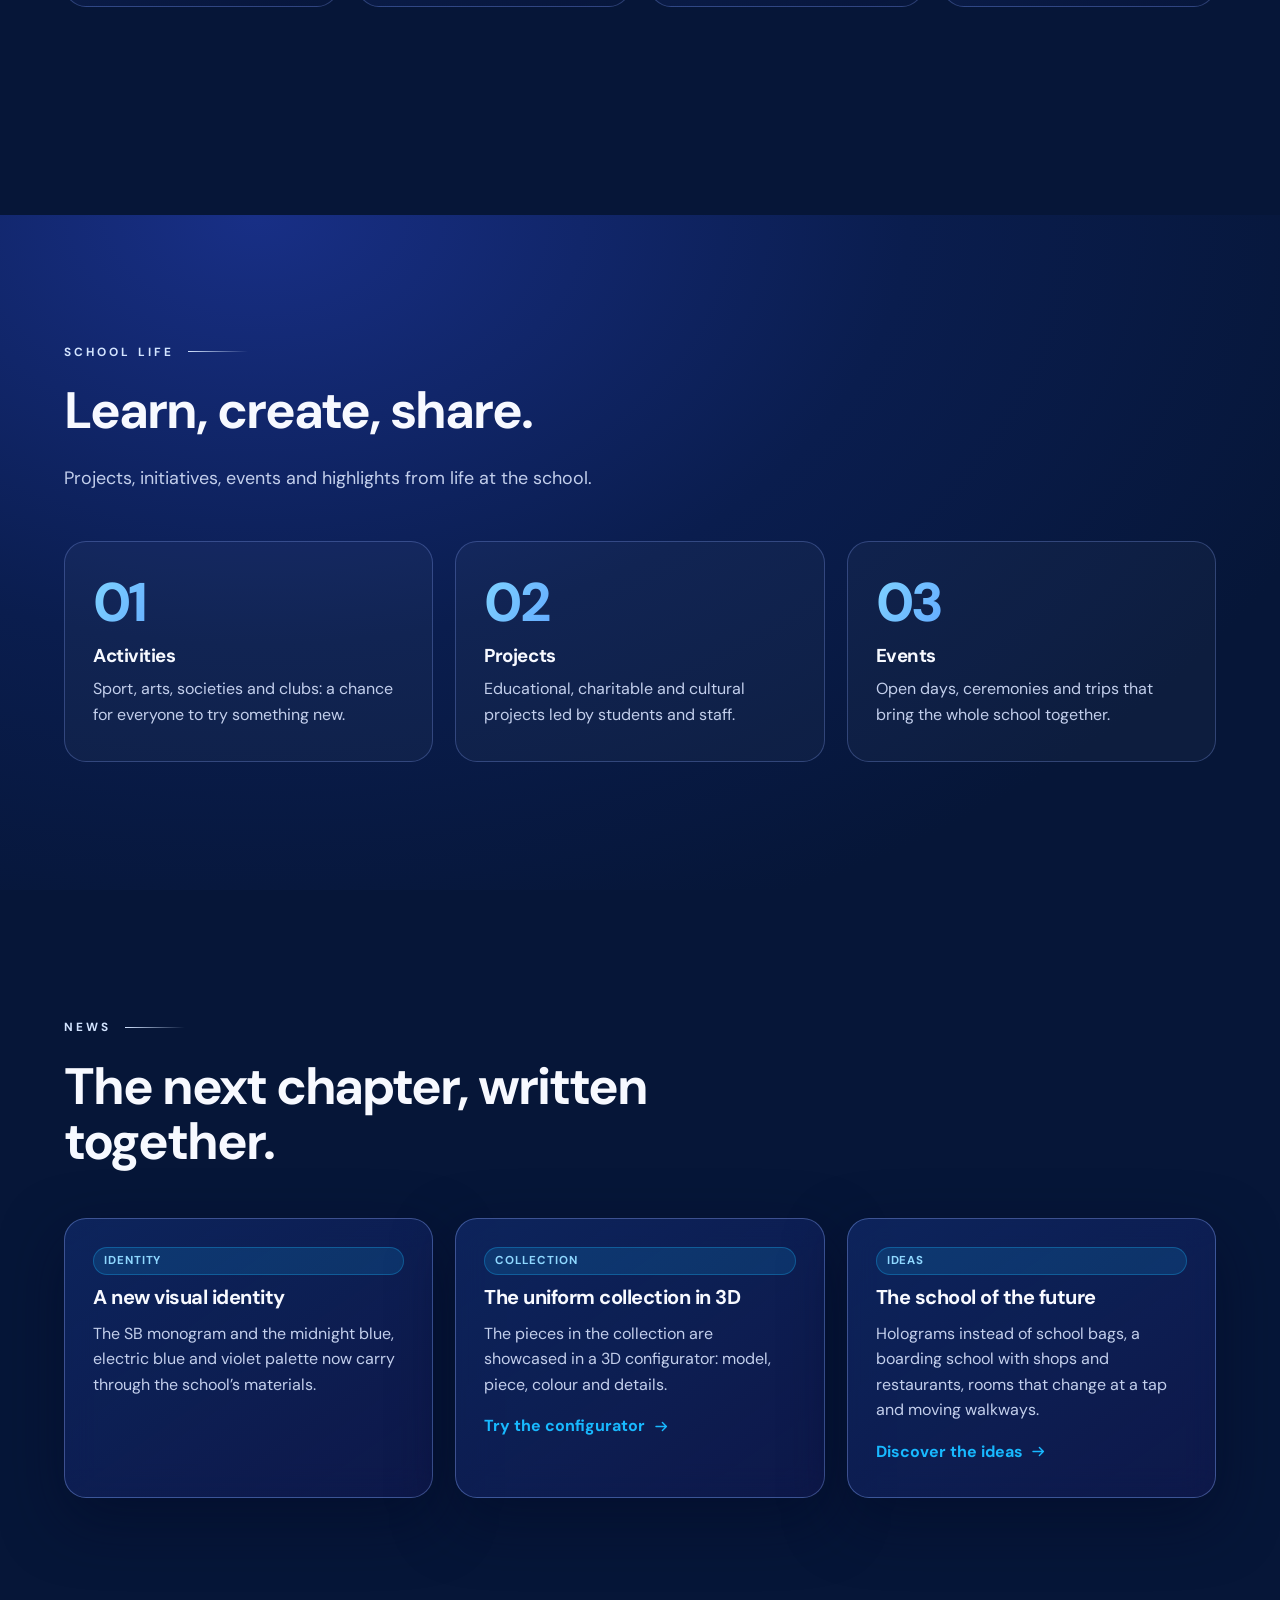
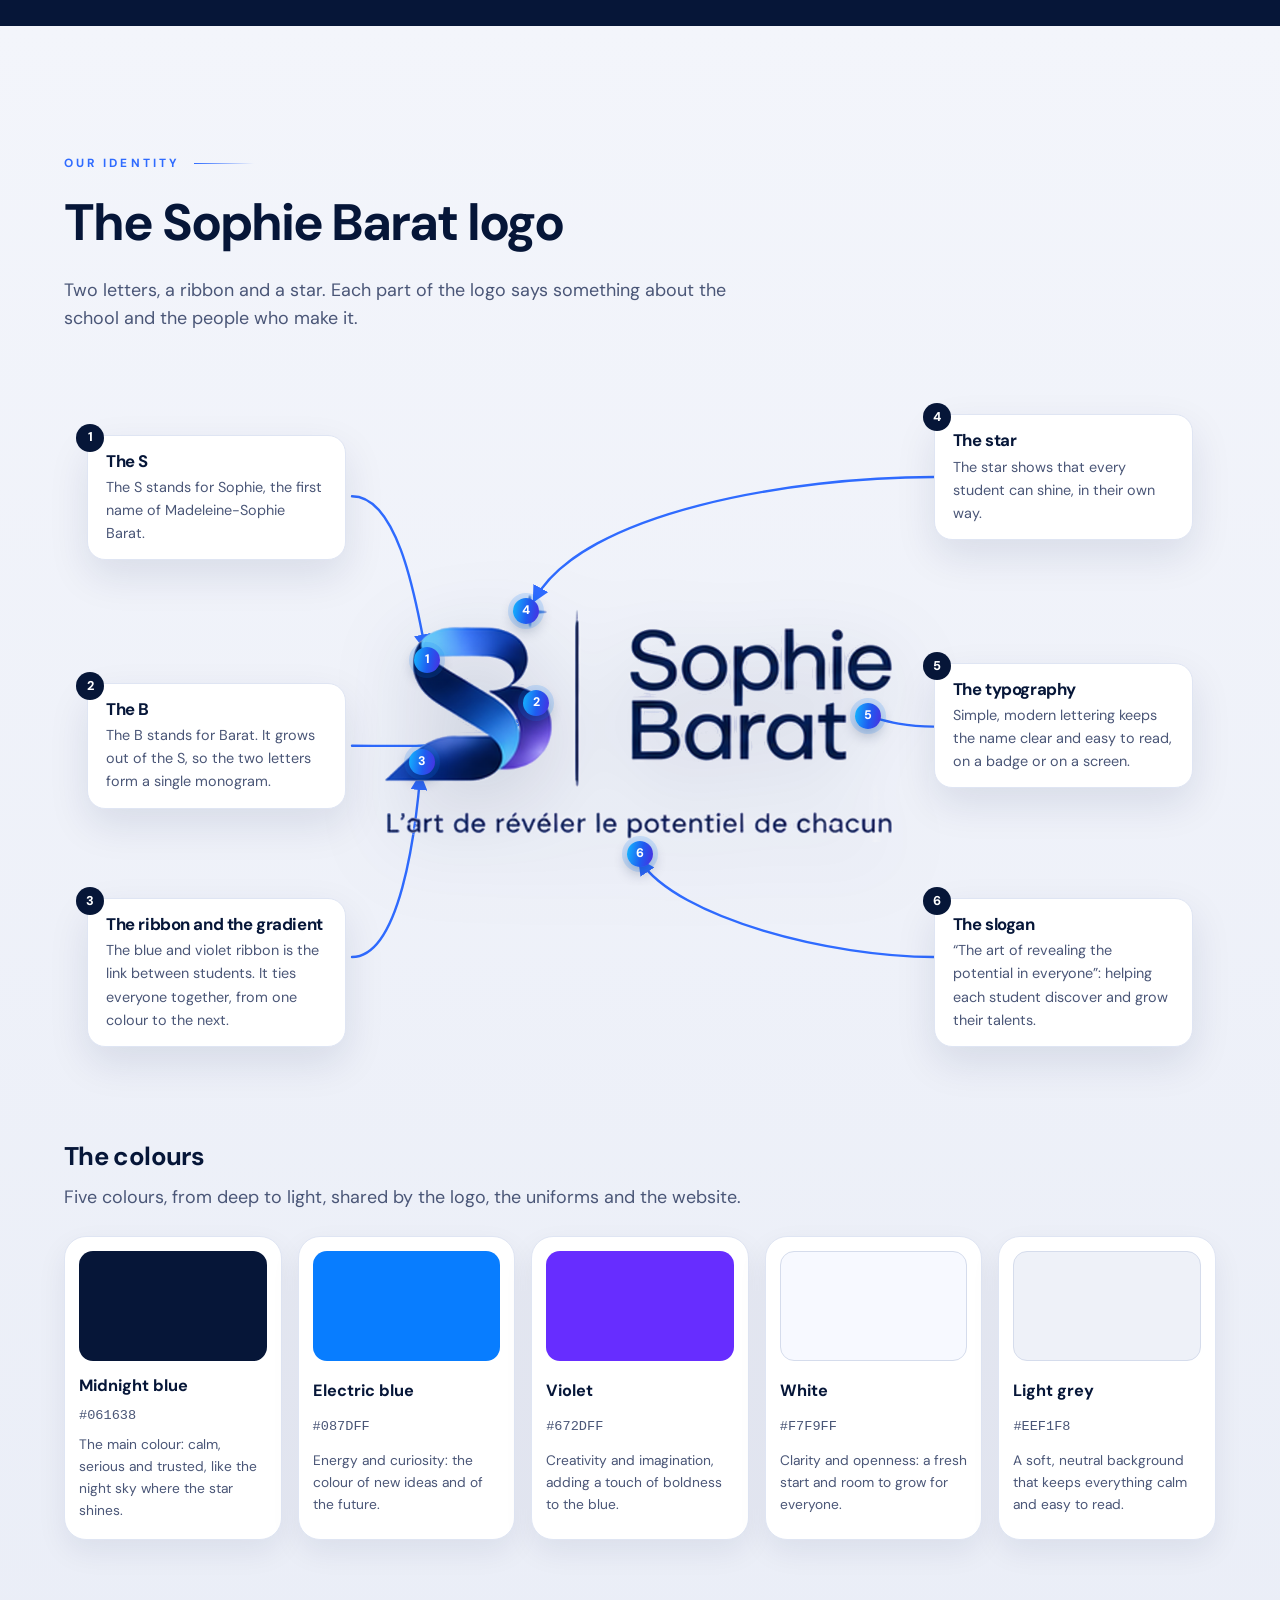
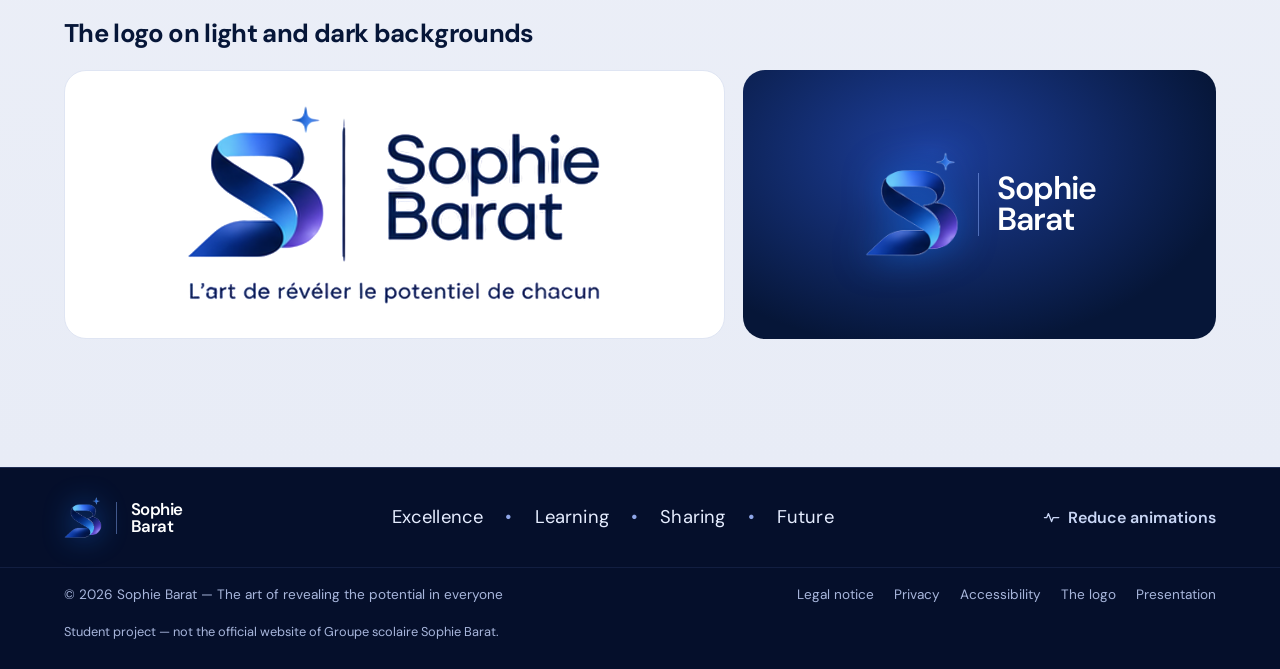
==== commit c45c30db: "Presentation mode for the oral, school of the future from our texts, scene images" ====
--- a/index.html
+++ b/index.html
@@ -244,7 +244,7 @@
       <div class="section-head reveal">
         <p class="eyebrow">Tomorrow at Sophie Barat</p>
         <h2 id="futur-title">The school of the future</h2>
-        <p class="lead">A few ideas for what a day at school could look like tomorrow: lighter, smarter and made for everyone.</p>
+        <p class="lead">Our ideas for the school of tomorrow: no heavy bags, a boarding school with shops and restaurants, rooms that change at a tap, and corridors that move.</p>
       </div>
       <div class="future-grid">
         <article class="life-card future-card future-holo reveal">
@@ -255,19 +255,19 @@
           <p>No more heavy school bag, books or pencil case. Everything is on a tablet, or appears as a hologram just above your hand.</p>
         </article>
         <article class="life-card future-card reveal">
-          <div class="future-top"><span class="life-num">02</span><svg class="ico ico-lg" aria-hidden="true"><use href="#i-room"/></svg></div>
-          <h3>Create any room</h3>
-          <p>Tap on a tablet and create the room you need. A music room, a sports hall or a science lab appears in seconds.</p>
+          <div class="future-top"><span class="life-num">02</span><svg class="ico ico-lg" aria-hidden="true"><use href="#i-shop"/></svg></div>
+          <h3>A boarding school with a shopping centre</h3>
+          <p>Our school is a boarding school with a big shopping centre inside: fashion, beauty and sneaker shops. There are restaurants of every kind too, from street food to brasseries.</p>
         </article>
         <article class="life-card future-card reveal">
-          <div class="future-top"><span class="life-num">03</span><svg class="ico ico-lg" aria-hidden="true"><use href="#i-walkway"/></svg></div>
-          <h3>Moving walkways</h3>
-          <p>Moving walkways run along the corridors. Getting from one classroom to the next is quicker and easier.</p>
+          <div class="future-top"><span class="life-num">03</span><svg class="ico ico-lg" aria-hidden="true"><use href="#i-room"/></svg></div>
+          <h3>Your room, any room</h3>
+          <p>Every student and teacher has a tablet in their room. Tap it, and your room turns into a rest room, a gym or any room you need.</p>
         </article>
         <article class="life-card future-card reveal">
-          <div class="future-top"><span class="life-num">04</span><svg class="ico ico-lg" aria-hidden="true"><use href="#i-shop"/></svg></div>
-          <h3>The school shop</h3>
-          <p>A shop inside the school sells uniforms and school supplies. Everything you need is just a few steps away.</p>
+          <div class="future-top"><span class="life-num">04</span><svg class="ico ico-lg" aria-hidden="true"><use href="#i-walkway"/></svg></div>
+          <h3>Moving walkways</h3>
+          <p>Moving walkways run along the corridors and take us to our classrooms. Quicker, and easier for everyone.</p>
         </article>
       </div>
     </div>
@@ -355,7 +355,7 @@
       <div class="news-grid">
         <article class="news glass reveal"><span class="tag">Identity</span><h3>A new visual identity</h3><p>The SB monogram and the midnight blue, electric blue and violet palette now carry through the school’s materials.</p></article>
         <article class="news glass reveal"><span class="tag">Collection</span><h3>The uniform collection in 3D</h3><p>The pieces in the collection are showcased in a 3D configurator: model, piece, colour and details.</p><button class="btn-link" type="button" data-open-config>Try the configurator <svg class="ico" aria-hidden="true"><use href="#i-arrow"/></svg></button></article>
-        <article class="news glass reveal"><span class="tag">Ideas</span><h3>The school of the future</h3><p>Holograms, rooms created in seconds, moving walkways and a school shop: four ideas for tomorrow’s school.</p><a class="btn-link" href="#futur">Discover the ideas <svg class="ico" aria-hidden="true"><use href="#i-arrow"/></svg></a></article>
+        <article class="news glass reveal"><span class="tag">Ideas</span><h3>The school of the future</h3><p>Holograms instead of school bags, a boarding school with shops and restaurants, rooms that change at a tap and moving walkways.</p><a class="btn-link" href="#futur">Discover the ideas <svg class="ico" aria-hidden="true"><use href="#i-arrow"/></svg></a></article>
       </div>
     </div>
   </section>
@@ -430,7 +430,7 @@
   </div>
   <div class="footer-bottom">
     <p>© <span data-year>2026</span> Sophie Barat — The art of revealing the potential in everyone</p>
-    <nav aria-label="Legal information"><ul><li><a href="legal-notice.html">Legal notice</a></li><li><a href="privacy.html">Privacy</a></li><li><a href="legal-notice.html#accessibilite">Accessibility</a></li><li><a href="#logo">The logo</a></li></ul></nav>
+    <nav aria-label="Legal information"><ul><li><a href="legal-notice.html">Legal notice</a></li><li><a href="privacy.html">Privacy</a></li><li><a href="legal-notice.html#accessibilite">Accessibility</a></li><li><a href="#logo">The logo</a></li><li><a href="present.html">Presentation</a></li></ul></nav>
     <p class="footer-disclaimer">Student project — not the official website of Groupe scolaire Sophie Barat.</p>
   </div>
 </footer>
